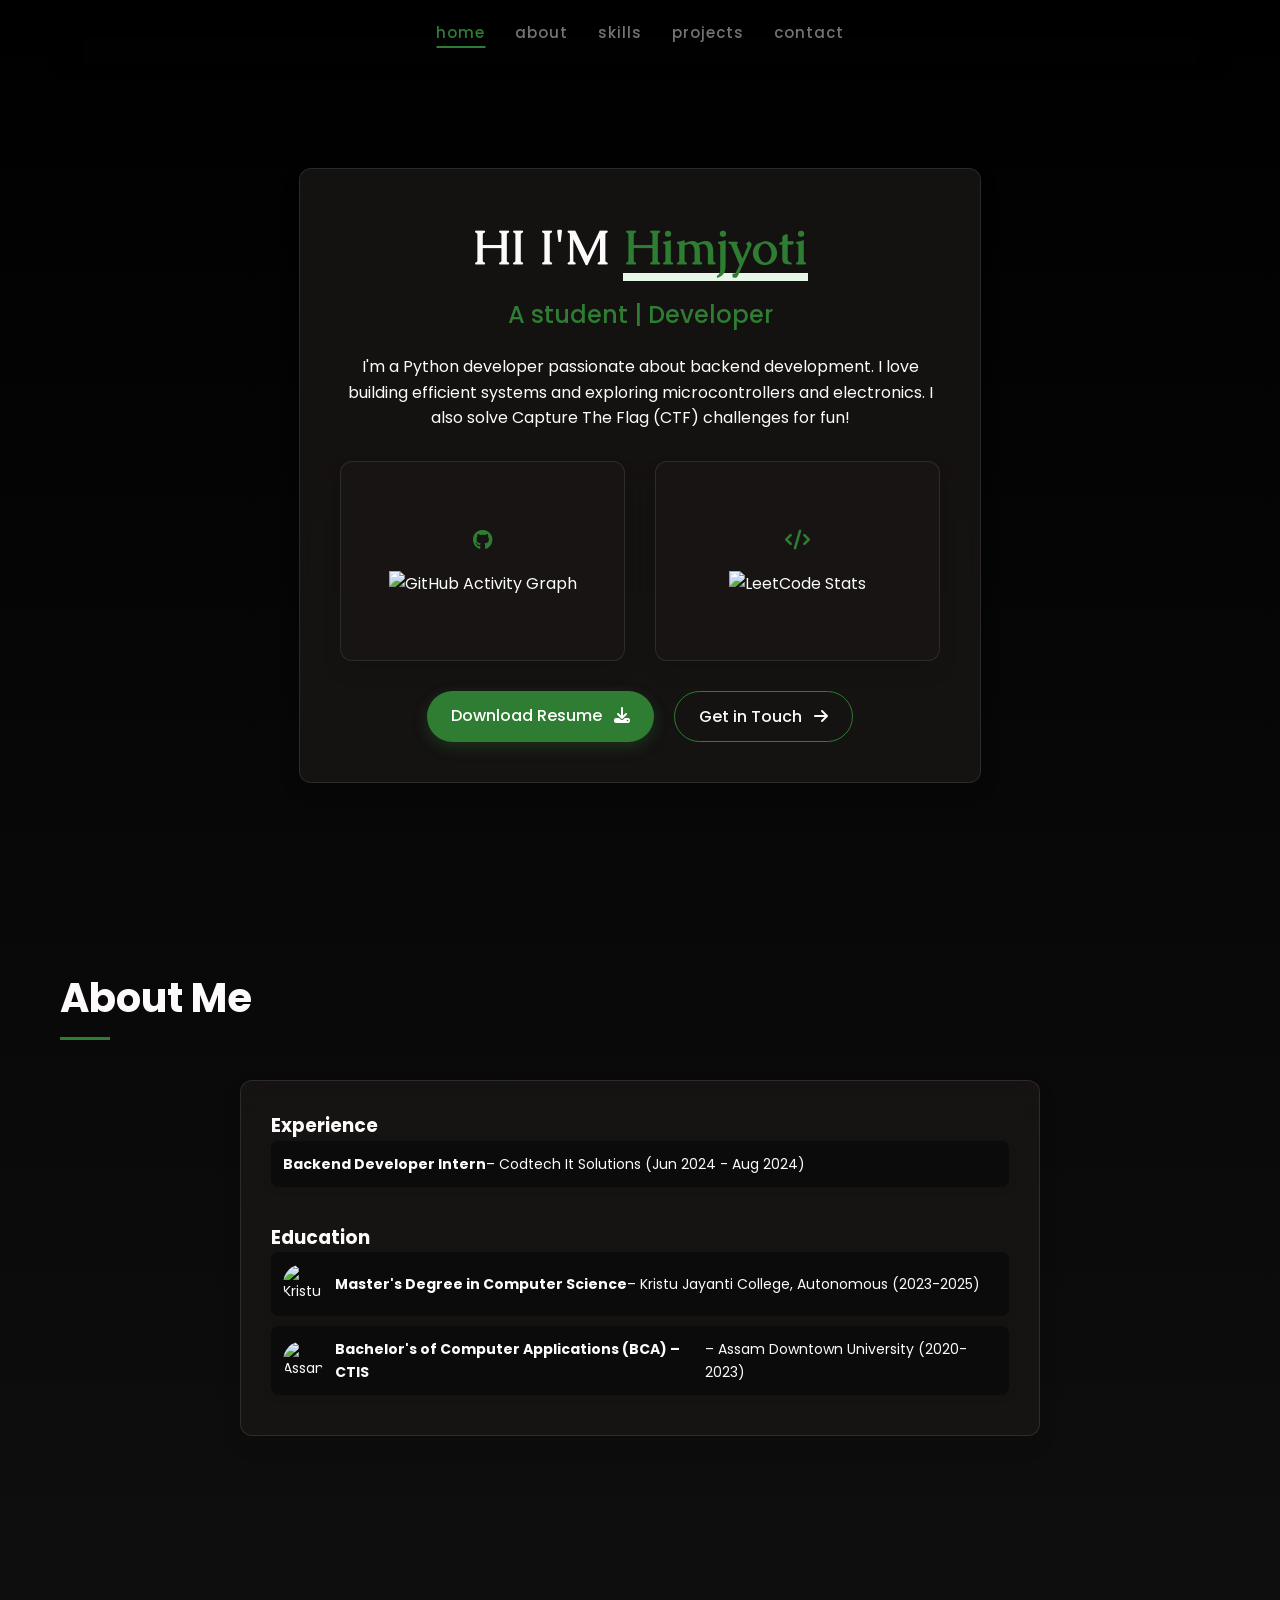
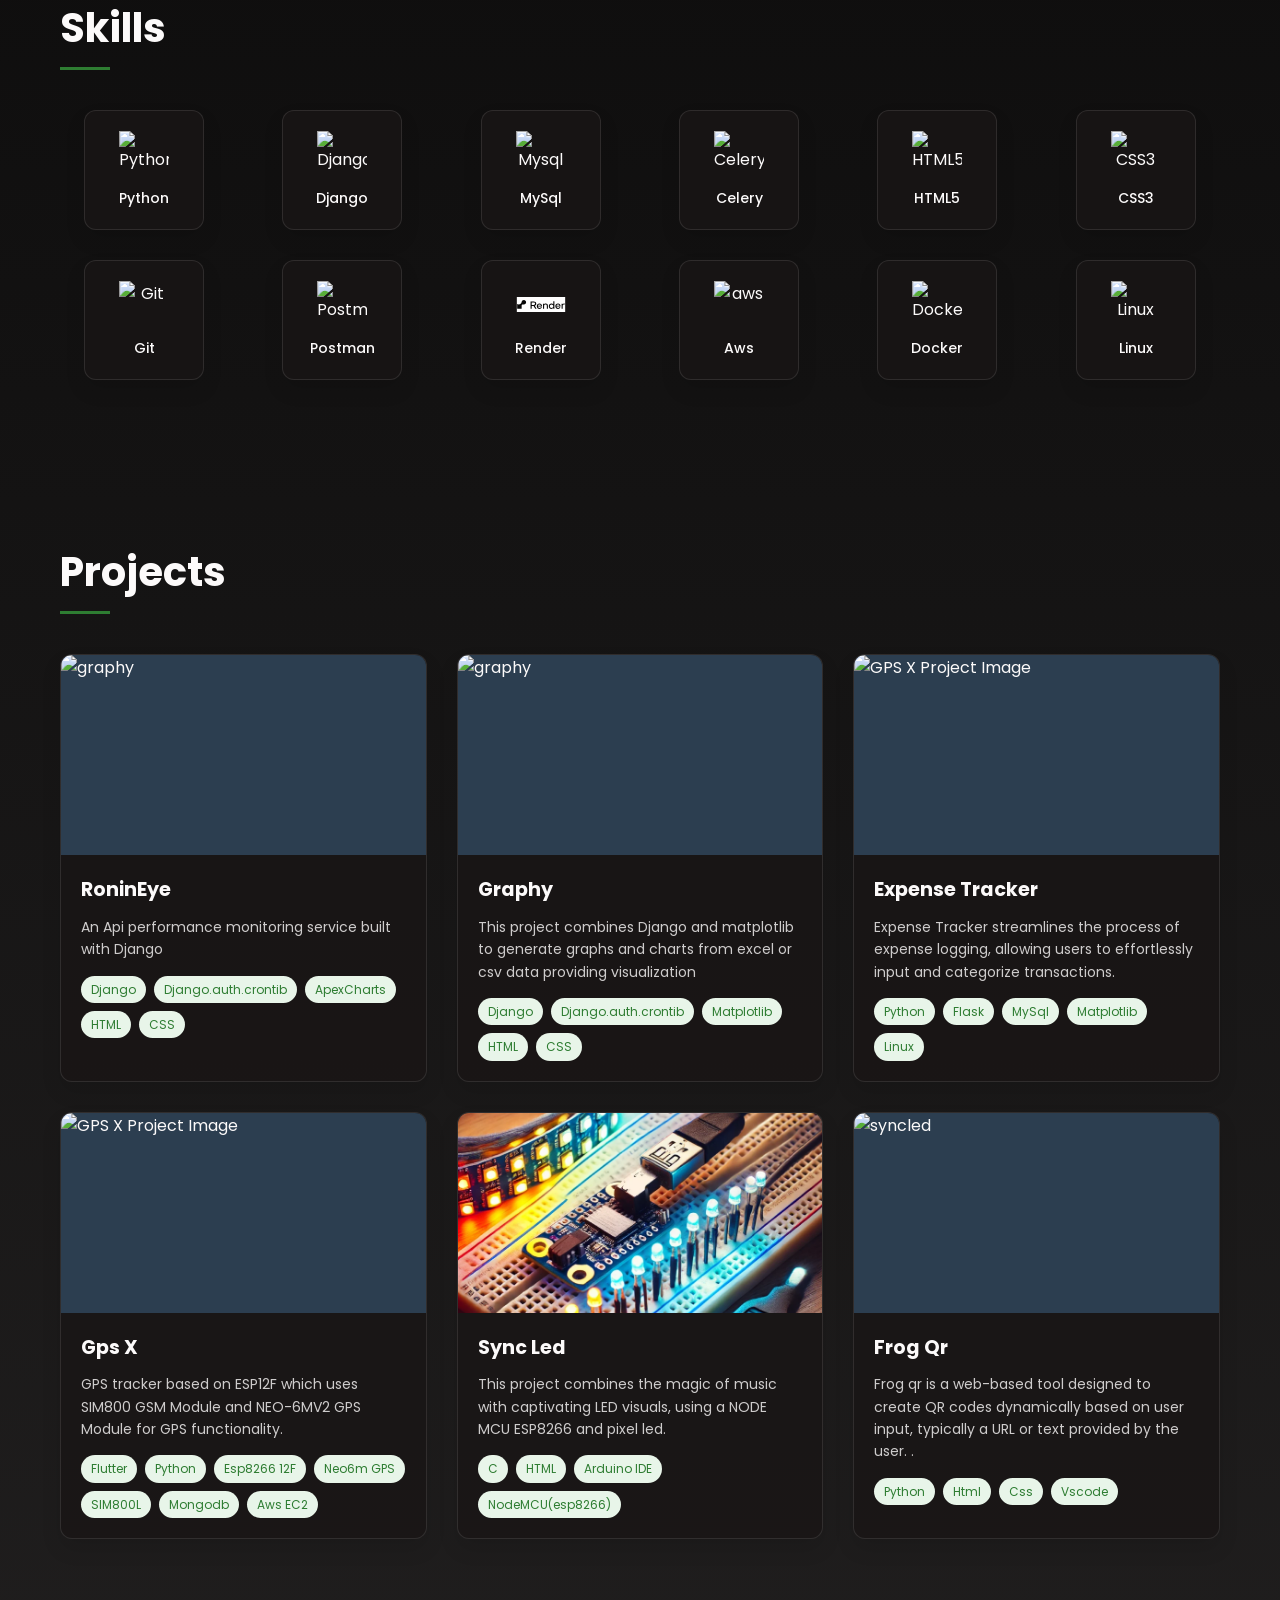
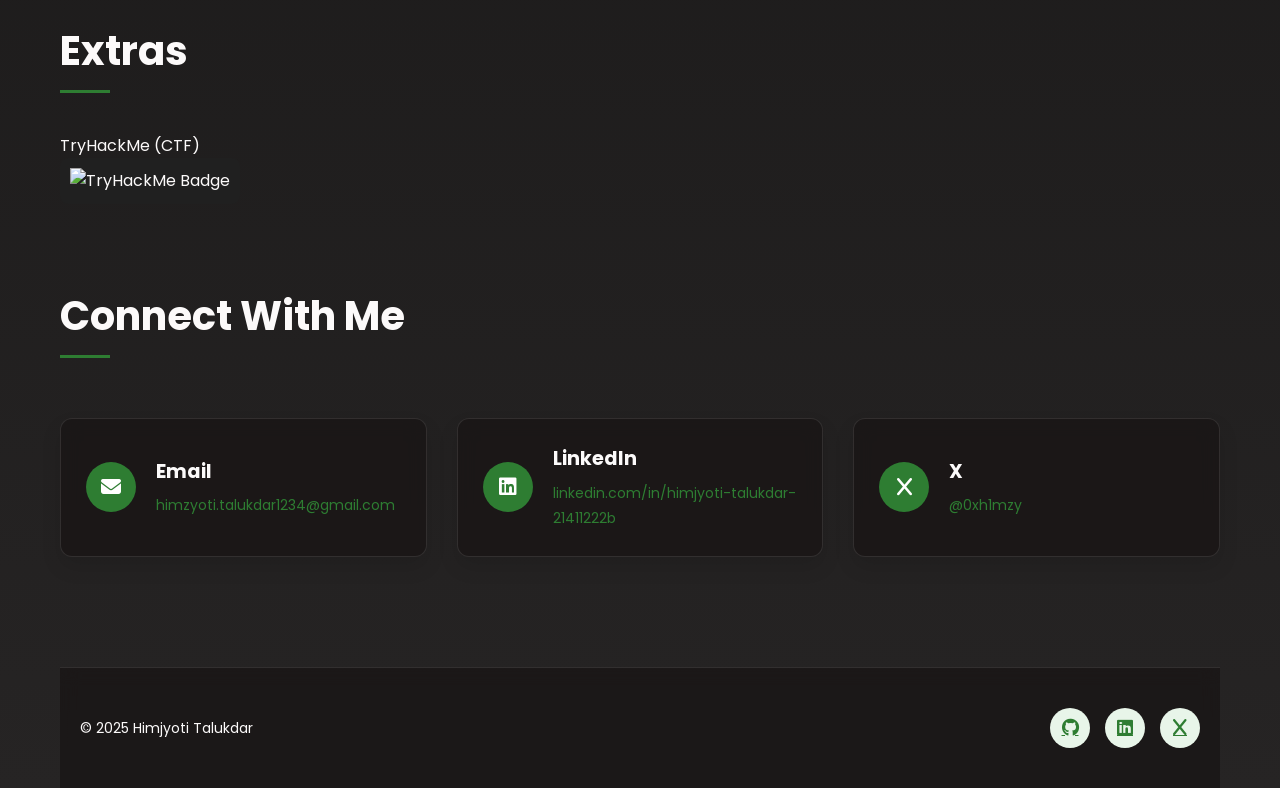
==== index.html @ 4f48e90f "Added proejct details" ====
<!DOCTYPE html>
<html lang="en">

<head>
  <meta charset="UTF-8" />
  <meta name="viewport" content="width=device-width, initial-scale=1.0" />
  <meta name="description" content="Himjyoti Talukdar | Student 7 Backend Developer">
  <meta name="keywords" content="Himjyoti Talukdar, Software Developer, Python, Django, Backend Developer">
  <title>himjyoti - portfolio</title>
  <link rel="icon" type="image/x-icon" href="assets/media/fav.png">
  <link rel="stylesheet" href="assets/css/style.css">
  <link rel="preconnect" href="https://fonts.googleapis.com">
  <link rel="preconnect" href="https://fonts.gstatic.com" crossorigin>
  <link href="https://fonts.googleapis.com/css2?family=Caudex:ital,wght@0,400;0,700;1,400;1,700&display=swap" rel="stylesheet">
  <link href="https://fonts.googleapis.com/css2?family=Poppins:wght@300;400;500;600;700&display=swap" rel="stylesheet">
  <!-- Add Font Awesome for icons -->
  <link rel="stylesheet" href="https://cdnjs.cloudflare.com/ajax/libs/font-awesome/6.5.1/css/all.min.css">
</head>

<body class="light-mode">
  <div id="root">
    <header>
      <div class="nav-container">
        <nav>
          <ul>
            <li><a href="#home">HOME</a></li>
            <li><a href="#about">ABOUT</a></li>
            <li><a href="#skills">SKILLS </a></li>
            <li><a href="#projects">PROJECTS</a></li>
            <li><a href="#contact">CONTACT</a></li>
          </ul>
        </nav>

      </div>
    </header>

    <main>
      <section id="home" class="home-section">
        <div class="hero-container">
          <div class="hero-content">
            <h1 class="title">HI I'M <span>Himjyoti</span></h1>
            <p class="subtitle">A student | Developer</p>
            <p class="hero-description">I'm a Python developer passionate about backend development. I love building efficient systems and exploring microcontrollers and electronics. I also solve Capture The Flag (CTF) challenges for fun!</p>
            <div class="hero-stats">
              <div class="stat-card">
                <div class="stat-icon">
                  <i class="fab fa-github"></i>
                </div>
                <div class="stat-info">
                  <img src="https://github-readme-activity-graph.vercel.app/graph?username=h1mzy0ti&theme=react-dark" 
                       alt="GitHub Activity Graph" 
                       style="width: 100%; max-width: 800px; height: auto;">
                </div>
              </div>
              <div class="stat-card">
                <div class="stat-icon">
                  <i class="fas fa-code"></i>
                </div>
                <div class="stat-info">
                  <img src="https://leetcode-stats.vercel.app/api?username=himzyoti&theme=dark" 
                       alt="LeetCode Stats" 
                       style="width: 100%; max-width: 800px; height: auto;">
                </div>
              </div>
            </div>
            <div class="hero-cta">
              <a href="assets/media/Himjyoti_Talukdar_Resume_recent.pdf" class="resume-btn">Download Resume <i class="fas fa-download"></i></a>
              <a href="#contact" class="contact-btn">Get in Touch <i class="fas fa-arrow-right"></i></a>
            </div>
          </div>
        </div>
      </section>

      <section id="about" class="section">
        <h2 class="section-title">About Me</h2>
        <div class="section-content">
            <h3>Experience</h3>
            <ul class="education-list">
                <li>
                  
                    <strong>Backend Developer Intern</strong> – Codtech It Solutions (Jun 2024 - Aug 2024)
                </li>
            </ul>
            <br>
            <h3>Education</h3>
            <ul class="education-list">
                <li>
                    <img src="https://upload.wikimedia.org/wikipedia/commons/thumb/6/62/Kristu-Jayanti-College-Logo.png/1175px-Kristu-Jayanti-College-Logo.png" alt="Kristu Jayanti College Logo" class="college-logo">
                    <strong>Master's Degree in Computer Science</strong> – Kristu Jayanti College, Autonomous (2023-2025)
                </li>
                <li>
                    <img src="https://cdn.universitykart.com//Content/upload/admin/affbytk1.tpt.png" alt="Assam Downtown University Logo" class="college-logo">
                    <strong>Bachelor's of Computer Applications (BCA) – CTIS</strong> – Assam Downtown University (2020-2023)
                </li>
            </ul>
        </div>
    </section>
    

      <section id="skills" class="section">
        <h2 class="section-title">Skills</h2>
        <div class="skills-container">
          <div class="tech-icon">
            <img src="https://cdn.jsdelivr.net/gh/devicons/devicon/icons/python/python-original.svg" alt="Python">
            <span>Python</span>
          </div>
          <div class="tech-icon">
            <img src="https://cdn.jsdelivr.net/gh/devicons/devicon/icons/django/django-plain.svg" alt="Django">
            <span>Django</span>
          </div>
          
          <div class="tech-icon">
            <img src="https://cdn.jsdelivr.net/gh/devicons/devicon/icons/mysql/mysql-original.svg" alt="Mysql">
            <span>MySql</span>
          </div>

          <div class="tech-icon">
            <img src="https://docs.celeryq.dev/en/stable/_static/celery_512.png" alt="Celery" width="40" height="40">
            <span>Celery</span>
          </div>

          <div class="tech-icon">
            <img src="https://cdn.jsdelivr.net/gh/devicons/devicon/icons/html5/html5-original.svg" alt="HTML5">
            <span>HTML5</span>
          </div>
          <div class="tech-icon">
            <img src="https://cdn.jsdelivr.net/gh/devicons/devicon/icons/css3/css3-original.svg" alt="CSS3">
            <span>CSS3</span>
          </div>
          <div class="tech-icon">
            <img src="https://cdn.jsdelivr.net/gh/devicons/devicon/icons/git/git-original.svg" alt="Git">
            <span>Git</span>
          </div>
          <div class="tech-icon">
            <img src="https://cdn.jsdelivr.net/gh/devicons/devicon/icons/postman/postman-original.svg" alt="Postman">
            <span>Postman</span>
          </div>
          <div class="tech-icon">
            <img src="assets/media/render.svg" alt="Render">
            <span>Render</span>
          </div>
          <div class="tech-icon">
            <img src="https://upload.wikimedia.org/wikipedia/commons/9/93/Amazon_Web_Services_Logo.svg" alt="aws">
            <span>Aws</span>
          </div>
          <div class="tech-icon">
            <img src="https://cdn.jsdelivr.net/gh/devicons/devicon/icons/docker/docker-original.svg" alt="Docker">
            <span>Docker</span>
          </div>
      
          <div class="tech-icon">
            <img src="https://cdn.jsdelivr.net/gh/devicons/devicon/icons/linux/linux-original.svg" alt="Linux">
            <span>Linux</span>
          </div>
        </div>
      </section>

      <section id="projects" class="section">
        <h2 class="section-title">Projects</h2>
        <div class="projects-grid">

          <div class="project-card">
            <div class="project-image">
              <img src="https://raw.githubusercontent.com/h1mzy0ti/RoninEye/refs/heads/main/screenshots/re1.png" alt="graphy">
              <div class="project-overlay">
                <div class="project-links">
                  <a href="https://github.com/h1mzy0ti/RoninEye" class="project-link"><i class="fab fa-github"></i> GitHub</a>
                </div>
              </div>
            </div>
            <div class="project-details">
              <h3>RoninEye</h3>
              <p>An Api performance monitoring service built with Django</p>
              <div class="project-tech">
                <span class="tech-tag">Django</span>
                <span class="tech-tag">Django.auth.crontib</span>
                <span class="tech-tag">ApexCharts</span>
                <span class="tech-tag">HTML</span>
                <span class="tech-tag">CSS</span>
              </div>
            </div>
          </div>

        
          <div class="project-card">
            <div class="project-image">
              <img src="https://raw.githubusercontent.com/h1mzy0ti/Graphy/refs/heads/main/images/0.png" alt="graphy">
              <div class="project-overlay">
                <div class="project-links">
                  <a href="https://github.com/h1mzy0ti/Graphy" class="project-link"><i class="fab fa-github"></i> GitHub</a>
                </div>
              </div>
            </div>
            <div class="project-details">
              <h3>Graphy</h3>
              <p>This project combines Django and matplotlib to generate graphs and charts from excel or csv data providing visualization</p>
              <div class="project-tech">
                <span class="tech-tag">Django</span>
                <span class="tech-tag">Django.auth.crontib</span>
                <span class="tech-tag">Matplotlib</span>
                <span class="tech-tag">HTML</span>
                <span class="tech-tag">CSS</span>
              </div>
            </div>
          </div>

          <div class="project-card">
            <div class="project-image">
              <img src="https://raw.githubusercontent.com/h1mzy0ti/Gps-X/refs/heads/main/image/GpsX%20mockup.png" alt="GPS X Project Image">
              <div class="project-overlay">
                <div class="project-links">
                  <a href="https://github.com/h1mzy0ti/Gps-X" class="project-link"><i class="fab fa-github"></i> GitHub</a>
                </div>
              </div>
            </div>
            <div class="project-details">
              <h3>Expense Tracker</h3>
              <p>Expense Tracker streamlines the process of expense logging, allowing users to effortlessly input
and categorize transactions.</p>
              <div class="project-tech">
                <span class="tech-tag">Python</span>
                <span class="tech-tag">Flask</span>
                <span class="tech-tag">MySql</span>
                <span class="tech-tag">Matplotlib</span>
                <span class="tech-tag">Linux</span>
              </div>
            </div>
          </div>

          <div class="project-card">
            <div class="project-image">
              <img src="https://raw.githubusercontent.com/h1mzy0ti/Gps-X/refs/heads/main/image/GpsX%20mockup.png" alt="GPS X Project Image">
              <div class="project-overlay">
                <div class="project-links">
                  <a href="https://github.com/h1mzy0ti/Gps-X" class="project-link"><i class="fab fa-github"></i> GitHub</a>
                </div>
              </div>
            </div>
            <div class="project-details">
              <h3>Gps X</h3>
              <p>GPS tracker based on ESP12F which uses SIM800 GSM Module and NEO-6MV2 GPS Module for GPS functionality.</p>
              <div class="project-tech">
                <span class="tech-tag">Flutter</span>
                <span class="tech-tag">Python</span>
                <span class="tech-tag">Esp8266 12F</span>
                <span class="tech-tag">Neo6m GPS</span>
                <span class="tech-tag">SIM800L</span>
                <span class="tech-tag">Mongodb</span>
                <span class="tech-tag">Aws EC2</span>
              </div>
            </div>
          </div>

          <div class="project-card">
            <div class="project-image">
              <img src="assets/media/proj.png" alt="syncled">
              <div class="project-overlay">
                <div class="project-links">
                  <a href="https://github.com/h1mzy0ti/SYNC_LED" class="project-link"><i class="fab fa-github"></i> GitHub</a>
                </div>
              </div>
            </div>
            <div class="project-details">
              <h3>Sync Led</h3>
              <p>This project combines the magic of music with captivating LED visuals, using a NODE MCU ESP8266 and pixel led.</p>
              <div class="project-tech">
                <span class="tech-tag">C</span>
                <span class="tech-tag">HTML</span>
                <span class="tech-tag">Arduino IDE</span>
                <span class="tech-tag">NodeMCU(esp8266)</span>
              </div>
            </div>
          </div>
          <div class="project-card">
            <div class="project-image">
              <img src="https://raw.githubusercontent.com/h1mzy0ti/Frog_Qr/refs/heads/main/img/2nd.png" alt="syncled">
              <div class="project-overlay">
                <div class="project-links">
                  <a href="https://github.com/h1mzy0ti/Frog_Qr" class="project-link"><i class="fab fa-github"></i> GitHub</a>
                </div>
              </div>
            </div>
            <div class="project-details">
              <h3>Frog Qr</h3>
              <p>Frog qr is a web-based tool designed to create QR codes dynamically based on user input, typically a URL or text provided by the user. .</p>
              <div class="project-tech">
                <span class="tech-tag">Python</span>
                <span class="tech-tag">Html</span>
                <span class="tech-tag">Css</span>
                <span class="tech-tag">Vscode</span>
              </div>
            </div>
          </div>
        </div>
      </section>
      <section id="extras" class="extras">
        <h2 class="section-title">Extras</h2>
        <p>TryHackMe (CTF)</p>
        <img src="https://tryhackme-badges.s3.amazonaws.com/cyb3rsl0th.png" 
             alt="TryHackMe Badge" 
             style="width: 100%; max-width: 260px; height: auto; background-color: #202020; padding: 10px; border-radius: 8px;">
      </section>

      <section id="contact" class="section">
        <h2 class="section-title">Connect With Me</h2>
        <div class="contact-container">
          <div class="contact-item">
            <div class="contact-icon">
              <i class="fas fa-envelope"></i>
            </div>
            <div class="contact-info">
              <h3>Email</h3>
              <a href="mailto:himzyoti.talukdar1234@gmail.com">himzyoti.talukdar1234@gmail.com</a>
            </div>
          </div>
          <div class="contact-item">
            <div class="contact-icon">
              <i class="fab fa-linkedin"></i>
            </div>
            <div class="contact-info">
              <h3>LinkedIn</h3>
              <a href="https://www.linkedin.com/in/himjyoti-talukdar-21411222b/" target="_blank">linkedin.com/in/himjyoti-talukdar-21411222b</a>
            </div>
          </div>
          <div class="contact-item">
            <div class="contact-icon">
              <i class="fab fa-x"></i>
            </div>
            <div class="contact-info">
              <h3>X</h3>
              <a href="https://x.com/0xh1mzy" target="_blank">@0xh1mzy</a>
            </div>
          </div>
        </div>
      </section>
    </main>

    <footer>
      <div class="footer-content">
        <p>&copy; 2025 Himjyoti Talukdar</p>
        <div class="footer-social">
          <a href="https://github.com/h1mzy0ti" class="social-link"><i class="fab fa-github"></i></a>
          <a href="https://www.linkedin.com/in/himjyoti-talukdar-21411222b/" class="social-link"><i class="fab fa-linkedin"></i></a>
          <a href="https://x.com/0xh1mzy" class="social-link"><i class="fab fa-x"></i></a>
        </div>
      </div>
    </footer>
  </div>
  <script type="module" src="assets/js/script.js"></script>
  <script type="application/ld+json">
    {
      "@context": "https://schema.org",
      "@type": "Person",
      "name": "Himjyoti Talukdar",
      "url": "https://h1mzy0ti.github.io/himzyoti-portfolio/",
      "sameAs": [
        "https://www.linkedin.com/in/himjyoti-talukdar-21411222b/",
        "https://github.com/h1mzy0ti"
      ]
    }
    </script>
</body>

</html>
---- assets/css/style.css ----
/* Global Styles */
:root {
    --bg-color: #ffffff;
    --text-color: #fcfafa;
    --accent-color: #2e7d32; /* Green accent color */
    --accent-light: #e8f5e9; /* Light green background */
    --card-bg: rgba(26, 22, 22, 0.8);
    --card-shadow: 0 10px 20px rgba(0, 0, 0, 0.1);
    --header-bg: rgba(255, 255, 255, 0.85);
    --glass-effect: blur(9px);
    --border-radius: 12px;
    --transition: all 0.3s ease;
  }

  
  * {
    margin: 0;
    padding: 0;
    box-sizing: border-box;
  }
  
  body {
    font-family: 'Poppins', sans-serif;
    background: linear-gradient(to bottom, black, rgb(38, 36, 36));
    color: var(--text-color);
    min-height: 100vh;
    display: flex;
    flex-direction: column;
    position: relative;
    transition: var(--transition);
    line-height: 1.6;
  }
  
  #root {
    max-width: 1200px;
    margin: 0 auto;
    padding: 0 20px;
    width: 100%;
    min-height: 100vh;
    display: flex;
    flex-direction: column;
  }
  
  /* Header Styles */
  header {
    padding: 20px 0;
    position: sticky;
    top: 0;
    backdrop-filter: var(--glass-effect);
    -webkit-backdrop-filter: var(--glass-effect);
    z-index: 100;
    width: 100%;
    box-shadow: 0 5px 15px rgba(0, 0, 0, 0.05);
  }
  
  .nav-container {
    display: flex;
    justify-content: center;
    align-items: center;
    position: relative;
    max-width: 1200px;
    margin: 0 auto;
  }
  
  nav {
    display: flex;
    justify-content: center;
  }
  
  nav ul {
    display: flex;
    list-style: none;
    gap: 30px;
  }
  
  nav a {
    text-decoration: none;
    color:#737575;
    font-weight: 500;
    transition: var(--transition);
    position: relative;
    padding-bottom: 5px;
    font-size: 15px;
    letter-spacing: 1px;
    text-transform: lowercase;
  }
  
  nav a::after {
    content: '';
    position: absolute;
    width: 0;
    height: 2px;
    background-color: var(--accent-color);
    bottom: 0;
    left: 50%;
    transform: translateX(-50%);
    transition: var(--transition);
  }
  
  nav a:hover::after,
  nav a.active::after {
    width: 100%;
  }
  
  nav a:hover,
  nav a.active {
    color: var(--accent-color);
  }
  
  
  /* Hero Section */
  .home-section {
    width: 100%;
    min-height: calc(100vh - 80px);
    display: flex;
    align-items: center;
    padding: 60px 0;
  }
  
  .hero-container {
    width: 100%;
    display: flex;
    justify-content: center;
  }
  
  .hero-content {
    max-width: 800px;
    text-align: center;
    padding: 40px;
    background-color: var(--card-bg);
    backdrop-filter: var(--glass-effect);
    -webkit-backdrop-filter: var(--glass-effect);
    border-radius: var(--border-radius);
    box-shadow: var(--card-shadow);
    border: 1px solid rgba(255, 255, 255, 0.1);
    animation: fadeIn 1s ease-out;
  }
  
  @keyframes fadeIn {
    from {
      opacity: 0;
      transform: translateY(20px);
    }
    to {
      opacity: 1;
      transform: translateY(0);
    }
  }
  
  .title {
    font-size: 3rem;
    margin-bottom: 10px;
    position: relative;
    color: var(--text-color);
    font-family: 'Caudex';
  }
  
  .title span {
    color: var(--accent-color);
    position: relative;
    display: inline-block;
  }
  
  .title span::after {
    content: '';
    position: absolute;
    width: 100%;
    height: 8px;
    background-color: var(--accent-light);
    bottom: 5px;
    left: 0;
    z-index: -1;
  }
  
  .subtitle {
    font-size: 1.5rem;
    color: var(--accent-color);
    margin-bottom: 20px;
    font-weight: 500;
  }
  
  .hero-description {
    margin-bottom: 30px;
    max-width: 600px;
    margin-left: auto;
    margin-right: auto;
  }
  
  /* Hero Stats */
  .hero-stats {
    display: flex;
    justify-content: center;
    gap: 30px;
    margin-bottom: 30px;
}

.stat-card {
    display: flex;
    flex-direction: column; /* Ensure uniform height */
    align-items: center;
    justify-content: center;
    gap: 15px;
    padding: 20px; /* Slightly increased padding for consistency */
    background-color: var(--card-bg);
    border-radius: var(--border-radius);
    box-shadow: var(--card-shadow);
    transition: var(--transition);
    border: 1px solid rgba(255, 255, 255, 0.1);
    width: 100%; /* Make both stat cards take equal width */
    max-width: 400px; /* Ensures both cards don't stretch too much */
    min-height: 200px; /* Ensures both cards have the same height */
}

.stat-card:hover {
    transform: translateY(-5px);
}

.stat-icon {
    font-size: 20px; 
    color: var(--accent-color);
}

.stat-info {
    display: flex;
    flex-direction: column;
    align-items: center;
    justify-content: center;
    text-align: center;
}

.stat-label {
    font-size: 14px;
    color: var(--text-color);
    opacity: 0.8;
}

.stat-image {
    width: 100%; 
    max-width: 300px; /* Ensures images inside are equal */
    height: auto;
}

  
  /* Hero CTA */
  .hero-cta {
    display: flex;
    gap: 20px;
    justify-content: center;
  }
  
  .resume-btn, .contact-btn {
    display: inline-block;
    padding: 12px 24px;
    border-radius: 30px;
    font-weight: 500;
    transition: var(--transition);
    text-decoration: none;
  }
  
  .resume-btn {
    background-color: var(--accent-color);
    color: white;
    box-shadow: 0 5px 15px rgba(46, 125, 50, 0.3);
  }
  
  .contact-btn {
    background-color: transparent;
    color: var(--text-color);
    border: 1px solid var(--accent-color);
  }
  
  .resume-btn:hover, .contact-btn:hover {
    transform: translateY(-3px);
  }
  
  .resume-btn:hover {
    background-color: #1b5e20; /* Darker green on hover */
    box-shadow: 0 8px 20px rgba(46, 125, 50, 0.4);
  }
  
  .dark-mode .resume-btn:hover {
    background-color: #388e3c; /* Different hover color for dark mode */
  }
  
  .contact-btn:hover {
    background-color: var(--accent-light);
    color: var(--accent-color);
  }
  
  .resume-btn i, .contact-btn i {
    margin-left: 8px;
    transition: var(--transition);
  }
  
  .contact-btn:hover i {
    transform: translateX(5px);
  }
  
  /* Section Styles */
  .section {
    padding: 80px 0;
    scroll-margin-top: 80px;
  }
  
  .section-title {
    font-size: 2.5rem;
    margin-bottom: 50px;
    position: relative;
    display: inline-block;
    color: var(--text-color);
  }
  
  .section-title::after {
    content: '';
    position: absolute;
    width: 50px;
    height: 3px;
    background-color: var(--accent-color);
    bottom: -10px;
    left: 0;
  }
  
  .section-content {
    max-width: 800px;
    margin: 0 auto;
    padding: 30px;
    background-color: var(--card-bg);
    backdrop-filter: var(--glass-effect);
    -webkit-backdrop-filter: var(--glass-effect);
    border-radius: var(--border-radius);
    box-shadow: var(--card-shadow);
    border: 1px solid rgba(255, 255, 255, 0.1);
  }
  
  .section-content p {
    margin-bottom: 20px;
  }

  #about .education-list li {
    display: flex;
    align-items: center;
    font-size: 14px;
    background: #0b0b0b;
    padding: 12px;
    border-radius: 8px;
    margin-bottom: 10px;
    box-shadow: 0 2px 8px rgba(0, 0, 0, 0.1);
}

#about .college-logo {
    width: 40px;
    height: 40px;
    margin-right: 12px;
    border-radius: 50%;
    object-fit: cover;
}
  
  
  /* Skills Section */
  .skills-container {
    display: grid;
    grid-template-columns: repeat(auto-fill, minmax(150px, 1fr));
    gap: 30px;
    justify-items: center;
  }
  
  .tech-icon {
    display: flex;
    flex-direction: column;
    align-items: center;
    text-align: center;
    transition: var(--transition);
    padding: 20px;
    background-color: var(--card-bg);
    border-radius: var(--border-radius);
    box-shadow: var(--card-shadow);
    border: 1px solid rgba(255, 255, 255, 0.1);
    width: 120px;
    height: 120px;
  }
  
  .tech-icon:hover {
    transform: translateY(-10px);
  }
  
  .tech-icon img {
    width: 50px;
    height: 50px;
    object-fit: contain;
    margin-bottom: 10px;
  }
  
  .tech-icon span {
    font-weight: 500;
    font-size: 14px;
  }
  
  /* Projects Section */
  .projects-grid {
    display: grid;
    grid-template-columns: repeat(auto-fill, minmax(350px, 1fr));
    gap: 30px;
  }
  
  .project-card {
    background-color: var(--card-bg);
    border-radius: var(--border-radius);
    overflow: hidden;
    box-shadow: var(--card-shadow);
    transition: var(--transition);
    border: 1px solid rgba(255, 255, 255, 0.1);
    height: 100%;
  }
  
  .project-card:hover {
    transform: translateY(-10px);
  }
  
  .project-image {
    height: 200px;
    width: 100%;  /* Ensures the image container takes full width */
    background-color: #2c3e50;
    position: relative;
    overflow: hidden;
    display: flex;
    align-items: center;
    justify-content: center;
}

.project-image img {
    width: 100%;
    height: 100%;
    object-fit: cover;  /* Ensures the image covers the area without distortion */
}

  
  .project-overlay {
    position: absolute;
    top: 0;
    left: 0;
    width: 100%;
    height: 100%;
    background-color: rgba(72, 121, 74, 0.9);
    display: flex;
    align-items: center;
    justify-content: center;
    opacity: 0;
    transition: var(--transition);
  }
  
  .project-card:hover .project-overlay {
    opacity: 1;
  }
  
  .project-links {
    display: flex;
    gap: 15px;
  }
  
  .project-link {
    display: inline-block;
    text-decoration: none;
    color: white;
    font-weight: 500;
    padding: 8px 15px;
    border-radius: 20px;
    background-color: rgba(0, 0, 0, 0.3);
    transition: var(--transition);
  }
  
  .project-link:hover {
    background-color: rgba(0, 0, 0, 0.5);
    transform: scale(1.05);
  }
  
  .project-details {
    padding: 20px;
  }
  
  .project-card h3 {
    font-size: 1.2rem;
    margin-bottom: 10px;
    color: var(--text-color);
  }
  
  .project-card p {
    font-size: 14px;
    color: var(--text-color);
    opacity: 0.8;
    margin-bottom: 15px;
  }
  
  .project-tech {
    display: flex;
    flex-wrap: wrap;
    gap: 8px;
  }
  
  .tech-tag {
    font-size: 12px;
    padding: 4px 10px;
    border-radius: 15px;
    background-color: var(--accent-light);
    color: var(--accent-color);
  }
  
  /* Contact Section */
  .contact-container {
    display: grid;
    grid-template-columns: repeat(auto-fit, minmax(300px, 1fr));
    gap: 30px;
    margin-top: 20px;
  }
  
  .contact-item {
    display: flex;
    align-items: center;
    gap: 20px;
    padding: 25px;
    border-radius: var(--border-radius);
    background-color: var(--card-bg);
    box-shadow: var(--card-shadow);
    transition: var(--transition);
    border: 1px solid rgba(255, 255, 255, 0.1);
    backdrop-filter: var(--glass-effect);
    -webkit-backdrop-filter: var(--glass-effect);
  }
  
  .contact-item:hover {
    transform: translateY(-5px);
  }
  
  .contact-icon {
    width: 50px;
    height: 50px;
    border-radius: 50%;
    background-color: var(--accent-color);
    color: white;
    display: flex;
    align-items: center;
    justify-content: center;
    font-size: 20px;
    flex-shrink: 0;
  }
  
  .contact-info h3 {
    margin-bottom: 5px;
    color: var(--text-color);
    font-size: 1.2rem;
  }
  
  .contact-info a {
    text-decoration: none;
    color: var(--accent-color);
    font-size: 14px;
    transition: var(--transition);
  }
  
  .contact-info a:hover {
    opacity: 0.8;
  }
  
  /* Footer Styles */
  footer {
    padding: 40px 0;
    background-color: var(--card-bg);
    backdrop-filter: var(--glass-effect);
    border-top: 1px solid rgba(255, 255, 255, 0.1);
    margin-top: 30px;
  }
  
  .footer-content {
    display: flex;
    justify-content: space-between;
    align-items: center;
    max-width: 1200px;
    margin: 0 auto;
    padding: 0 20px;
  }
  
  .footer-content p {
    font-size: 14px;
  }
  
  .footer-social {
    display: flex;
    gap: 15px;
  }
  
  .social-link {
    width: 40px;
    height: 40px;
    display: flex;
    align-items: center;
    justify-content: center;
    background-color: var(--accent-light);
    color: var(--accent-color);
    border-radius: 50%;
    transition: var(--transition);
    font-size: 18px;
  }
  
  .social-link:hover {
    background-color: var(--accent-color);
    color: white;
    transform: translateY(-3px);
  }
  
  /* Responsive Styles */
  @media (max-width: 768px) {
    header {
      padding: 15px 0;
    }
  
    .nav-container {
      flex-direction: column;
      gap: 15px;
    }
  
    .theme-toggle {
      position: absolute;
      top: 15px;
      right: 20px;
    }
  
    nav ul {
      justify-content: center;
      gap: 15px;
    }
  
    .title {
      font-size: 2.5rem;
    }
  
    .subtitle {
      font-size: 1.2rem;
    }
  
    .section-title {
      font-size: 2rem;
      display: block;
      text-align: center;
    }
  
    .section-title::after {
      left: 50%;
      transform: translateX(-50%);
    }
  
    .hero-content {
      padding: 30px 20px;
    }
  
    .hero-stats {
      flex-direction: column;
      align-items: center;
    }
  
    .hero-cta {
      flex-direction: column;
      align-items: center;
    }
  
    .contact-item {
      flex-direction: column;
      text-align: center;
    }
  
    .skills-container {
      grid-template-columns: repeat(2, 1fr);
    }
  
    .projects-grid {
      grid-template-columns: 1fr;
    }
  
    .footer-content {
      flex-direction: column;
      gap: 20px;
      text-align: center;
    }
  }
  
  @media (max-width: 480px) {
    nav ul {
      gap: 10px;
      flex-wrap: wrap;
      justify-content: center;
    }
  
    nav a {
      font-size: 12px;
    }
  
    .title {
      font-size: 2rem;
    }
  }
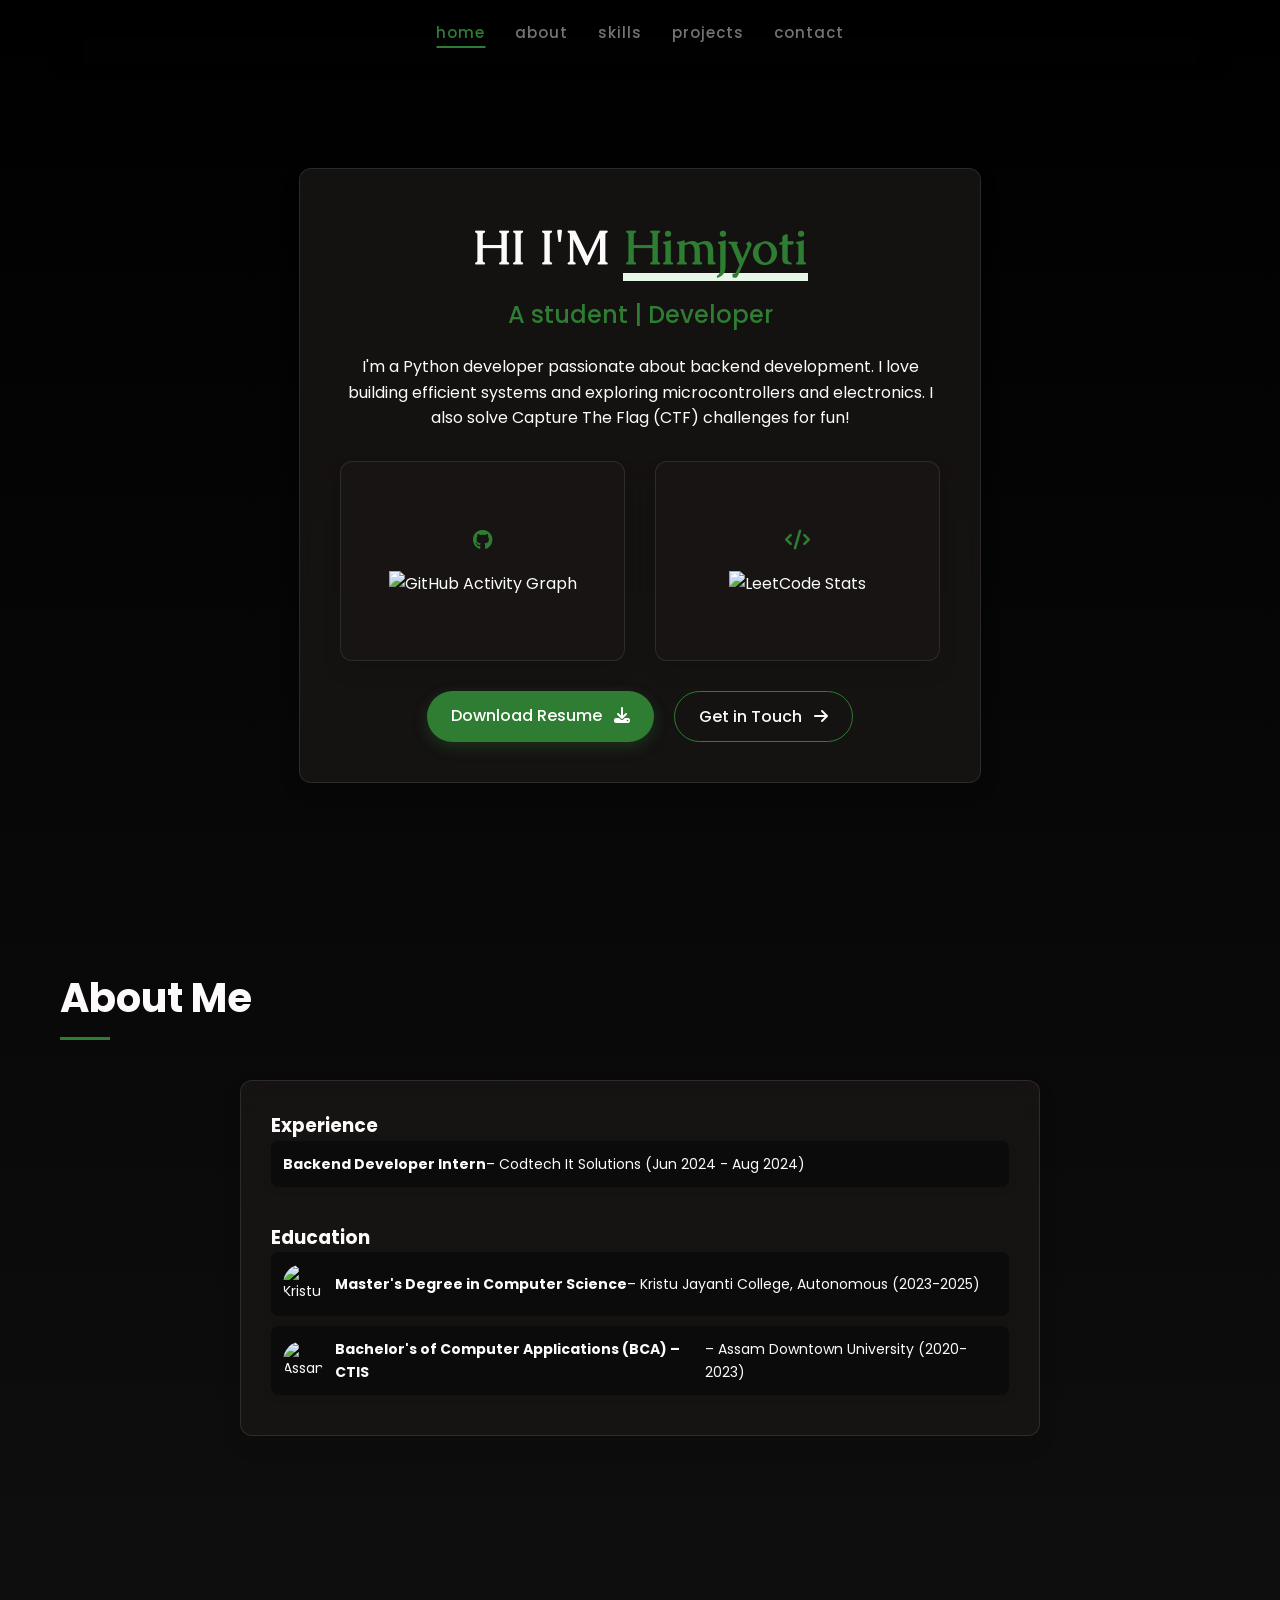
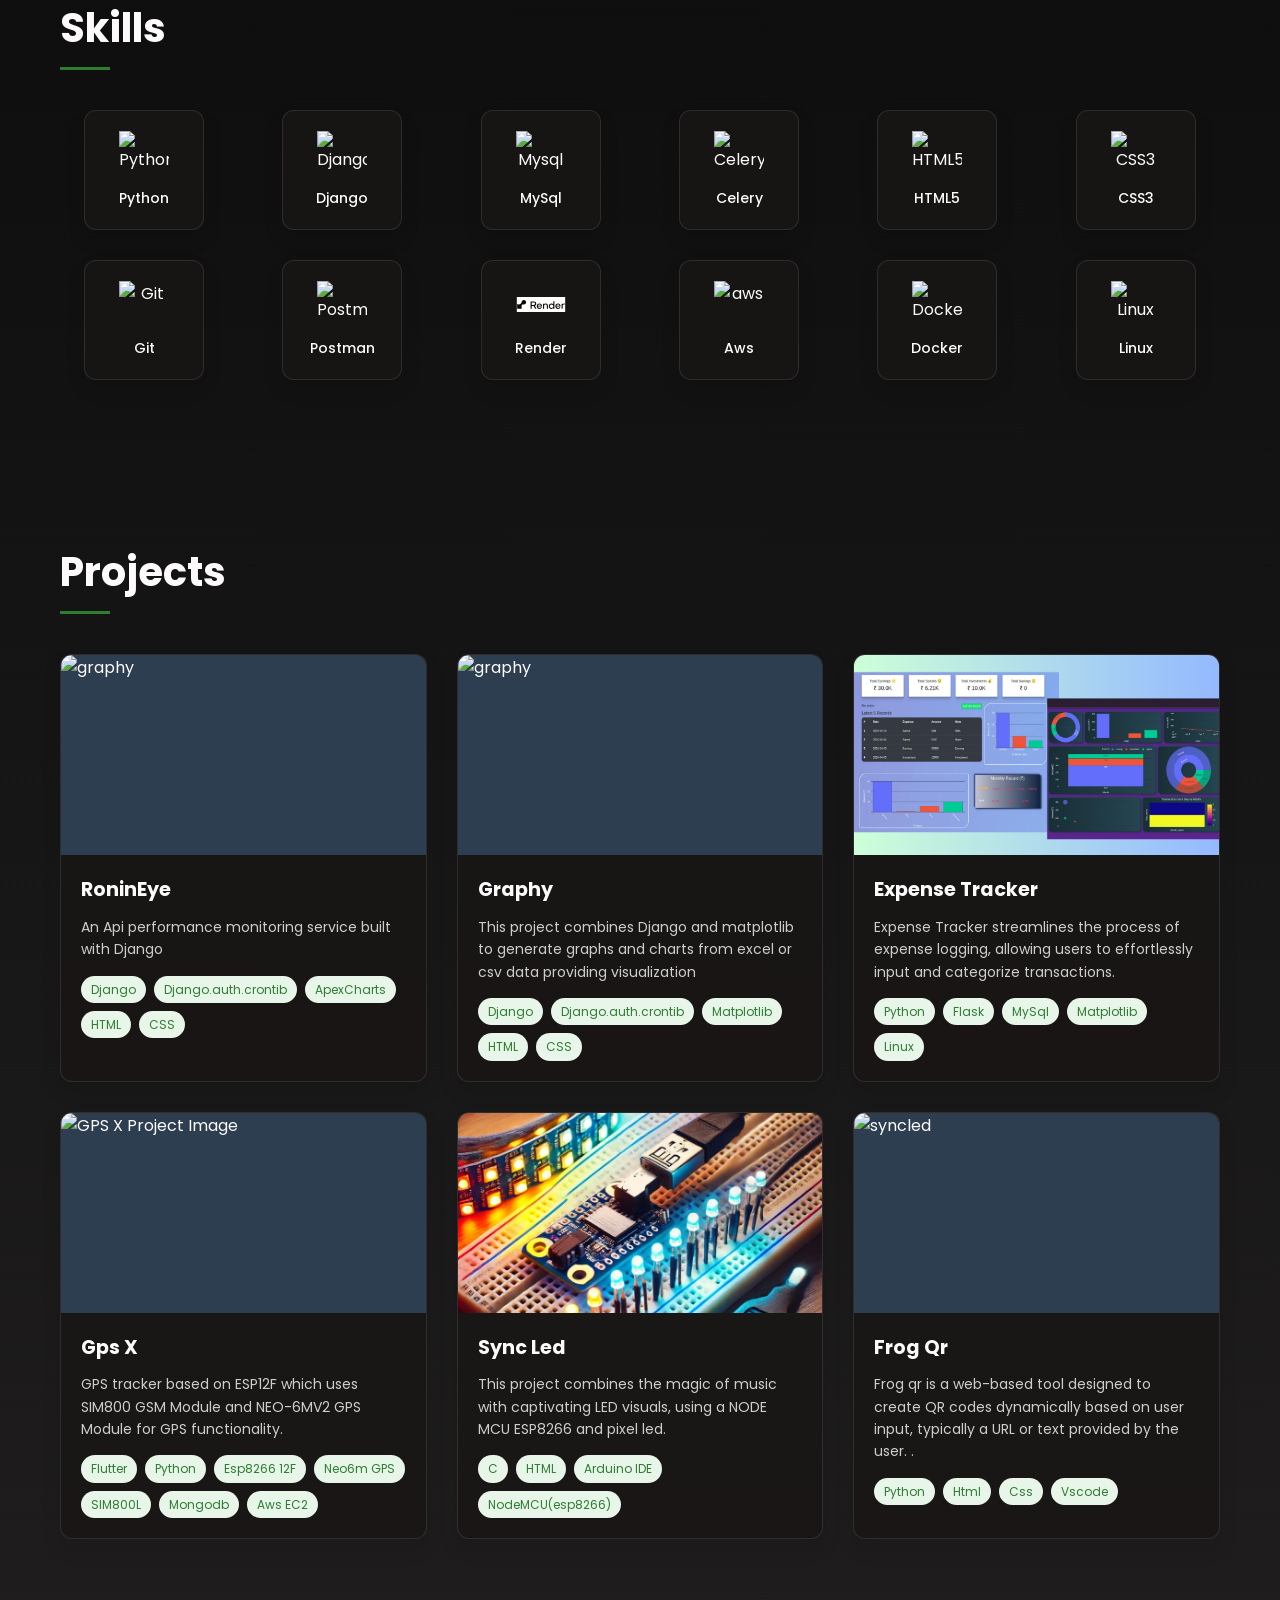
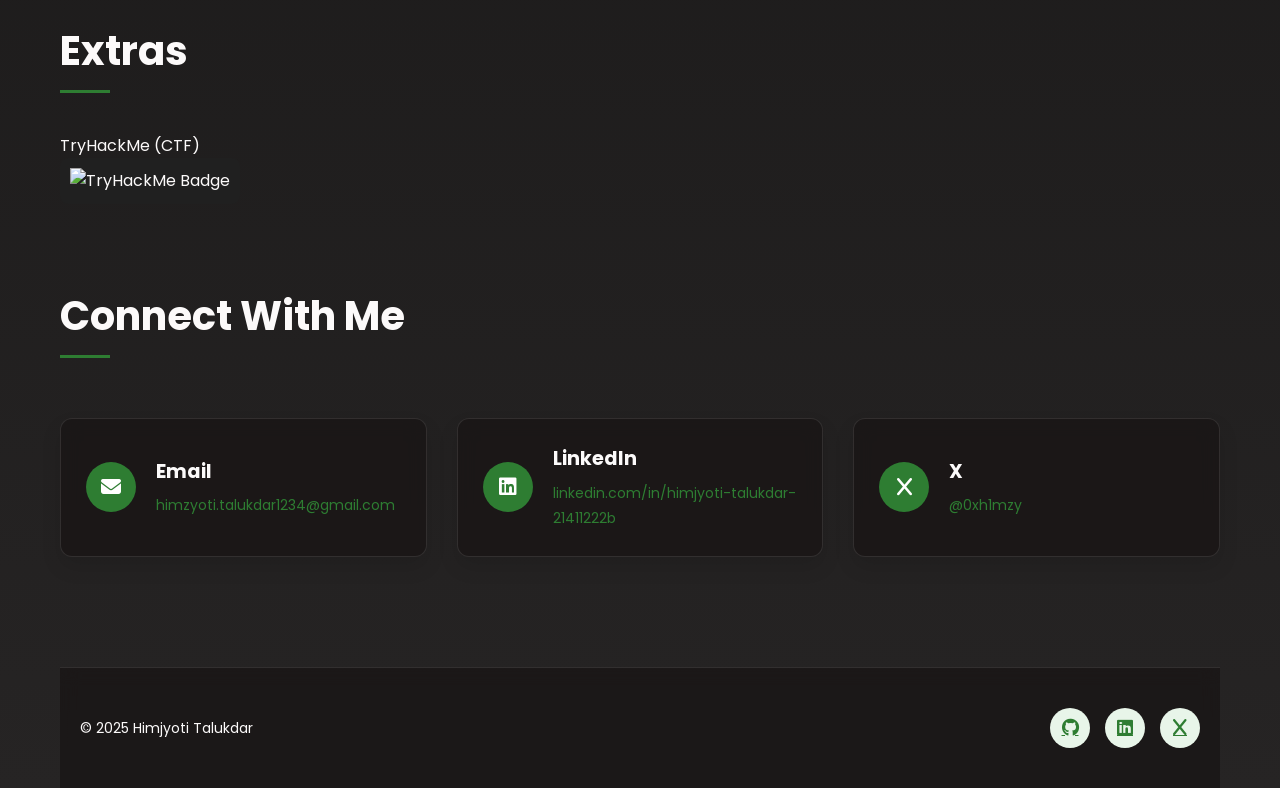
==== commit 501578bc: "Added project details" ====
--- a/index.html
+++ b/index.html
@@ -206,7 +206,7 @@
 
           <div class="project-card">
             <div class="project-image">
-              <img src="https://raw.githubusercontent.com/h1mzy0ti/Gps-X/refs/heads/main/image/GpsX%20mockup.png" alt="GPS X Project Image">
+              <img src="/assets/media/expense.png" alt="GPS X Project Image">
               <div class="project-overlay">
                 <div class="project-links">
                   <a href="https://github.com/h1mzy0ti/Gps-X" class="project-link"><i class="fab fa-github"></i> GitHub</a>
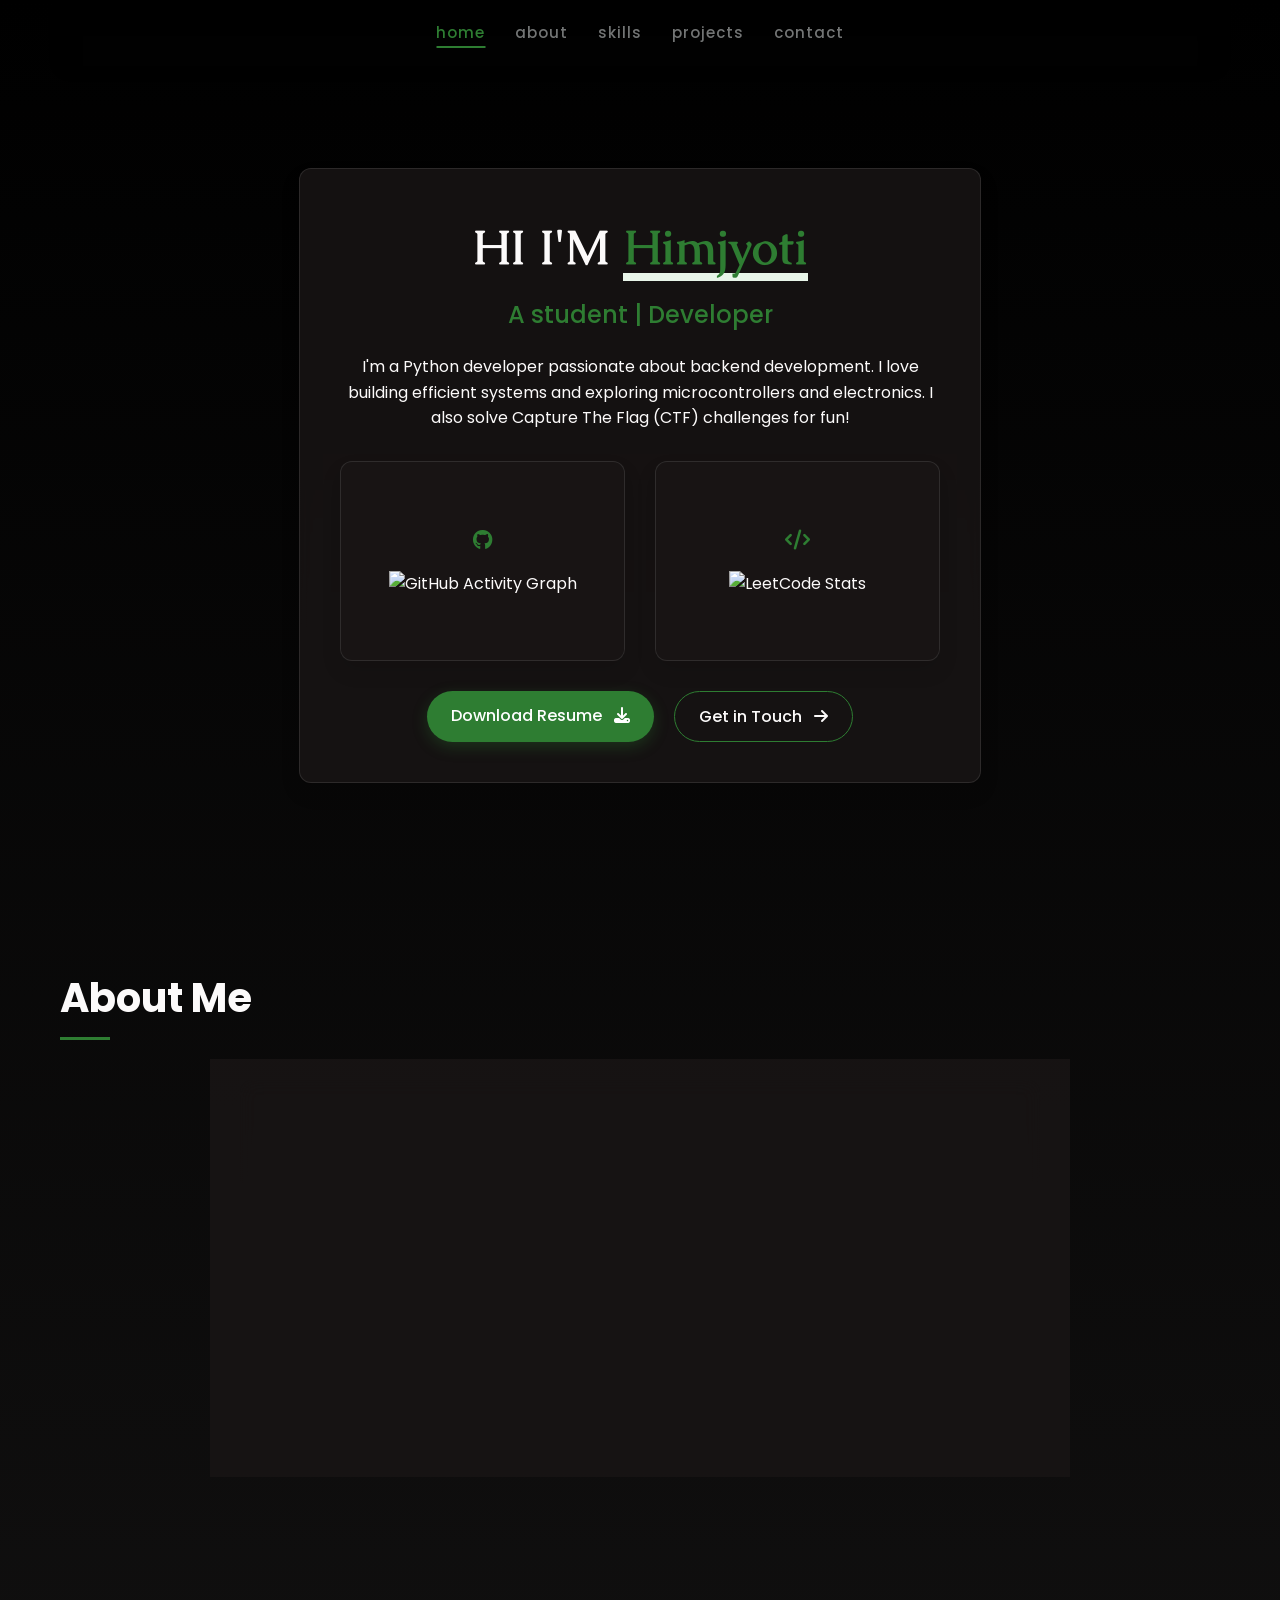
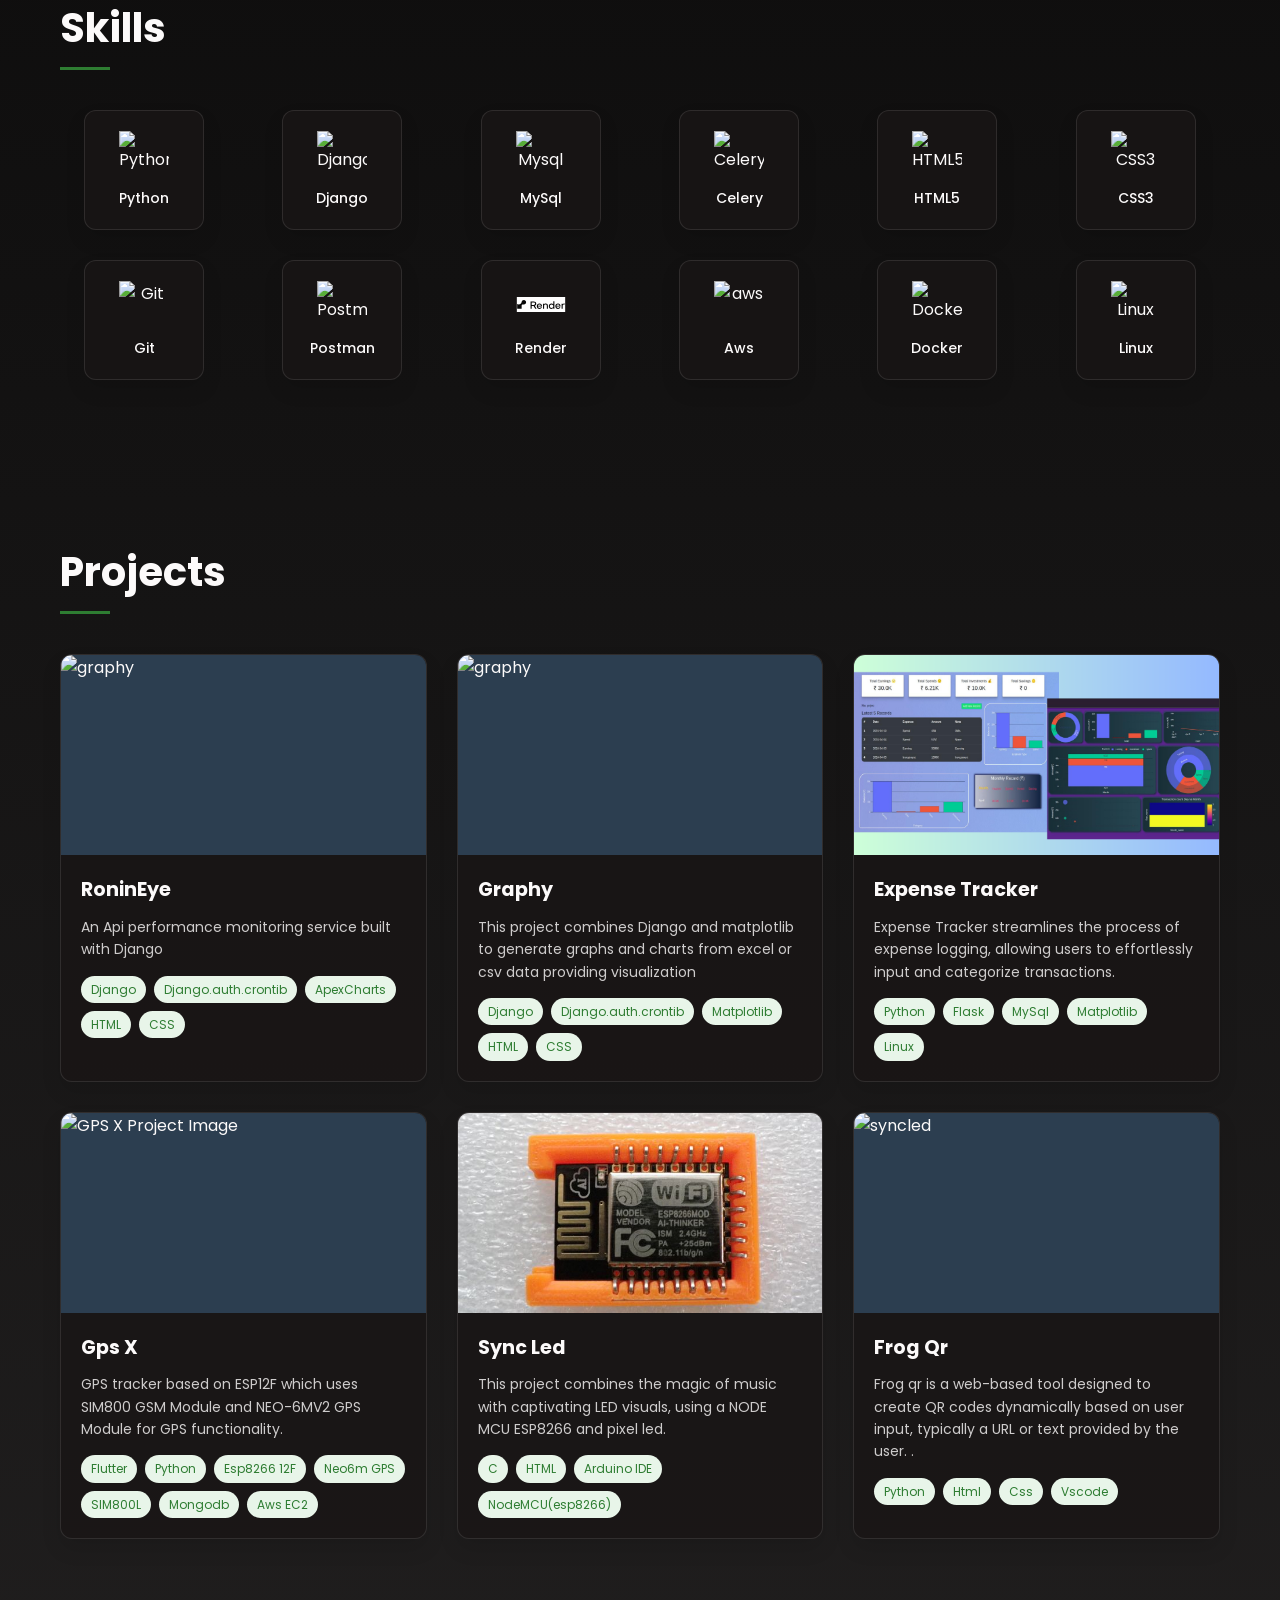
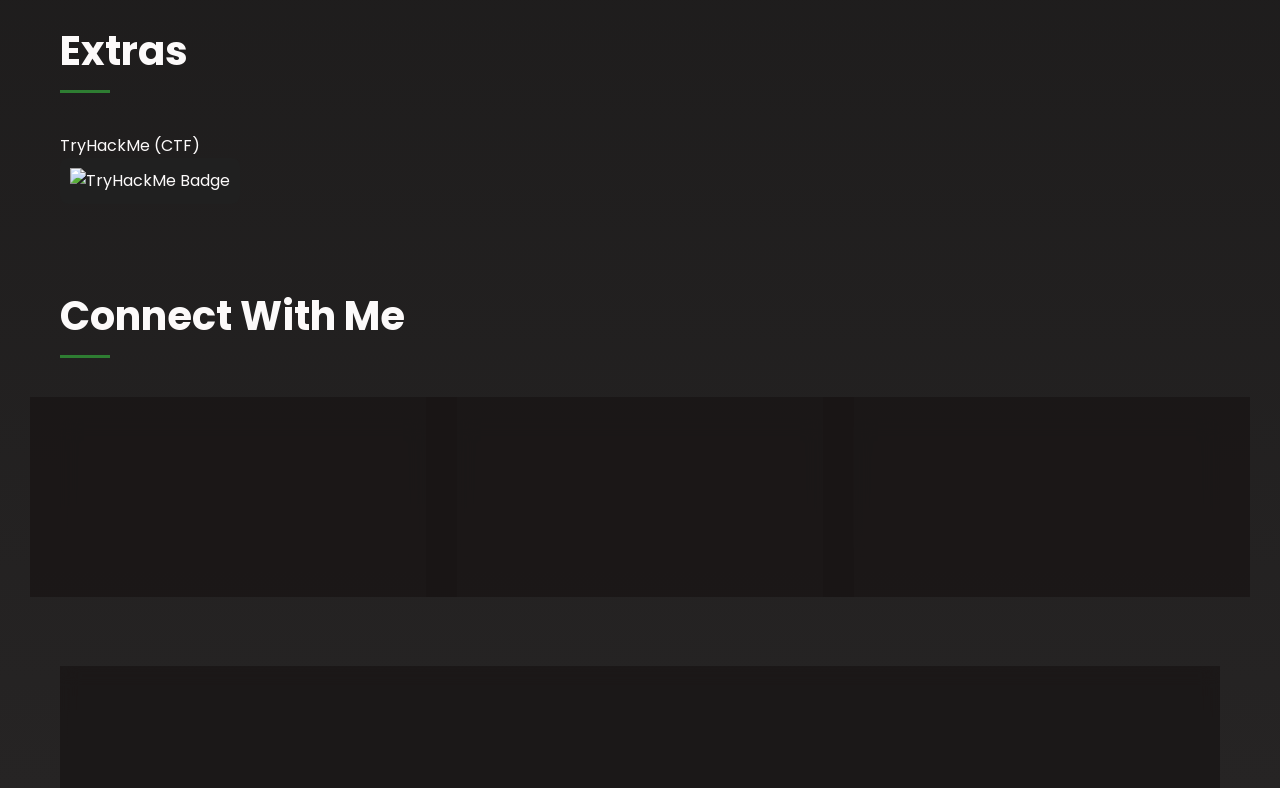
==== commit 3f51f1ce: "Added project details" ====
--- a/index.html
+++ b/index.html
@@ -206,7 +206,7 @@
 
           <div class="project-card">
             <div class="project-image">
-              <img src="/assets/media/expense.png" alt="GPS X Project Image">
+              <img src="assets/media/expense.png" alt="GPS X Project Image">
               <div class="project-overlay">
                 <div class="project-links">
                   <a href="https://github.com/h1mzy0ti/Gps-X" class="project-link"><i class="fab fa-github"></i> GitHub</a>
@@ -253,7 +253,7 @@
 
           <div class="project-card">
             <div class="project-image">
-              <img src="assets/media/proj.png" alt="syncled">
+              <img src="assets/media/syncled.jpg" alt="syncled">
               <div class="project-overlay">
                 <div class="project-links">
                   <a href="https://github.com/h1mzy0ti/SYNC_LED" class="project-link"><i class="fab fa-github"></i> GitHub</a>
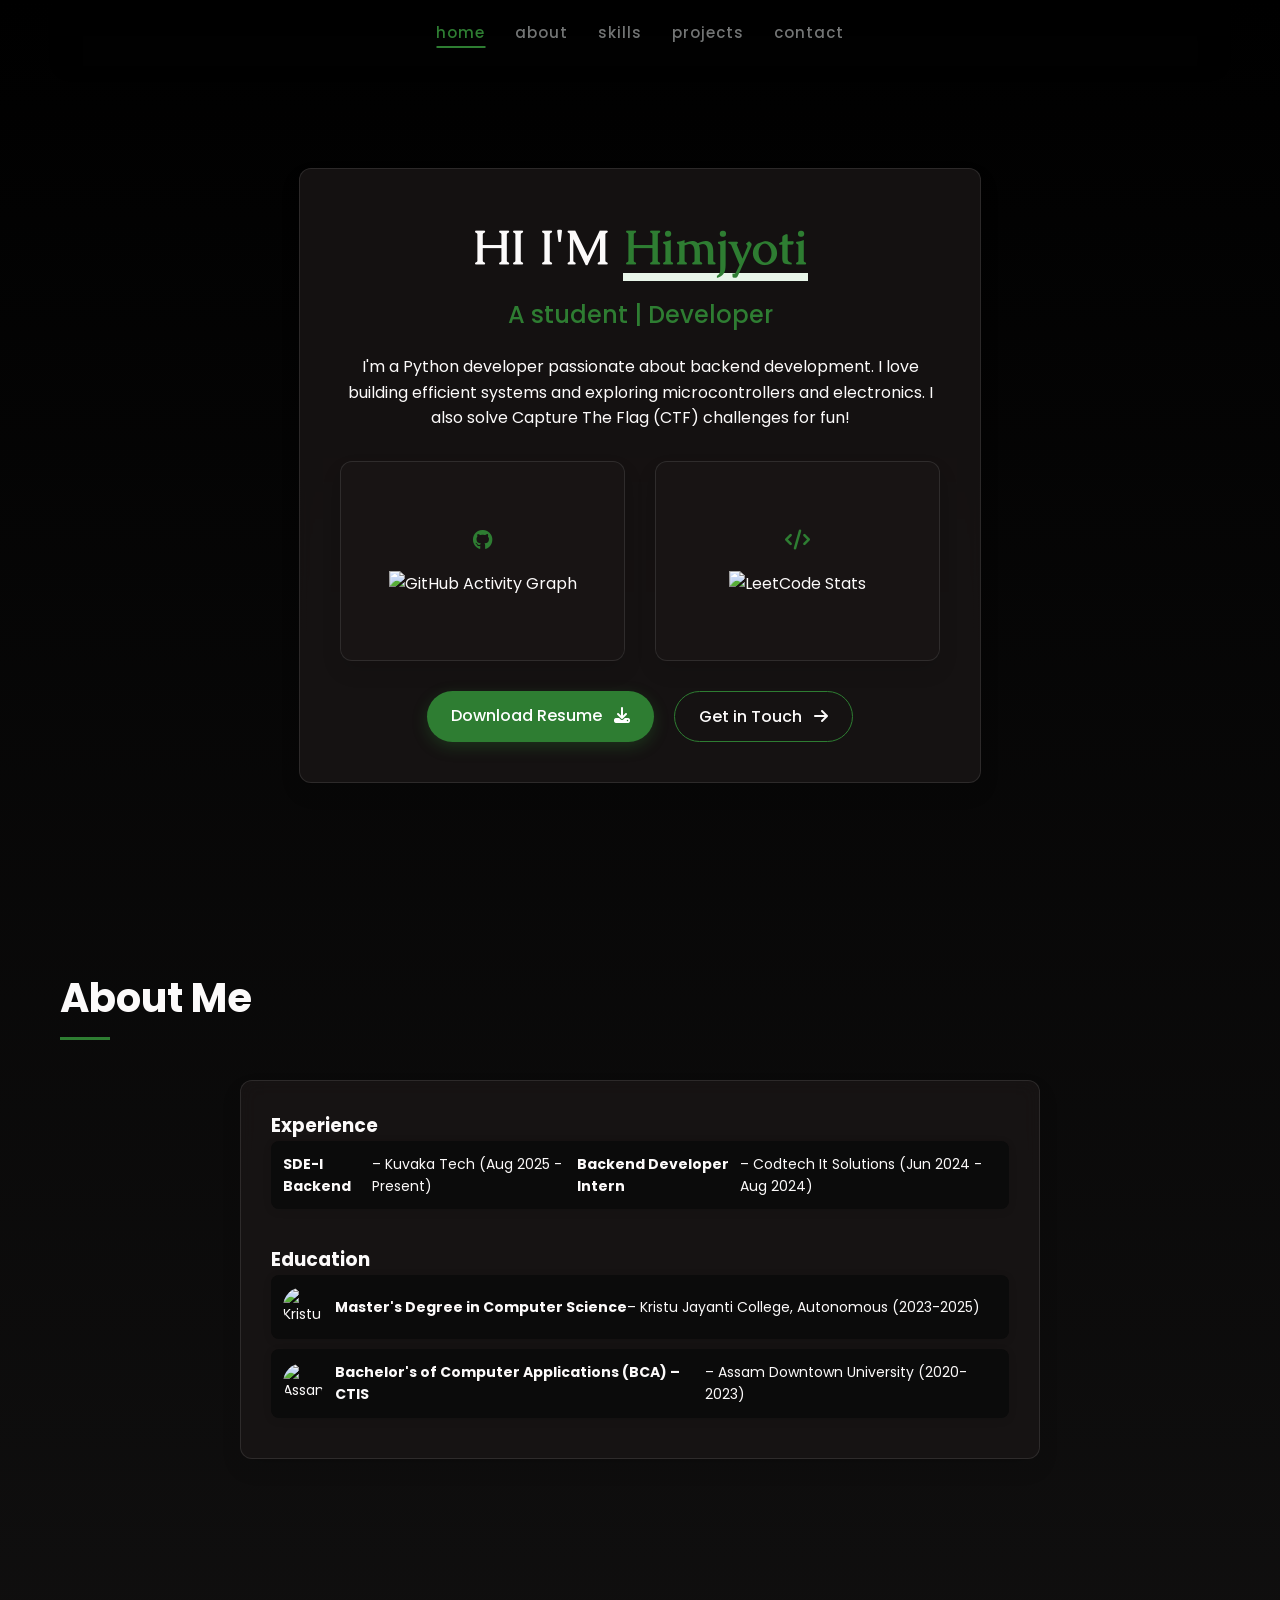
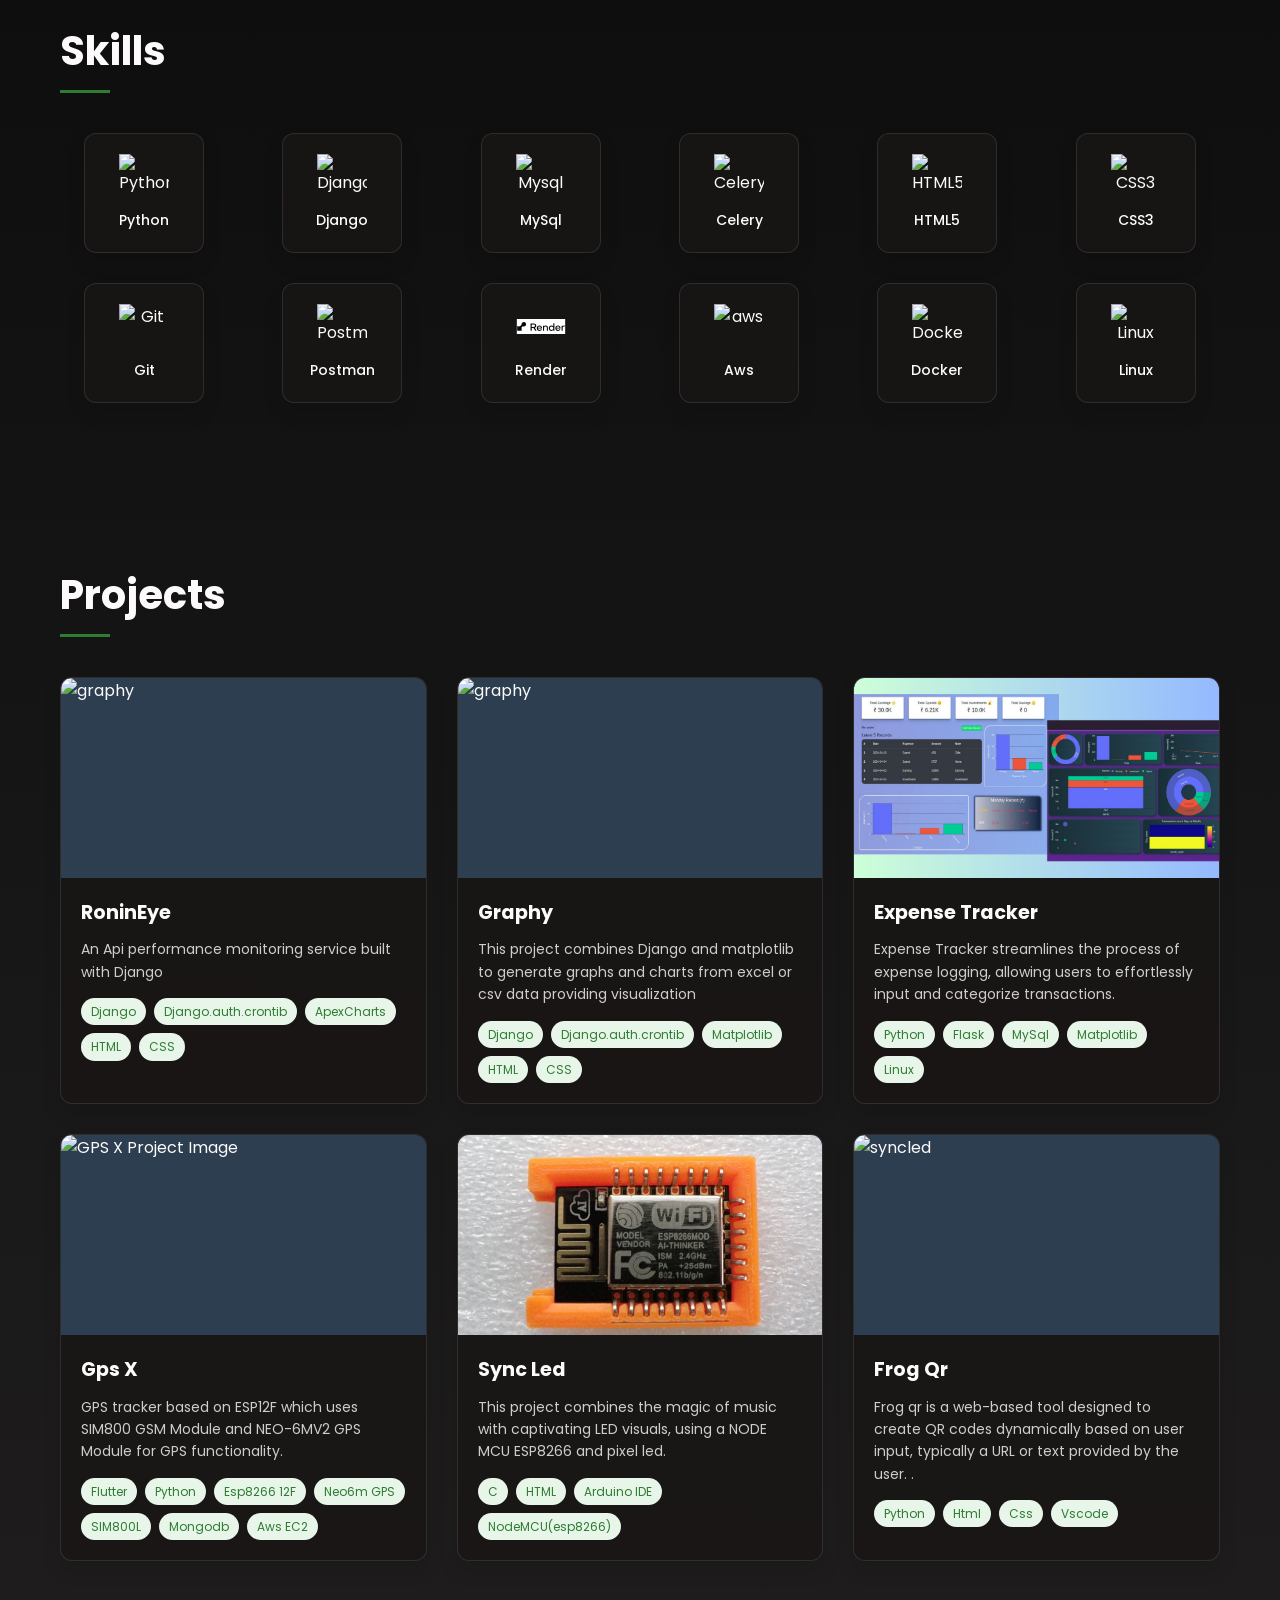
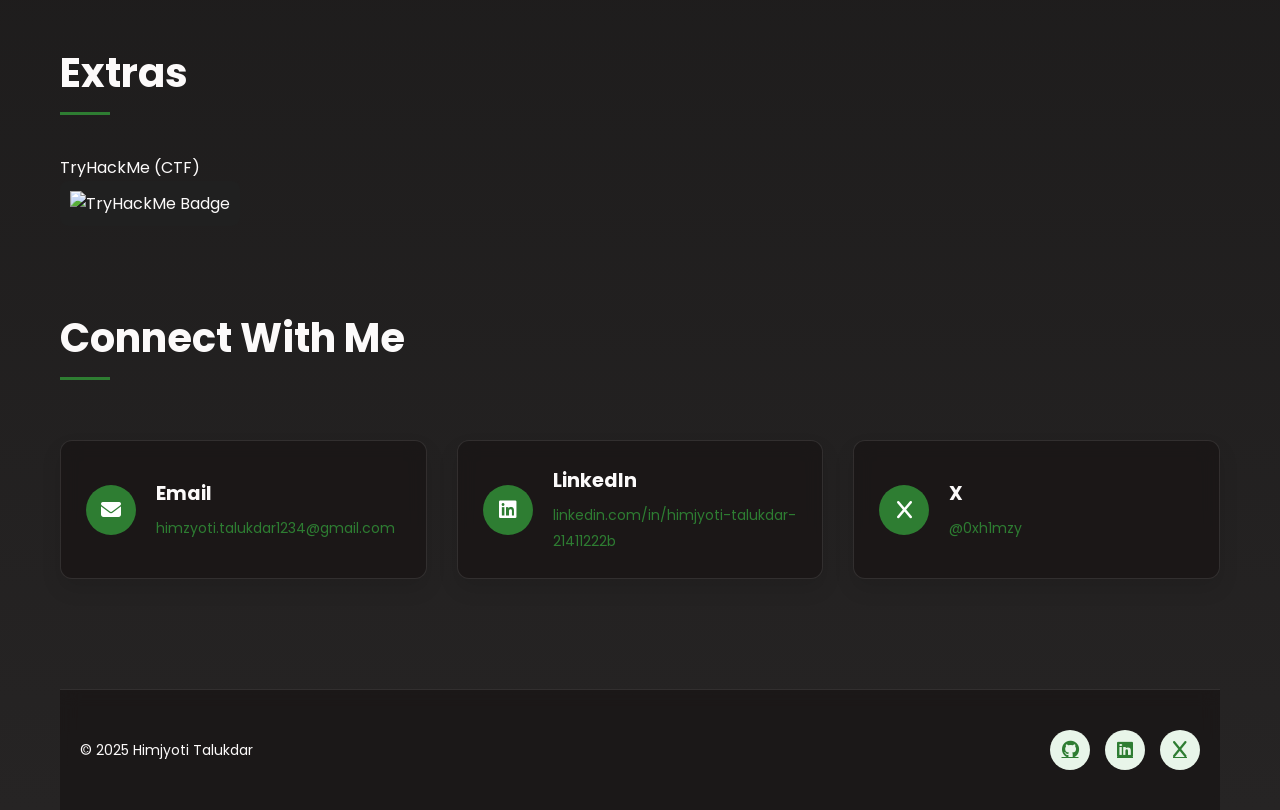
==== commit 9b6e75c4: "Update job title in experience section" ====
--- a/index.html
+++ b/index.html
@@ -77,7 +77,7 @@
             <h3>Experience</h3>
             <ul class="education-list">
                 <li>
-                  
+                     <strong>SDE-I Backend</strong> – Kuvaka Tech (Aug 2025 - Present)
                     <strong>Backend Developer Intern</strong> – Codtech It Solutions (Jun 2024 - Aug 2024)
                 </li>
             </ul>
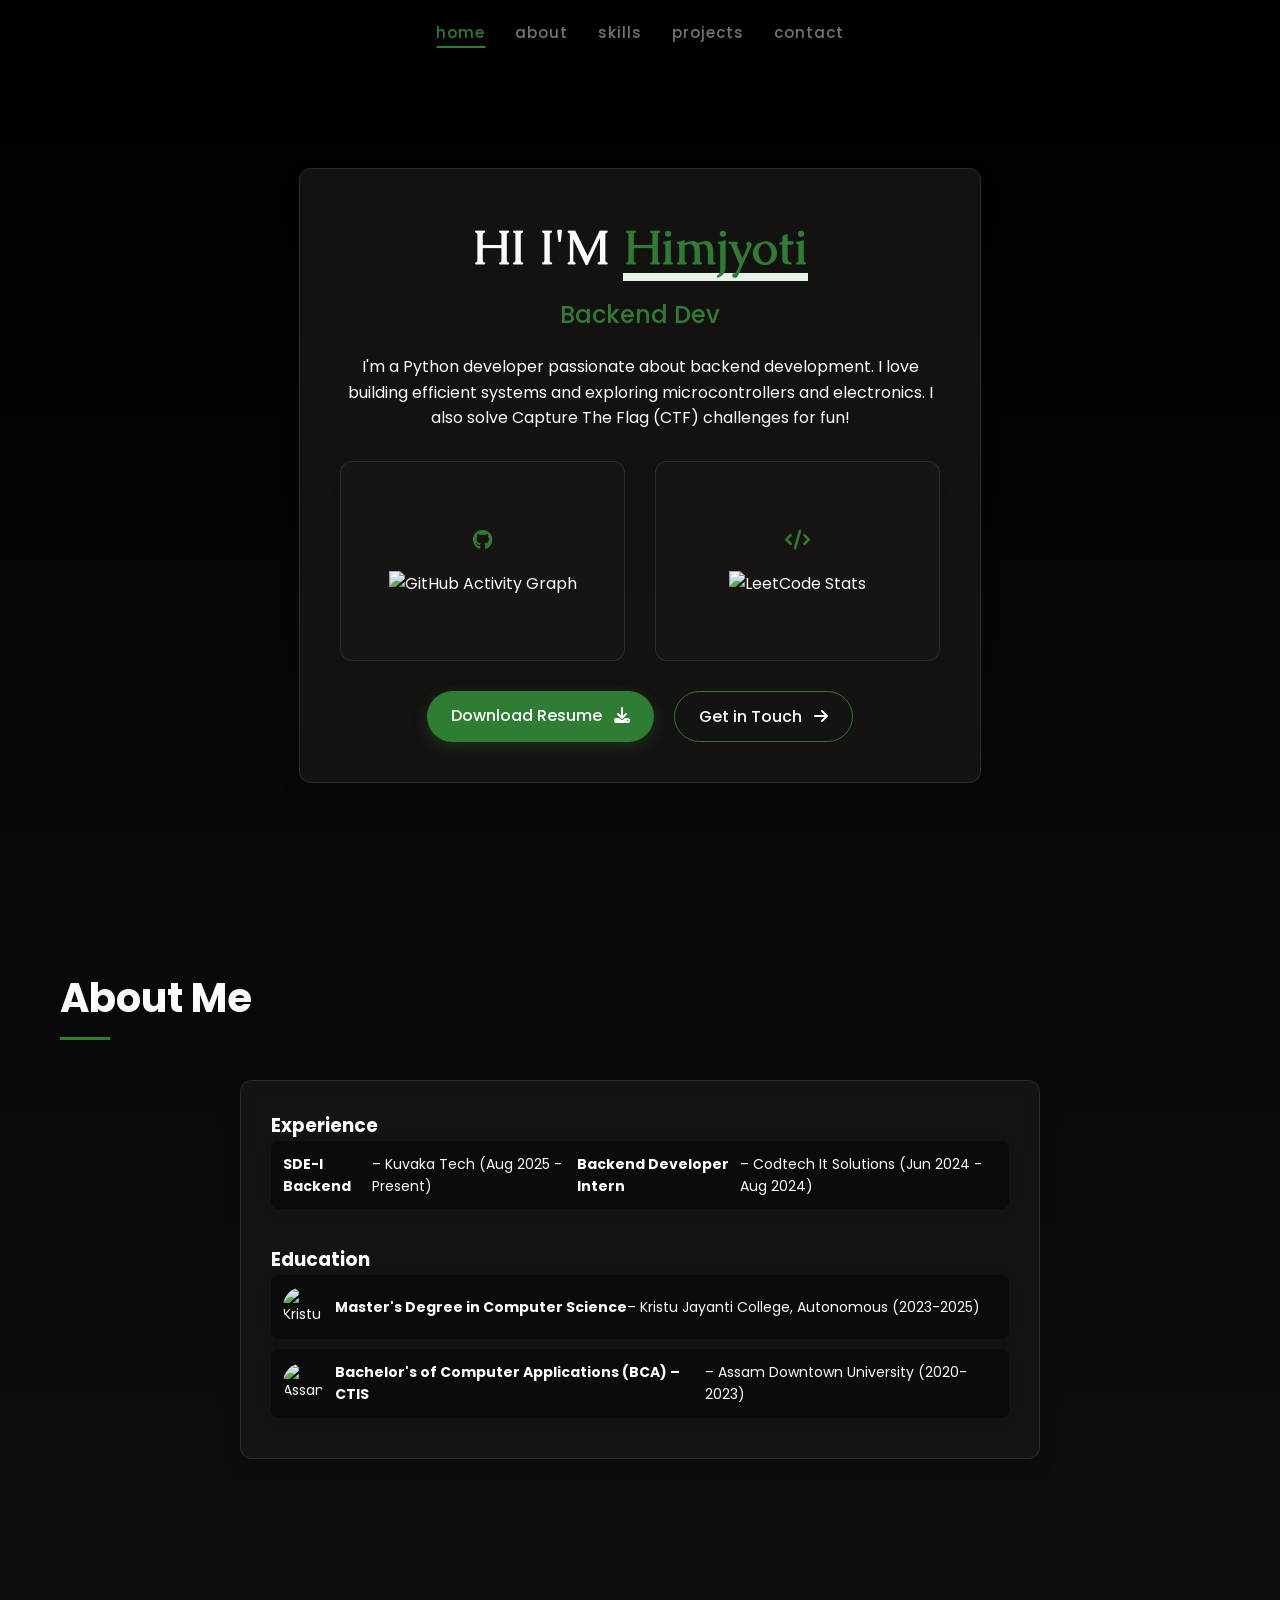
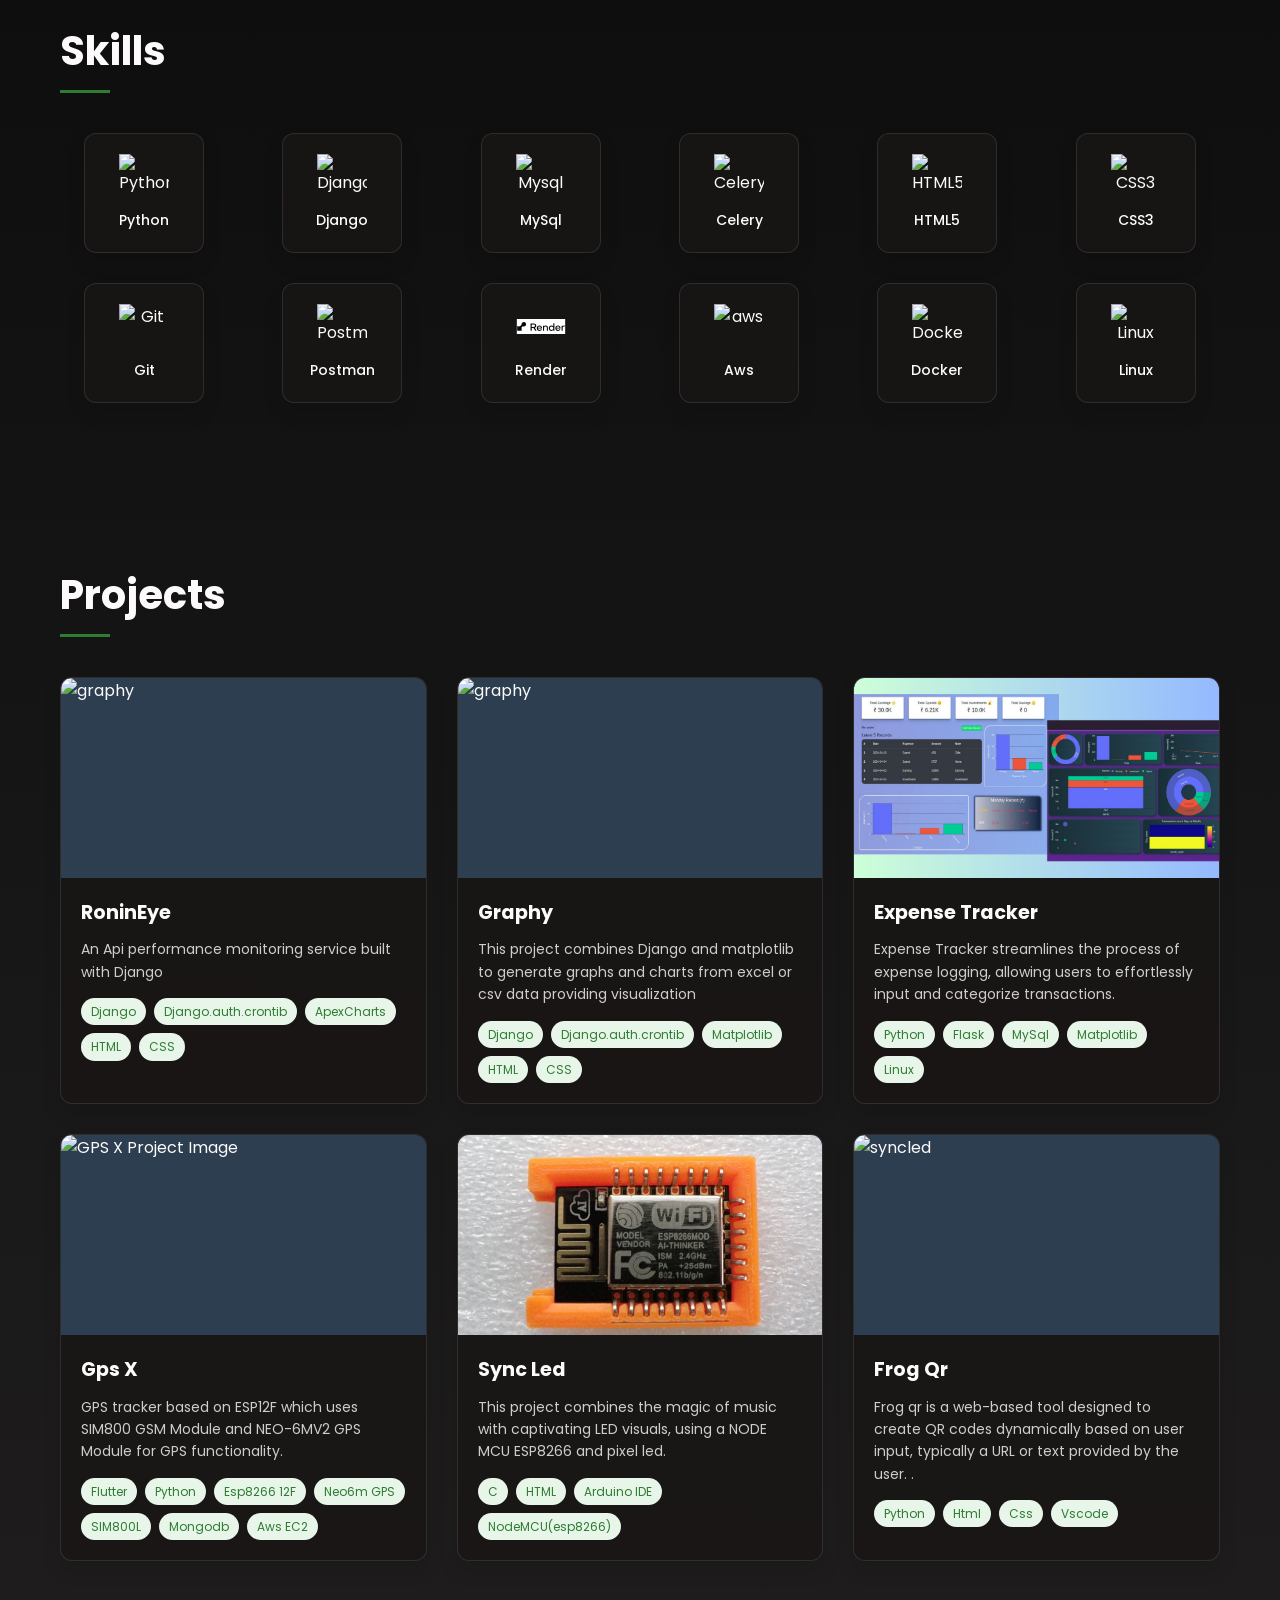
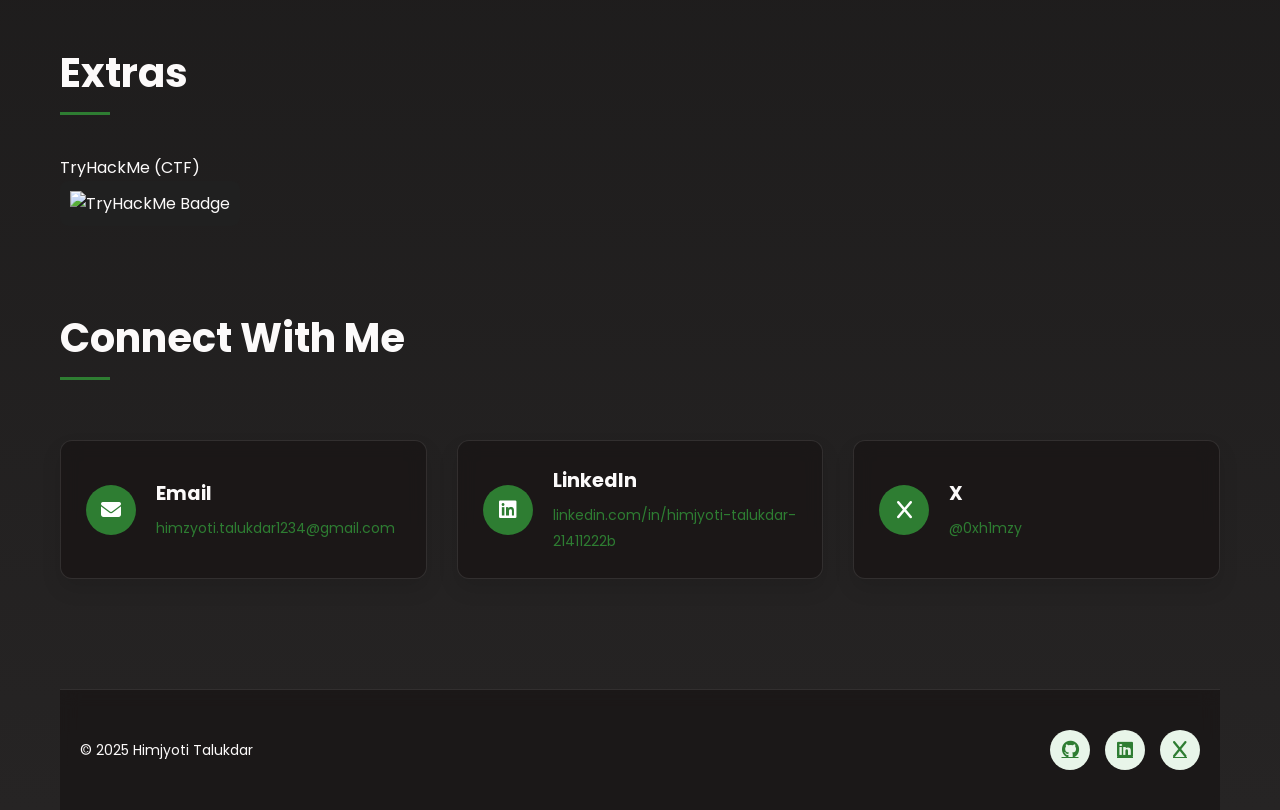
==== commit 419feb29: "Update subtitle to 'Backend Dev'" ====
--- a/index.html
+++ b/index.html
@@ -39,7 +39,7 @@
         <div class="hero-container">
           <div class="hero-content">
             <h1 class="title">HI I'M <span>Himjyoti</span></h1>
-            <p class="subtitle">A student | Developer</p>
+            <p class="subtitle">Backend Dev</p>
             <p class="hero-description">I'm a Python developer passionate about backend development. I love building efficient systems and exploring microcontrollers and electronics. I also solve Capture The Flag (CTF) challenges for fun!</p>
             <div class="hero-stats">
               <div class="stat-card">
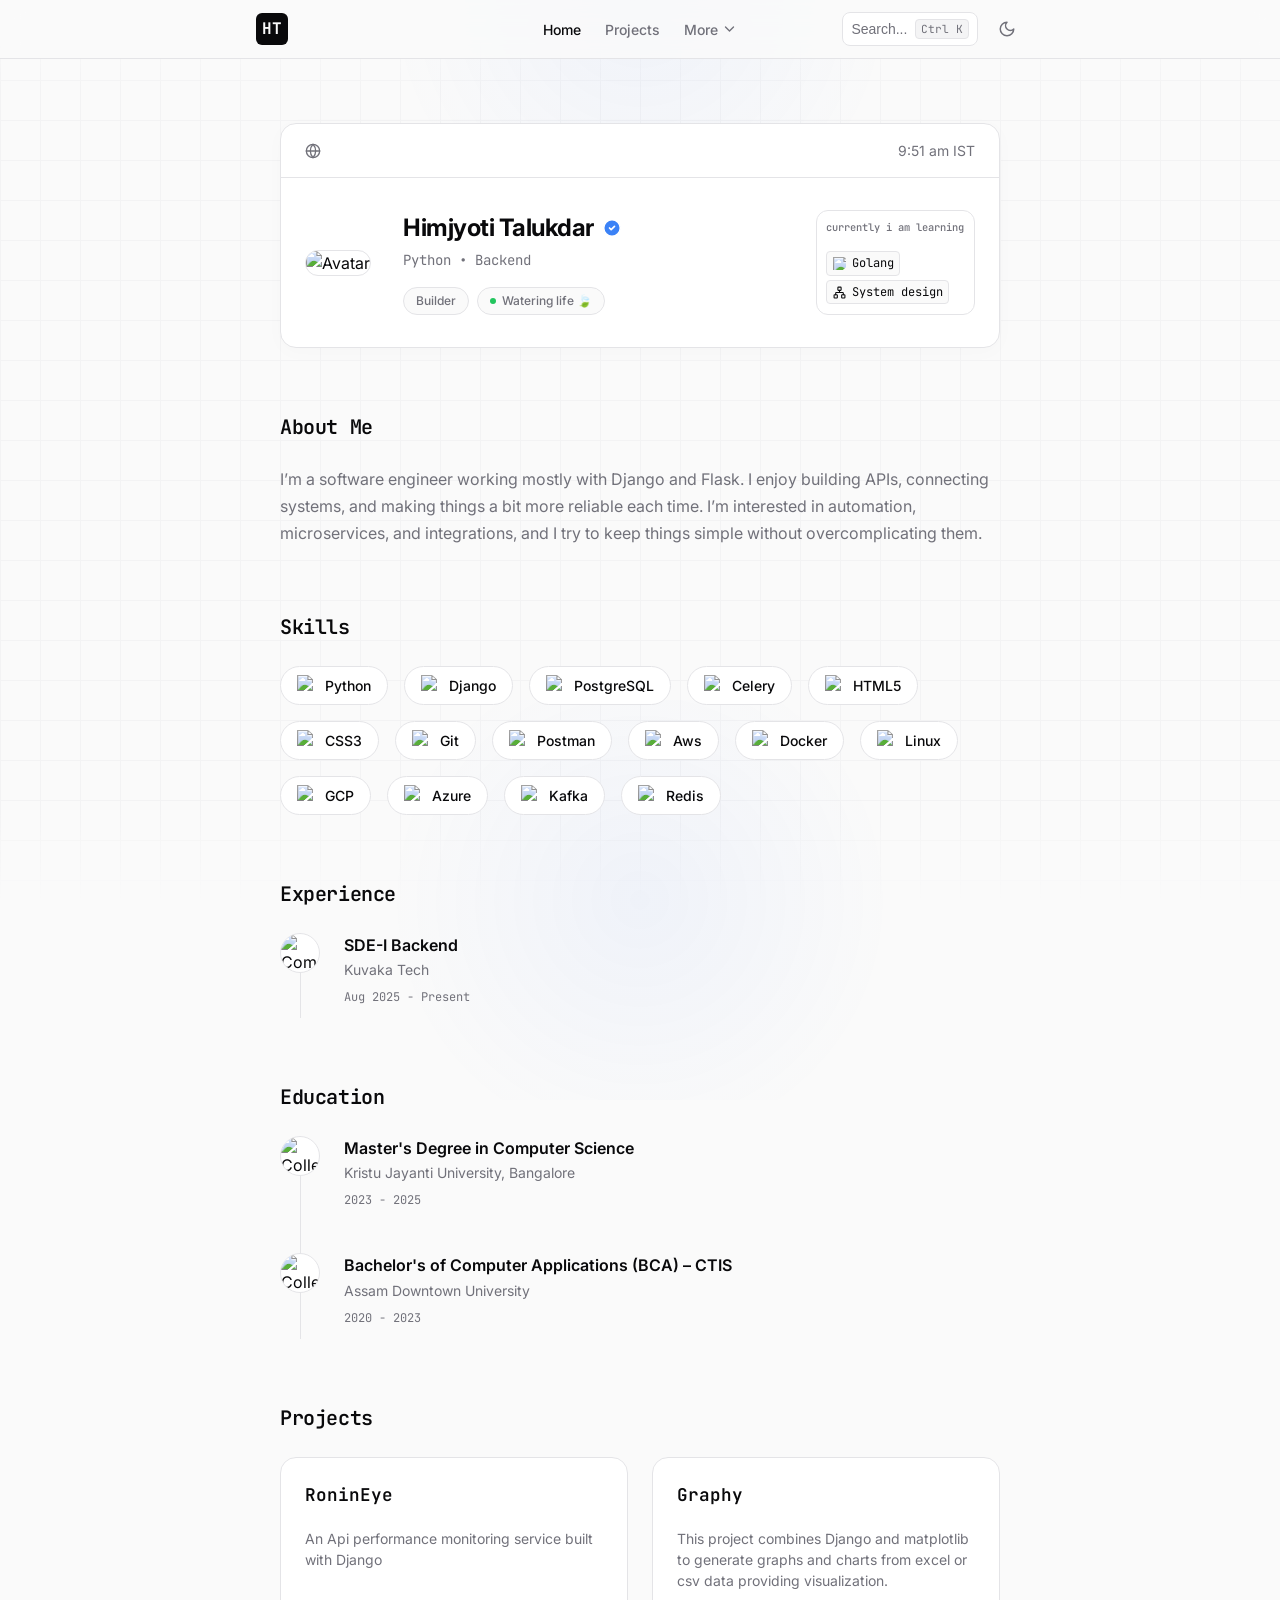
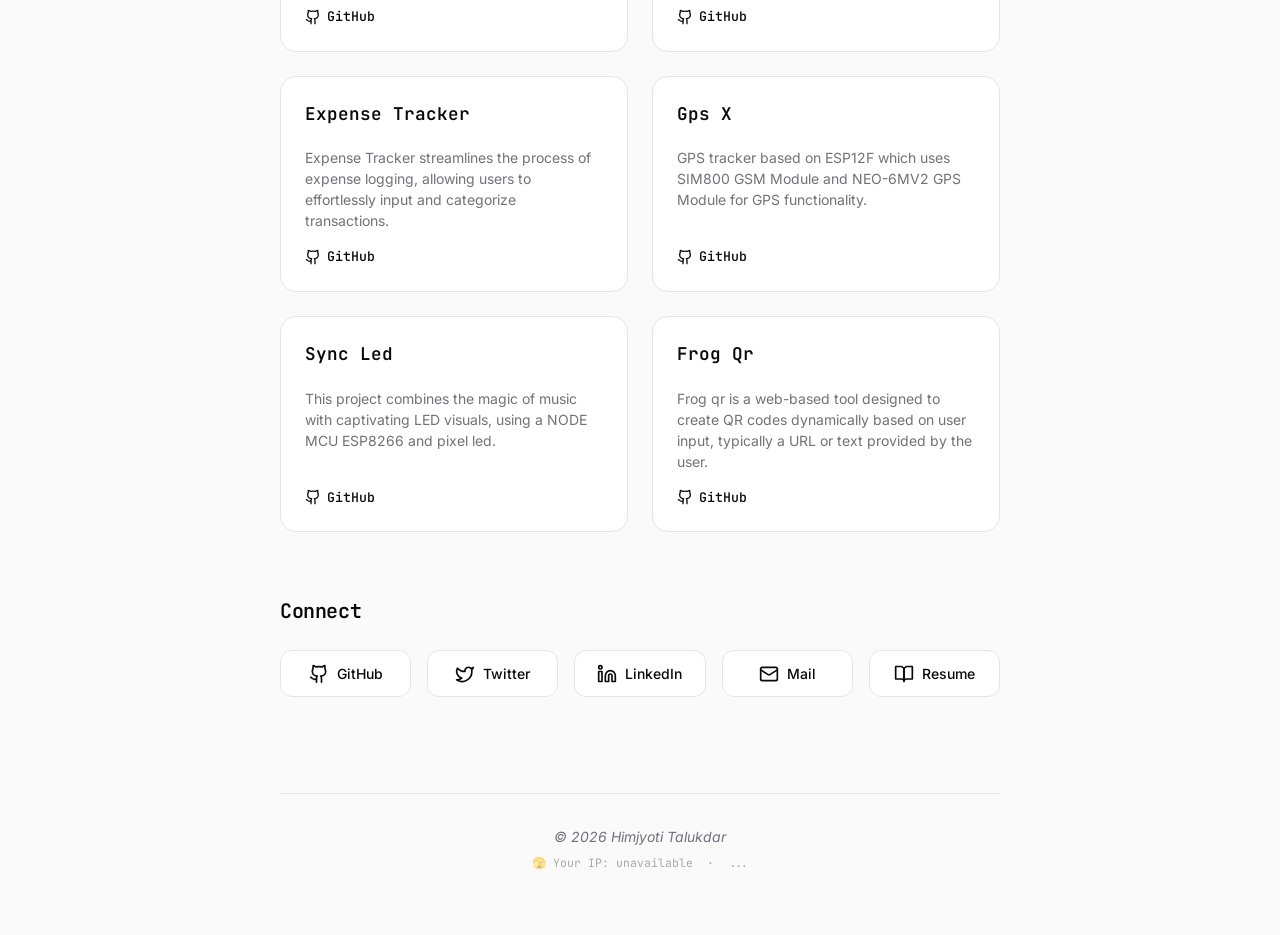
==== commit c27ffa39: "feat: revamp portfolio" ====
--- a/index.html
+++ b/index.html
@@ -1,364 +1,571 @@
 <!DOCTYPE html>
-<html lang="en">
+<html lang="en" data-theme="dark">
 
 <head>
-  <meta charset="UTF-8" />
-  <meta name="viewport" content="width=device-width, initial-scale=1.0" />
-  <meta name="description" content="Himjyoti Talukdar | Student 7 Backend Developer">
-  <meta name="keywords" content="Himjyoti Talukdar, Software Developer, Python, Django, Backend Developer">
-  <title>himjyoti - portfolio</title>
-  <link rel="icon" type="image/x-icon" href="assets/media/fav.png">
-  <link rel="stylesheet" href="assets/css/style.css">
-  <link rel="preconnect" href="https://fonts.googleapis.com">
-  <link rel="preconnect" href="https://fonts.gstatic.com" crossorigin>
-  <link href="https://fonts.googleapis.com/css2?family=Caudex:ital,wght@0,400;0,700;1,400;1,700&display=swap" rel="stylesheet">
-  <link href="https://fonts.googleapis.com/css2?family=Poppins:wght@300;400;500;600;700&display=swap" rel="stylesheet">
-  <!-- Add Font Awesome for icons -->
-  <link rel="stylesheet" href="https://cdnjs.cloudflare.com/ajax/libs/font-awesome/6.5.1/css/all.min.css">
+    <meta charset="UTF-8">
+    <meta name="viewport" content="width=device-width, initial-width=1.0">
+    <title>Himjyoti Talukdar - Portfolio</title>
+    <link rel="icon" type="image/png"
+        href="https://lh3.googleusercontent.com/a/ACg8ocJ_gN7GmaZST_YyU2niNMS2QTKWi3Mg0GAObjLO8VYW0I05KmL3=s400-c">
+    <link rel="stylesheet" href="assets/css/style.css">
+    <link rel="preconnect" href="https://fonts.googleapis.com">
+    <link rel="preconnect" href="https://fonts.gstatic.com" crossorigin>
+    <link
+        href="https://fonts.googleapis.com/css2?family=Inter:wght@400;500;600;700&family=JetBrains+Mono:wght@400;500&display=swap"
+        rel="stylesheet">
+    <script src="assets/js/script.js" defer></script>
 </head>
 
-<body class="light-mode">
-  <div id="root">
-    <header>
-      <div class="nav-container">
-        <nav>
-          <ul>
-            <li><a href="#home">HOME</a></li>
-            <li><a href="#about">ABOUT</a></li>
-            <li><a href="#skills">SKILLS </a></li>
-            <li><a href="#projects">PROJECTS</a></li>
-            <li><a href="#contact">CONTACT</a></li>
-          </ul>
-        </nav>
-
-      </div>
+<body>
+    <div class="bg-grid"></div>
+    <div class="glow top-glow"></div>
+    <div class="glow bottom-glow"></div>
+
+    <header class="header">
+        <div class="header-container">
+            <a href="#" class="logo">
+                <div class="logo-inner">HT</div>
+            </a>
+
+            <nav class="nav-links">
+                <a href="#home" class="nav-item active">Home</a>
+                <a href="#projects" class="nav-item">Projects</a>
+                <div class="nav-item-dropdown">
+                    <button class="nav-item dropdown-btn">
+                        More
+                        <svg xmlns="http://www.w3.org/2000/svg" width="16" height="16" viewBox="0 0 24 24" fill="none"
+                            stroke="currentColor" stroke-width="2" stroke-linecap="round" stroke-linejoin="round"
+                            class="chevron-icon">
+                            <path d="m6 9 6 6 6-6" />
+                        </svg>
+                    </button>
+                    <div class="dropdown-menu">
+                        <a href="blogs.html" class="dropdown-item">Blogs</a>
+                    </div>
+                </div>
+            </nav>
+
+            <div class="header-actions">
+                <button class="search-btn" id="search-btn" aria-label="Open Command Palette">
+                    <span class="search-text">Search...</span>
+                    <kbd class="kbd">Ctrl K</kbd>
+                </button>
+                <button class="theme-toggle" id="theme-toggle" aria-label="Toggle Theme">
+                    <svg xmlns="http://www.w3.org/2000/svg" width="18" height="18" viewBox="0 0 24 24" fill="none"
+                        stroke="currentColor" stroke-width="2" stroke-linecap="round" stroke-linejoin="round"
+                        class="theme-icon-sun">
+                        <circle cx="12" cy="12" r="4" />
+                        <path d="M12 2v2" />
+                        <path d="M12 20v2" />
+                        <path d="m4.93 4.93 1.41 1.41" />
+                        <path d="m17.66 17.66 1.41 1.41" />
+                        <path d="M2 12h2" />
+                        <path d="M20 12h2" />
+                        <path d="m6.34 17.66-1.41 1.41" />
+                        <path d="m19.07 4.93-1.41 1.41" />
+                    </svg>
+                    <svg xmlns="http://www.w3.org/2000/svg" width="18" height="18" viewBox="0 0 24 24" fill="none"
+                        stroke="currentColor" stroke-width="2" stroke-linecap="round" stroke-linejoin="round"
+                        class="theme-icon-moon">
+                        <path d="M12 3a6 6 0 0 0 9 9 9 9 0 1 1-9-9Z" />
+                    </svg>
+                </button>
+            </div>
+        </div>
     </header>
 
-    <main>
-      <section id="home" class="home-section">
-        <div class="hero-container">
-          <div class="hero-content">
-            <h1 class="title">HI I'M <span>Himjyoti</span></h1>
-            <p class="subtitle">Backend Dev</p>
-            <p class="hero-description">I'm a Python developer passionate about backend development. I love building efficient systems and exploring microcontrollers and electronics. I also solve Capture The Flag (CTF) challenges for fun!</p>
-            <div class="hero-stats">
-              <div class="stat-card">
-                <div class="stat-icon">
-                  <i class="fab fa-github"></i>
-                </div>
-                <div class="stat-info">
-                  <img src="https://github-readme-activity-graph.vercel.app/graph?username=h1mzy0ti&theme=react-dark" 
-                       alt="GitHub Activity Graph" 
-                       style="width: 100%; max-width: 800px; height: auto;">
-                </div>
-              </div>
-              <div class="stat-card">
-                <div class="stat-icon">
-                  <i class="fas fa-code"></i>
-                </div>
-                <div class="stat-info">
-                  <img src="https://leetcode-stats.vercel.app/api?username=himzyoti&theme=dark" 
-                       alt="LeetCode Stats" 
-                       style="width: 100%; max-width: 800px; height: auto;">
-                </div>
-              </div>
-            </div>
-            <div class="hero-cta">
-              <a href="assets/media/Himjyoti_Talukdar_Resume_recent.pdf" class="resume-btn">Download Resume <i class="fas fa-download"></i></a>
-              <a href="#contact" class="contact-btn">Get in Touch <i class="fas fa-arrow-right"></i></a>
-            </div>
-          </div>
+    <main class="main-content">
+        <!-- Hero Section -->
+        <section class="hero" id="home">
+            <div class="hero-card-flip-wrapper" id="hero-flip-wrapper">
+                <!-- FRONT FACE -->
+                <div class="hero-card hero-card-front">
+                    <div class="hero-card-header">
+                        <svg xmlns="http://www.w3.org/2000/svg" width="16" height="16" viewBox="0 0 24 24" fill="none"
+                            stroke="currentColor" stroke-width="2" stroke-linecap="round" stroke-linejoin="round"
+                            class="globe-icon" id="globe-flip-trigger" title="Click to flip" style="cursor:pointer">
+                            <circle cx="12" cy="12" r="10" />
+                            <path d="M12 2a14.5 14.5 0 0 0 0 20 14.5 14.5 0 0 0 0-20" />
+                            <path d="M2 12h20" />
+                        </svg>
+                        <span class="view-count" id="ist-clock">--:-- --</span>
+                    </div>
+                    <div class="hero-card-body">
+                        <div class="avatar-wrapper popup-trigger">
+                            <img src="https://lh3.googleusercontent.com/a/ACg8ocJ_gN7GmaZST_YyU2niNMS2QTKWi3Mg0GAObjLO8VYW0I05KmL3=s400-c"
+                                alt="Avatar" class="avatar glitch-element" id="hero-avatar">
+                        </div>
+                        <div class="hero-info">
+                            <h1 class="hero-name">
+                                Himjyoti Talukdar
+                                <svg xmlns="http://www.w3.org/2000/svg" width="20" height="20" viewBox="0 0 24 24"
+                                    fill="#3B82F6" stroke="white" stroke-width="2" stroke-linecap="round"
+                                    stroke-linejoin="round" class="verified-icon">
+                                    <path
+                                        d="M12 22c5.523 0 10-4.477 10-10S17.523 2 12 2 2 6.477 2 12s4.477 10 10 10z" />
+                                    <path d="m9 12 2 2 4-4" />
+                                </svg>
+                            </h1>
+                            <p class="hero-role">Python • Backend</p>
+                            <div class="hero-badges">
+                                <span class="badge">Builder</span>
+                                <span class="badge idle-badge">
+                                    <span class="status-dot"></span> Watering life 🍃
+                                </span>
+                            </div>
+                        </div>
+                        <div class="learning-square">
+                            <div class="learning-top">
+                                <span>currently i am learning</span>
+                            </div>
+                            <div class="learning-items">
+                                <span class="learning-tag">
+                                    <img src="https://cdn.jsdelivr.net/gh/devicons/devicon/icons/go/go-original.svg"
+                                        alt="Go">
+                                    Golang
+                                </span>
+                                <span class="learning-tag">
+                                    <svg xmlns="http://www.w3.org/2000/svg" viewBox="0 0 24 24" fill="none"
+                                        stroke="currentColor" stroke-width="2" stroke-linecap="round"
+                                        stroke-linejoin="round">
+                                        <rect x="16" y="16" width="6" height="6" rx="1" />
+                                        <rect x="2" y="16" width="6" height="6" rx="1" />
+                                        <rect x="9" y="2" width="6" height="6" rx="1" />
+                                        <path d="M5 16v-3a1 1 0 0 1 1-1h12a1 1 0 0 1 1 1v3" />
+                                        <path d="M12 12V8" />
+                                    </svg>
+                                    System design
+                                </span>
+                            </div>
+                        </div>
+                    </div>
+                </div>
+                <!-- BACK FACE: Movie Credits -->
+                <div class="hero-card hero-card-back">
+                    <div class="hero-card-header">
+                        <svg xmlns="http://www.w3.org/2000/svg" width="16" height="16" viewBox="0 0 24 24" fill="none"
+                            stroke="currentColor" stroke-width="2" stroke-linecap="round" stroke-linejoin="round"
+                            class="globe-icon" id="globe-flip-back" title="Click to flip back" style="cursor:pointer">
+                            <line x1="18" y1="6" x2="6" y2="18"></line>
+                            <line x1="6" y1="6" x2="18" y2="18"></line>
+                        </svg>
+                        <span class="view-count" style="font-size:0.75rem; opacity: 0.5;">things i've touched</span>
+                    </div>
+                    <div class="credits-viewport">
+                        <div class="credits-reel" id="credits-reel">
+                            <p>Wrote a Django middleware to auto-block brute-force logins</p>
+                            <p>Reduced API p99 latency by 40% with query batching</p>
+                            <p>Replaced cron jobs with Celery beat schedules</p>
+                            <p>Built a dynamic OTP rate-limiter using Redis TTLs</p>
+                            <p>Set up Gunicorn + Nginx reverse proxy from scratch</p>
+                            <p>Designed a multi-tenant DB schema with row-level isolation</p>
+                            <p>Provisioned EC2 instances and attached EBS volumes manually</p>
+                            <p>Wrote custom Django management commands for data migrations</p>
+                            <p>Fixed N+1 queries in DRF serializers using select_related</p>
+                            <p>Containerised a 3-service app with Docker Compose networks</p>
+                            <p>Configured S3 lifecycle rules to auto-expire temp uploads</p>
+                            <p>Set Kafka consumer group offsets after a bad deployment</p>
+                            <p>Debugged a silent 500 that only appeared behind a load balancer</p>
+                            <p>Wired Celery to publish task results back to Redis</p>
+                            <p>Built a webhook retry queue with exponential backoff</p>
+                            <p>Wrote Prometheus-style health metrics for a Django service</p>
+                            <p>Migrated a SQLite dev DB to PostgreSQL without data loss</p>
+                            <p>Tracked down a thread-safety bug in a shared cache object</p>
+                            <p>Rolled back a breaking migration using Django's --fake flag</p>
+                            <p>Wrote a GCP Cloud Run deployment pipeline in YAML</p>
+                        </div>
+                    </div>
+                </div>
+            </div>
+        </section>
+
+        <!-- About Section -->
+        <section class="section about-section" id="about">
+            <h2 class="section-title">About Me</h2>
+            <div class="prose">
+                <p>I’m a software engineer working mostly with Django and Flask. I enjoy building APIs, connecting
+                    systems, and making things a bit more reliable each time. I’m interested in automation,
+                    microservices, and integrations, and I try to keep things simple without overcomplicating them.
+                </p>
+            </div>
+        </section>
+
+        <!-- Skills Section -->
+        <section id="skills" class="section skills-section">
+            <h2 class="section-title">Skills</h2>
+            <div class="skills-container">
+                <div class="tech-icon">
+                    <img src="https://cdn.jsdelivr.net/gh/devicons/devicon/icons/python/python-original.svg"
+                        alt="Python">
+                    <span>Python</span>
+                </div>
+                <div class="tech-icon">
+                    <img src="https://cdn.jsdelivr.net/gh/devicons/devicon/icons/django/django-plain.svg" alt="Django">
+                    <span>Django</span>
+                </div>
+                <div class="tech-icon">
+                    <img src="https://cdn.jsdelivr.net/gh/devicons/devicon/icons/postgresql/postgresql-original.svg"
+                        alt="PostgreSQL">
+                    <span>PostgreSQL</span>
+                </div>
+                <div class="tech-icon">
+                    <img src="https://docs.celeryq.dev/en/stable/_static/celery_512.png" alt="Celery">
+                    <span>Celery</span>
+                </div>
+                <div class="tech-icon">
+                    <img src="https://cdn.jsdelivr.net/gh/devicons/devicon/icons/html5/html5-original.svg" alt="HTML5">
+                    <span>HTML5</span>
+                </div>
+                <div class="tech-icon">
+                    <img src="https://cdn.jsdelivr.net/gh/devicons/devicon/icons/css3/css3-original.svg" alt="CSS3">
+                    <span>CSS3</span>
+                </div>
+                <div class="tech-icon">
+                    <img src="https://cdn.jsdelivr.net/gh/devicons/devicon/icons/git/git-original.svg" alt="Git">
+                    <span>Git</span>
+                </div>
+                <div class="tech-icon">
+                    <img src="https://cdn.jsdelivr.net/gh/devicons/devicon/icons/postman/postman-original.svg"
+                        alt="Postman">
+                    <span>Postman</span>
+                </div>
+                <div class="tech-icon">
+                    <img src="https://upload.wikimedia.org/wikipedia/commons/9/93/Amazon_Web_Services_Logo.svg"
+                        alt="aws">
+                    <span>Aws</span>
+                </div>
+                <div class="tech-icon">
+                    <img src="https://cdn.jsdelivr.net/gh/devicons/devicon/icons/docker/docker-original.svg"
+                        alt="Docker">
+                    <span>Docker</span>
+                </div>
+                <div class="tech-icon">
+                    <img src="https://cdn.jsdelivr.net/gh/devicons/devicon/icons/linux/linux-original.svg" alt="Linux">
+                    <span>Linux</span>
+                </div>
+                <div class="tech-icon">
+                    <img src="https://cdn.jsdelivr.net/gh/devicons/devicon/icons/googlecloud/googlecloud-original.svg"
+                        alt="GCP">
+                    <span>GCP</span>
+                </div>
+                <div class="tech-icon">
+                    <img src="https://cdn.jsdelivr.net/gh/devicons/devicon/icons/azure/azure-original.svg" alt="Azure">
+                    <span>Azure</span>
+                </div>
+                <div class="tech-icon">
+                    <img src="https://cdn.jsdelivr.net/gh/devicons/devicon/icons/apachekafka/apachekafka-original.svg"
+                        alt="Kafka">
+                    <span>Kafka</span>
+                </div>
+                <div class="tech-icon">
+                    <img src="https://cdn.jsdelivr.net/gh/devicons/devicon/icons/redis/redis-original.svg" alt="Redis">
+                    <span>Redis</span>
+                </div>
+            </div>
+        </section>
+
+        <!-- Experience Timeline -->
+        <section class="section timeline-section">
+            <h2 class="section-title">Experience</h2>
+            <div class="timeline">
+                <!-- Timeline Item -->
+                <div class="timeline-item">
+                    <div class="timeline-icon">
+                        <img src="https://www.kuvaka.io/_next/static/media/Logo.f5d60b9d.svg" alt="Company Logo">
+                    </div>
+                    <div class="timeline-content">
+                        <h3 class="timeline-title">SDE-I Backend</h3>
+                        <p class="timeline-company">Kuvaka Tech</p>
+                        <p class="timeline-date">Aug 2025 - Present</p>
+                    </div>
+                </div>
+            </div>
+        </section>
+
+        <!-- Education Timeline -->
+        <section class="section timeline-section">
+            <h2 class="section-title">Education</h2>
+            <div class="timeline">
+                <!-- Timeline Item -->
+                <div class="timeline-item">
+                    <div class="timeline-icon">
+                        <img src="https://cdn.universitykart.com//Content/upload/admin/wsxwqpvn.2jj.png"
+                            alt="College Logo">
+                    </div>
+                    <div class="timeline-content">
+                        <h3 class="timeline-title">Master's Degree in Computer Science</h3>
+                        <p class="timeline-company">Kristu Jayanti University, Bangalore</p>
+                        <p class="timeline-date">2023 - 2025</p>
+                    </div>
+                </div>
+                <!-- Timeline Item -->
+                <div class="timeline-item">
+                    <div class="timeline-icon">
+                        <img src="https://cdn.universitykart.com//Content/upload/admin/affbytk1.tpt.png"
+                            alt="College Logo">
+                    </div>
+                    <div class="timeline-content">
+                        <h3 class="timeline-title">Bachelor's of Computer Applications (BCA) – CTIS</h3>
+                        <p class="timeline-company">Assam Downtown University</p>
+                        <p class="timeline-date">2020 - 2023</p>
+                    </div>
+                </div>
+            </div>
+        </section>
+
+        <!-- Projects Section -->
+        <section class="section" id="projects">
+            <h2 class="section-title">Projects</h2>
+            <div class="projects-grid">
+                <!-- Project Card -->
+                <div class="project-card">
+                    <h3 class="project-title">RoninEye</h3>
+                    <p class="project-desc">An Api performance monitoring service built with Django</p>
+                    <div class="project-links">
+                        <a href="https://github.com/h1mzy0ti/RoninEye" target="_blank" class="project-link">
+                            <svg xmlns="http://www.w3.org/2000/svg" width="16" height="16" viewBox="0 0 24 24"
+                                fill="none" stroke="currentColor" stroke-width="2" stroke-linecap="round"
+                                stroke-linejoin="round">
+                                <path
+                                    d="M15 22v-4a4.8 4.8 0 0 0-1-3.5c3 0 6-2 6-5.5.08-1.25-.27-2.48-1-3.5.28-1.15.28-2.35 0-3.5 0 0-1 0-3 1.5-2.64-.5-5.36-.5-8 0C6 2 5 2 5 2c-.3 1.15-.3 2.35 0 3.5A5.403 5.403 0 0 0 4 9c0 3.5 3 5.5 6 5.5-.39.49-.68 1.05-.85 1.65-.17.6-.22 1.23-.15 1.85v4" />
+                                <path d="M9 18c-4.51 2-5-2-7-2" />
+                            </svg>
+                            GitHub
+                        </a>
+                    </div>
+                </div>
+                <!-- Project Card -->
+                <div class="project-card">
+                    <h3 class="project-title">Graphy</h3>
+                    <p class="project-desc">This project combines Django and matplotlib to generate graphs and charts
+                        from excel or csv data providing visualization.</p>
+                    <div class="project-links">
+                        <a href="https://github.com/h1mzy0ti/Graphy" target="_blank" class="project-link">
+                            <svg xmlns="http://www.w3.org/2000/svg" width="16" height="16" viewBox="0 0 24 24"
+                                fill="none" stroke="currentColor" stroke-width="2" stroke-linecap="round"
+                                stroke-linejoin="round">
+                                <path
+                                    d="M15 22v-4a4.8 4.8 0 0 0-1-3.5c3 0 6-2 6-5.5.08-1.25-.27-2.48-1-3.5.28-1.15.28-2.35 0-3.5 0 0-1 0-3 1.5-2.64-.5-5.36-.5-8 0C6 2 5 2 5 2c-.3 1.15-.3 2.35 0 3.5A5.403 5.403 0 0 0 4 9c0 3.5 3 5.5 6 5.5-.39.49-.68 1.05-.85 1.65-.17.6-.22 1.23-.15 1.85v4" />
+                                <path d="M9 18c-4.51 2-5-2-7-2" />
+                            </svg>
+                            GitHub
+                        </a>
+                    </div>
+                </div>
+                <!-- Project Card -->
+                <div class="project-card">
+                    <h3 class="project-title">Expense Tracker</h3>
+                    <p class="project-desc">Expense Tracker streamlines the process of expense logging, allowing users
+                        to effortlessly input and categorize transactions.</p>
+                    <div class="project-links">
+                        <a href="https://github.com/h1mzy0ti/Gps-X" target="_blank" class="project-link">
+                            <svg xmlns="http://www.w3.org/2000/svg" width="16" height="16" viewBox="0 0 24 24"
+                                fill="none" stroke="currentColor" stroke-width="2" stroke-linecap="round"
+                                stroke-linejoin="round">
+                                <path
+                                    d="M15 22v-4a4.8 4.8 0 0 0-1-3.5c3 0 6-2 6-5.5.08-1.25-.27-2.48-1-3.5.28-1.15.28-2.35 0-3.5 0 0-1 0-3 1.5-2.64-.5-5.36-.5-8 0C6 2 5 2 5 2c-.3 1.15-.3 2.35 0 3.5A5.403 5.403 0 0 0 4 9c0 3.5 3 5.5 6 5.5-.39.49-.68 1.05-.85 1.65-.17.6-.22 1.23-.15 1.85v4" />
+                                <path d="M9 18c-4.51 2-5-2-7-2" />
+                            </svg>
+                            GitHub
+                        </a>
+                    </div>
+                </div>
+                <!-- Project Card -->
+                <div class="project-card">
+                    <h3 class="project-title">Gps X</h3>
+                    <p class="project-desc">GPS tracker based on ESP12F which uses SIM800 GSM Module and NEO-6MV2 GPS
+                        Module for GPS functionality.</p>
+                    <div class="project-links">
+                        <a href="https://github.com/h1mzy0ti/Gps-X" target="_blank" class="project-link">
+                            <svg xmlns="http://www.w3.org/2000/svg" width="16" height="16" viewBox="0 0 24 24"
+                                fill="none" stroke="currentColor" stroke-width="2" stroke-linecap="round"
+                                stroke-linejoin="round">
+                                <path
+                                    d="M15 22v-4a4.8 4.8 0 0 0-1-3.5c3 0 6-2 6-5.5.08-1.25-.27-2.48-1-3.5.28-1.15.28-2.35 0-3.5 0 0-1 0-3 1.5-2.64-.5-5.36-.5-8 0C6 2 5 2 5 2c-.3 1.15-.3 2.35 0 3.5A5.403 5.403 0 0 0 4 9c0 3.5 3 5.5 6 5.5-.39.49-.68 1.05-.85 1.65-.17.6-.22 1.23-.15 1.85v4" />
+                                <path d="M9 18c-4.51 2-5-2-7-2" />
+                            </svg>
+                            GitHub
+                        </a>
+                    </div>
+                </div>
+                <!-- Project Card -->
+                <div class="project-card">
+                    <h3 class="project-title">Sync Led</h3>
+                    <p class="project-desc">This project combines the magic of music with captivating LED visuals, using
+                        a NODE MCU ESP8266 and pixel led.</p>
+                    <div class="project-links">
+                        <a href="https://github.com/h1mzy0ti/SYNC_LED" target="_blank" class="project-link">
+                            <svg xmlns="http://www.w3.org/2000/svg" width="16" height="16" viewBox="0 0 24 24"
+                                fill="none" stroke="currentColor" stroke-width="2" stroke-linecap="round"
+                                stroke-linejoin="round">
+                                <path
+                                    d="M15 22v-4a4.8 4.8 0 0 0-1-3.5c3 0 6-2 6-5.5.08-1.25-.27-2.48-1-3.5.28-1.15.28-2.35 0-3.5 0 0-1 0-3 1.5-2.64-.5-5.36-.5-8 0C6 2 5 2 5 2c-.3 1.15-.3 2.35 0 3.5A5.403 5.403 0 0 0 4 9c0 3.5 3 5.5 6 5.5-.39.49-.68 1.05-.85 1.65-.17.6-.22 1.23-.15 1.85v4" />
+                                <path d="M9 18c-4.51 2-5-2-7-2" />
+                            </svg>
+                            GitHub
+                        </a>
+                    </div>
+                </div>
+                <!-- Project Card -->
+                <div class="project-card">
+                    <h3 class="project-title">Frog Qr</h3>
+                    <p class="project-desc">Frog qr is a web-based tool designed to create QR codes dynamically based on
+                        user input, typically a URL or text provided by the user.</p>
+                    <div class="project-links">
+                        <a href="https://github.com/h1mzy0ti/Frog_Qr" target="_blank" class="project-link">
+                            <svg xmlns="http://www.w3.org/2000/svg" width="16" height="16" viewBox="0 0 24 24"
+                                fill="none" stroke="currentColor" stroke-width="2" stroke-linecap="round"
+                                stroke-linejoin="round">
+                                <path
+                                    d="M15 22v-4a4.8 4.8 0 0 0-1-3.5c3 0 6-2 6-5.5.08-1.25-.27-2.48-1-3.5.28-1.15.28-2.35 0-3.5 0 0-1 0-3 1.5-2.64-.5-5.36-.5-8 0C6 2 5 2 5 2c-.3 1.15-.3 2.35 0 3.5A5.403 5.403 0 0 0 4 9c0 3.5 3 5.5 6 5.5-.39.49-.68 1.05-.85 1.65-.17.6-.22 1.23-.15 1.85v4" />
+                                <path d="M9 18c-4.51 2-5-2-7-2" />
+                            </svg>
+                            GitHub
+                        </a>
+                    </div>
+                </div>
+            </div>
+        </section>
+
+        <!-- Connect Section -->
+        <section class="section connect-section" id="contact">
+            <h2 class="section-title">Connect</h2>
+            <div class="connect-grid">
+                <a href="https://github.com/h1mzy0ti" target="_blank" class="connect-btn">
+                    <svg xmlns="http://www.w3.org/2000/svg" width="20" height="20" viewBox="0 0 24 24" fill="none"
+                        stroke="currentColor" stroke-width="2" stroke-linecap="round" stroke-linejoin="round">
+                        <path
+                            d="M15 22v-4a4.8 4.8 0 0 0-1-3.5c3 0 6-2 6-5.5.08-1.25-.27-2.48-1-3.5.28-1.15.28-2.35 0-3.5 0 0-1 0-3 1.5-2.64-.5-5.36-.5-8 0C6 2 5 2 5 2c-.3 1.15-.3 2.35 0 3.5A5.403 5.403 0 0 0 4 9c0 3.5 3 5.5 6 5.5-.39.49-.68 1.05-.85 1.65-.17.6-.22 1.23-.15 1.85v4" />
+                        <path d="M9 18c-4.51 2-5-2-7-2" />
+                    </svg>
+                    GitHub
+                </a>
+                <a href="https://x.com/0xh1mzy" target="_blank" class="connect-btn">
+                    <svg xmlns="http://www.w3.org/2000/svg" width="20" height="20" viewBox="0 0 24 24" fill="none"
+                        stroke="currentColor" stroke-width="2" stroke-linecap="round" stroke-linejoin="round">
+                        <path
+                            d="M22 4s-.7 2.1-2 3.4c1.6 10-9.4 17.3-18 11.6 2.2.1 4.4-.6 6-2C3 15.5.5 9.6 3 5c2.2 2.6 5.6 4.1 9 4-.9-4.2 4-6.6 7-3.8 1.1 0 3-1.2 3-1.2z" />
+                    </svg>
+                    Twitter
+                </a>
+                <a href="https://www.linkedin.com/in/himjyoti-talukdar-21411222b/" target="_blank" class="connect-btn">
+                    <svg xmlns="http://www.w3.org/2000/svg" width="20" height="20" viewBox="0 0 24 24" fill="none"
+                        stroke="currentColor" stroke-width="2" stroke-linecap="round" stroke-linejoin="round">
+                        <path d="M16 8a6 6 0 0 1 6 6v7h-4v-7a2 2 0 0 0-2-2 2 2 0 0 0-2 2v7h-4v-7a6 6 0 0 1 6-6z" />
+                        <rect width="4" height="12" x="2" y="9" />
+                        <circle cx="4" cy="4" r="2" />
+                    </svg>
+                    LinkedIn
+                </a>
+                <a href="mailto:himzyoti.talukdar1234@gmail.com" class="connect-btn">
+                    <svg xmlns="http://www.w3.org/2000/svg" width="20" height="20" viewBox="0 0 24 24" fill="none"
+                        stroke="currentColor" stroke-width="2" stroke-linecap="round" stroke-linejoin="round">
+                        <rect width="20" height="16" x="2" y="4" rx="2" />
+                        <path d="m22 7-8.97 5.7a1.94 1.94 0 0 1-2.06 0L2 7" />
+                    </svg>
+                    Mail
+                </a>
+                <a href="assets/media/Himjyoti_Talukdar_Resume_recent.pdf"
+                    target="_blank" class="connect-btn">
+                    <svg xmlns="http://www.w3.org/2000/svg" width="20" height="20" viewBox="0 0 24 24" fill="none"
+                        stroke="currentColor" stroke-width="2" stroke-linecap="round" stroke-linejoin="round">
+                        <path d="M2 3h6a4 4 0 0 1 4 4v14a3 3 0 0 0-3-3H2z" />
+                        <path d="M22 3h-6a4 4 0 0 0-4 4v14a3 3 0 0 1 3-3h7z" />
+                    </svg>
+                    Resume
+                </a>
+            </div>
+        </section>
+
+        <footer class="footer">
+            <p>© 2026 Himjyoti Talukdar</p>
+            <p class="footer-ip">🫣 Your IP: <span id="visitor-ip">...</span> &nbsp;·&nbsp; <span
+                    id="visitor-country">...</span></p>
+        </footer>
+    </main>
+
+    <!-- Command Palette Dialog -->
+    <dialog id="command-palette" class="cmd-dialog">
+        <div class="cmd-content">
+            <div class="cmd-search">
+                <svg xmlns="http://www.w3.org/2000/svg" width="20" height="20" viewBox="0 0 24 24" fill="none"
+                    stroke="currentColor" stroke-width="2" stroke-linecap="round" stroke-linejoin="round"
+                    class="cmd-search-icon">
+                    <circle cx="11" cy="11" r="8" />
+                    <path d="m21 21-4.3-4.3" />
+                </svg>
+                <input type="text" id="cmd-input" placeholder="Type a command or search..." autocomplete="off">
+            </div>
+            <div class="cmd-list">
+                <div class="cmd-group">
+                    <div class="cmd-group-title">Navigation</div>
+                    <button class="cmd-item"
+                        onclick="window.location.hash='#home'; document.getElementById('command-palette').close();">
+                        <svg xmlns="http://www.w3.org/2000/svg" width="16" height="16" viewBox="0 0 24 24" fill="none"
+                            stroke="currentColor" stroke-width="2" stroke-linecap="round" stroke-linejoin="round">
+                            <path d="m3 9 9-7 9 7v11a2 2 0 0 1-2 2H5a2 2 0 0 1-2-2z" />
+                            <polyline points="9 22 9 12 15 12 15 22" />
+                        </svg>
+                        <span>Home</span>
+                    </button>
+                    <button class="cmd-item"
+                        onclick="window.location.hash='#projects'; document.getElementById('command-palette').close();">
+                        <svg xmlns="http://www.w3.org/2000/svg" width="16" height="16" viewBox="0 0 24 24" fill="none"
+                            stroke="currentColor" stroke-width="2" stroke-linecap="round" stroke-linejoin="round">
+                            <polygon points="12 2 2 7 12 12 22 7 12 2" />
+                            <polyline points="2 17 12 22 22 17" />
+                            <polyline points="2 12 12 17 22 12" />
+                        </svg>
+                        <span>Projects</span>
+                    </button>
+                    <button class="cmd-item"
+                        onclick="window.location.hash='#about'; document.getElementById('command-palette').close();">
+                        <svg xmlns="http://www.w3.org/2000/svg" width="16" height="16" viewBox="0 0 24 24" fill="none"
+                            stroke="currentColor" stroke-width="2" stroke-linecap="round" stroke-linejoin="round">
+                            <circle cx="12" cy="12" r="10" />
+                            <line x1="12" y1="16" x2="12" y2="12" />
+                            <line x1="12" y1="8" x2="12.01" y2="8" />
+                        </svg>
+                        <span>About Me</span>
+                    </button>
+                    <button class="cmd-item"
+                        onclick="window.location.href='blogs.html'; document.getElementById('command-palette').close();">
+                        <svg xmlns="http://www.w3.org/2000/svg" width="16" height="16" viewBox="0 0 24 24" fill="none"
+                            stroke="currentColor" stroke-width="2" stroke-linecap="round" stroke-linejoin="round">
+                            <path d="M2 3h6a4 4 0 0 1 4 4v14a3 3 0 0 0-3-3H2z"></path>
+                            <path d="M22 3h-6a4 4 0 0 0-4 4v14a3 3 0 0 1 3-3h7z"></path>
+                        </svg>
+                        <span>Blogs</span>
+                    </button>
+                </div>
+                <div class="cmd-group">
+                    <div class="cmd-group-title">Theme</div>
+                    <button class="cmd-item" id="cmd-theme-toggle">
+                        <svg xmlns="http://www.w3.org/2000/svg" width="16" height="16" viewBox="0 0 24 24" fill="none"
+                            stroke="currentColor" stroke-width="2" stroke-linecap="round" stroke-linejoin="round">
+                            <path d="M12 3a6 6 0 0 0 9 9 9 9 0 1 1-9-9Z" />
+                        </svg>
+                        <span>Toggle Theme</span>
+                    </button>
+                </div>
+            </div>
+            <div class="cmd-footer">
+                <div class="cmd-footer-item">
+                    <kbd class="kbd-small">↑</kbd>
+                    <kbd class="kbd-small">↓</kbd>
+                    <span>to navigate</span>
+                </div>
+                <div class="cmd-footer-item">
+                    <kbd class="kbd-small">Enter</kbd>
+                    <span>to select</span>
+                </div>
+                <div class="cmd-footer-item">
+                    <kbd class="kbd-small">Esc</kbd>
+                    <span>to close</span>
+                </div>
+            </div>
         </div>
-      </section>
-
-      <section id="about" class="section">
-        <h2 class="section-title">About Me</h2>
-        <div class="section-content">
-            <h3>Experience</h3>
-            <ul class="education-list">
-                <li>
-                     <strong>SDE-I Backend</strong> – Kuvaka Tech (Aug 2025 - Present)
-                    <strong>Backend Developer Intern</strong> – Codtech It Solutions (Jun 2024 - Aug 2024)
-                </li>
-            </ul>
-            <br>
-            <h3>Education</h3>
-            <ul class="education-list">
-                <li>
-                    <img src="https://upload.wikimedia.org/wikipedia/commons/thumb/6/62/Kristu-Jayanti-College-Logo.png/1175px-Kristu-Jayanti-College-Logo.png" alt="Kristu Jayanti College Logo" class="college-logo">
-                    <strong>Master's Degree in Computer Science</strong> – Kristu Jayanti College, Autonomous (2023-2025)
-                </li>
-                <li>
-                    <img src="https://cdn.universitykart.com//Content/upload/admin/affbytk1.tpt.png" alt="Assam Downtown University Logo" class="college-logo">
-                    <strong>Bachelor's of Computer Applications (BCA) – CTIS</strong> – Assam Downtown University (2020-2023)
-                </li>
-            </ul>
-        </div>
-    </section>
-    
-
-      <section id="skills" class="section">
-        <h2 class="section-title">Skills</h2>
-        <div class="skills-container">
-          <div class="tech-icon">
-            <img src="https://cdn.jsdelivr.net/gh/devicons/devicon/icons/python/python-original.svg" alt="Python">
-            <span>Python</span>
-          </div>
-          <div class="tech-icon">
-            <img src="https://cdn.jsdelivr.net/gh/devicons/devicon/icons/django/django-plain.svg" alt="Django">
-            <span>Django</span>
-          </div>
-          
-          <div class="tech-icon">
-            <img src="https://cdn.jsdelivr.net/gh/devicons/devicon/icons/mysql/mysql-original.svg" alt="Mysql">
-            <span>MySql</span>
-          </div>
-
-          <div class="tech-icon">
-            <img src="https://docs.celeryq.dev/en/stable/_static/celery_512.png" alt="Celery" width="40" height="40">
-            <span>Celery</span>
-          </div>
-
-          <div class="tech-icon">
-            <img src="https://cdn.jsdelivr.net/gh/devicons/devicon/icons/html5/html5-original.svg" alt="HTML5">
-            <span>HTML5</span>
-          </div>
-          <div class="tech-icon">
-            <img src="https://cdn.jsdelivr.net/gh/devicons/devicon/icons/css3/css3-original.svg" alt="CSS3">
-            <span>CSS3</span>
-          </div>
-          <div class="tech-icon">
-            <img src="https://cdn.jsdelivr.net/gh/devicons/devicon/icons/git/git-original.svg" alt="Git">
-            <span>Git</span>
-          </div>
-          <div class="tech-icon">
-            <img src="https://cdn.jsdelivr.net/gh/devicons/devicon/icons/postman/postman-original.svg" alt="Postman">
-            <span>Postman</span>
-          </div>
-          <div class="tech-icon">
-            <img src="assets/media/render.svg" alt="Render">
-            <span>Render</span>
-          </div>
-          <div class="tech-icon">
-            <img src="https://upload.wikimedia.org/wikipedia/commons/9/93/Amazon_Web_Services_Logo.svg" alt="aws">
-            <span>Aws</span>
-          </div>
-          <div class="tech-icon">
-            <img src="https://cdn.jsdelivr.net/gh/devicons/devicon/icons/docker/docker-original.svg" alt="Docker">
-            <span>Docker</span>
-          </div>
-      
-          <div class="tech-icon">
-            <img src="https://cdn.jsdelivr.net/gh/devicons/devicon/icons/linux/linux-original.svg" alt="Linux">
-            <span>Linux</span>
-          </div>
-        </div>
-      </section>
-
-      <section id="projects" class="section">
-        <h2 class="section-title">Projects</h2>
-        <div class="projects-grid">
-
-          <div class="project-card">
-            <div class="project-image">
-              <img src="https://raw.githubusercontent.com/h1mzy0ti/RoninEye/refs/heads/main/screenshots/re1.png" alt="graphy">
-              <div class="project-overlay">
-                <div class="project-links">
-                  <a href="https://github.com/h1mzy0ti/RoninEye" class="project-link"><i class="fab fa-github"></i> GitHub</a>
-                </div>
-              </div>
-            </div>
-            <div class="project-details">
-              <h3>RoninEye</h3>
-              <p>An Api performance monitoring service built with Django</p>
-              <div class="project-tech">
-                <span class="tech-tag">Django</span>
-                <span class="tech-tag">Django.auth.crontib</span>
-                <span class="tech-tag">ApexCharts</span>
-                <span class="tech-tag">HTML</span>
-                <span class="tech-tag">CSS</span>
-              </div>
-            </div>
-          </div>
-
-        
-          <div class="project-card">
-            <div class="project-image">
-              <img src="https://raw.githubusercontent.com/h1mzy0ti/Graphy/refs/heads/main/images/0.png" alt="graphy">
-              <div class="project-overlay">
-                <div class="project-links">
-                  <a href="https://github.com/h1mzy0ti/Graphy" class="project-link"><i class="fab fa-github"></i> GitHub</a>
-                </div>
-              </div>
-            </div>
-            <div class="project-details">
-              <h3>Graphy</h3>
-              <p>This project combines Django and matplotlib to generate graphs and charts from excel or csv data providing visualization</p>
-              <div class="project-tech">
-                <span class="tech-tag">Django</span>
-                <span class="tech-tag">Django.auth.crontib</span>
-                <span class="tech-tag">Matplotlib</span>
-                <span class="tech-tag">HTML</span>
-                <span class="tech-tag">CSS</span>
-              </div>
-            </div>
-          </div>
-
-          <div class="project-card">
-            <div class="project-image">
-              <img src="assets/media/expense.png" alt="GPS X Project Image">
-              <div class="project-overlay">
-                <div class="project-links">
-                  <a href="https://github.com/h1mzy0ti/Gps-X" class="project-link"><i class="fab fa-github"></i> GitHub</a>
-                </div>
-              </div>
-            </div>
-            <div class="project-details">
-              <h3>Expense Tracker</h3>
-              <p>Expense Tracker streamlines the process of expense logging, allowing users to effortlessly input
-and categorize transactions.</p>
-              <div class="project-tech">
-                <span class="tech-tag">Python</span>
-                <span class="tech-tag">Flask</span>
-                <span class="tech-tag">MySql</span>
-                <span class="tech-tag">Matplotlib</span>
-                <span class="tech-tag">Linux</span>
-              </div>
-            </div>
-          </div>
-
-          <div class="project-card">
-            <div class="project-image">
-              <img src="https://raw.githubusercontent.com/h1mzy0ti/Gps-X/refs/heads/main/image/GpsX%20mockup.png" alt="GPS X Project Image">
-              <div class="project-overlay">
-                <div class="project-links">
-                  <a href="https://github.com/h1mzy0ti/Gps-X" class="project-link"><i class="fab fa-github"></i> GitHub</a>
-                </div>
-              </div>
-            </div>
-            <div class="project-details">
-              <h3>Gps X</h3>
-              <p>GPS tracker based on ESP12F which uses SIM800 GSM Module and NEO-6MV2 GPS Module for GPS functionality.</p>
-              <div class="project-tech">
-                <span class="tech-tag">Flutter</span>
-                <span class="tech-tag">Python</span>
-                <span class="tech-tag">Esp8266 12F</span>
-                <span class="tech-tag">Neo6m GPS</span>
-                <span class="tech-tag">SIM800L</span>
-                <span class="tech-tag">Mongodb</span>
-                <span class="tech-tag">Aws EC2</span>
-              </div>
-            </div>
-          </div>
-
-          <div class="project-card">
-            <div class="project-image">
-              <img src="assets/media/syncled.jpg" alt="syncled">
-              <div class="project-overlay">
-                <div class="project-links">
-                  <a href="https://github.com/h1mzy0ti/SYNC_LED" class="project-link"><i class="fab fa-github"></i> GitHub</a>
-                </div>
-              </div>
-            </div>
-            <div class="project-details">
-              <h3>Sync Led</h3>
-              <p>This project combines the magic of music with captivating LED visuals, using a NODE MCU ESP8266 and pixel led.</p>
-              <div class="project-tech">
-                <span class="tech-tag">C</span>
-                <span class="tech-tag">HTML</span>
-                <span class="tech-tag">Arduino IDE</span>
-                <span class="tech-tag">NodeMCU(esp8266)</span>
-              </div>
-            </div>
-          </div>
-          <div class="project-card">
-            <div class="project-image">
-              <img src="https://raw.githubusercontent.com/h1mzy0ti/Frog_Qr/refs/heads/main/img/2nd.png" alt="syncled">
-              <div class="project-overlay">
-                <div class="project-links">
-                  <a href="https://github.com/h1mzy0ti/Frog_Qr" class="project-link"><i class="fab fa-github"></i> GitHub</a>
-                </div>
-              </div>
-            </div>
-            <div class="project-details">
-              <h3>Frog Qr</h3>
-              <p>Frog qr is a web-based tool designed to create QR codes dynamically based on user input, typically a URL or text provided by the user. .</p>
-              <div class="project-tech">
-                <span class="tech-tag">Python</span>
-                <span class="tech-tag">Html</span>
-                <span class="tech-tag">Css</span>
-                <span class="tech-tag">Vscode</span>
-              </div>
-            </div>
-          </div>
-        </div>
-      </section>
-      <section id="extras" class="extras">
-        <h2 class="section-title">Extras</h2>
-        <p>TryHackMe (CTF)</p>
-        <img src="https://tryhackme-badges.s3.amazonaws.com/cyb3rsl0th.png" 
-             alt="TryHackMe Badge" 
-             style="width: 100%; max-width: 260px; height: auto; background-color: #202020; padding: 10px; border-radius: 8px;">
-      </section>
-
-      <section id="contact" class="section">
-        <h2 class="section-title">Connect With Me</h2>
-        <div class="contact-container">
-          <div class="contact-item">
-            <div class="contact-icon">
-              <i class="fas fa-envelope"></i>
-            </div>
-            <div class="contact-info">
-              <h3>Email</h3>
-              <a href="mailto:himzyoti.talukdar1234@gmail.com">himzyoti.talukdar1234@gmail.com</a>
-            </div>
-          </div>
-          <div class="contact-item">
-            <div class="contact-icon">
-              <i class="fab fa-linkedin"></i>
-            </div>
-            <div class="contact-info">
-              <h3>LinkedIn</h3>
-              <a href="https://www.linkedin.com/in/himjyoti-talukdar-21411222b/" target="_blank">linkedin.com/in/himjyoti-talukdar-21411222b</a>
-            </div>
-          </div>
-          <div class="contact-item">
-            <div class="contact-icon">
-              <i class="fab fa-x"></i>
-            </div>
-            <div class="contact-info">
-              <h3>X</h3>
-              <a href="https://x.com/0xh1mzy" target="_blank">@0xh1mzy</a>
-            </div>
-          </div>
-        </div>
-      </section>
-    </main>
-
-    <footer>
-      <div class="footer-content">
-        <p>&copy; 2025 Himjyoti Talukdar</p>
-        <div class="footer-social">
-          <a href="https://github.com/h1mzy0ti" class="social-link"><i class="fab fa-github"></i></a>
-          <a href="https://www.linkedin.com/in/himjyoti-talukdar-21411222b/" class="social-link"><i class="fab fa-linkedin"></i></a>
-          <a href="https://x.com/0xh1mzy" class="social-link"><i class="fab fa-x"></i></a>
-        </div>
-      </div>
-    </footer>
-  </div>
-  <script type="module" src="assets/js/script.js"></script>
-  <script type="application/ld+json">
-    {
-      "@context": "https://schema.org",
-      "@type": "Person",
-      "name": "Himjyoti Talukdar",
-      "url": "https://h1mzy0ti.github.io/himzyoti-portfolio/",
-      "sameAs": [
-        "https://www.linkedin.com/in/himjyoti-talukdar-21411222b/",
-        "https://github.com/h1mzy0ti"
-      ]
-    }
-    </script>
+    </dialog>
 </body>
 
-</html>
+</html>
--- a/assets/css/style.css
+++ b/assets/css/style.css
@@ -1,699 +1,861 @@
-/* Global Styles */
 :root {
-    --bg-color: #ffffff;
-    --text-color: #fcfafa;
-    --accent-color: #2e7d32; /* Green accent color */
-    --accent-light: #e8f5e9; /* Light green background */
-    --card-bg: rgba(26, 22, 22, 0.8);
-    --card-shadow: 0 10px 20px rgba(0, 0, 0, 0.1);
-    --header-bg: rgba(255, 255, 255, 0.85);
-    --glass-effect: blur(9px);
-    --border-radius: 12px;
-    --transition: all 0.3s ease;
+  /* Light Mode Variables */
+  --bg-color: #FAFAFA;
+  --bg-secondary: #FFFFFF;
+  --text-primary: #09090B;
+  --text-secondary: #71717A;
+  --border-color: #E4E4E7;
+  --border-hover: #D4D4D8;
+  --accent-color: #2563EB;
+  --glow-color: rgba(37, 99, 235, 0.05);
+  --header-bg: rgba(250, 250, 250, 0.8);
+  --card-bg: #FFFFFF;
+  --cmd-bg: #FFFFFF;
+  --cmd-hover: #F4F4F5;
+  --kbd-bg: #F4F4F5;
+}
+
+[data-theme="dark"] {
+  /* Dark Mode Variables */
+  --bg-color: #09090B;
+  --bg-secondary: #000000;
+  --text-primary: #FAFAFA;
+  --text-secondary: #A1A1AA;
+  --border-color: #27272A;
+  --border-hover: #3F3F46;
+  --accent-color: #3B82F6;
+  --glow-color: rgba(59, 130, 246, 0.1);
+  --header-bg: rgba(9, 9, 11, 0.8);
+  --card-bg: rgba(24, 24, 27, 0.4);
+  --cmd-bg: #18181B;
+  --cmd-hover: #27272A;
+  --kbd-bg: #27272A;
+}
+
+html {
+  scroll-behavior: smooth;
+  scroll-padding-top: 80px;
+}
+
+* {
+  box-sizing: border-box;
+  margin: 0;
+  padding: 0;
+}
+
+body {
+  font-family: 'Inter', -apple-system, BlinkMacSystemFont, "Segoe UI", Roboto, sans-serif;
+  background-color: var(--bg-color);
+  color: var(--text-primary);
+  line-height: 1.5;
+  transition: background-color 0.3s ease, color 0.3s ease;
+  min-height: 100vh;
+  position: relative;
+  overflow-x: hidden;
+}
+
+/* Background grid effect */
+.bg-grid {
+  position: fixed;
+  inset: 0;
+  z-index: -2;
+  background-size: 40px 40px;
+  background-image: 
+    linear-gradient(to right, var(--border-color) 1px, transparent 1px),
+    linear-gradient(to bottom, var(--border-color) 1px, transparent 1px);
+  mask-image: linear-gradient(to bottom, transparent, black 10%, black 90%, transparent);
+  -webkit-mask-image: linear-gradient(to bottom, transparent, black 10%, black 90%, transparent);
+  opacity: 0.3;
+}
+
+/* Top & Bottom Glowing Effects */
+.glow {
+  position: fixed;
+  left: 50%;
+  transform: translateX(-50%);
+  width: 600px;
+  height: 400px;
+  background: radial-gradient(circle, var(--glow-color) 0%, transparent 70%);
+  z-index: -1;
+  pointer-events: none;
+}
+.top-glow { top: -200px; }
+.bottom-glow { bottom: -200px; }
+
+/* Header Styling */
+.header {
+  position: sticky;
+  top: 0;
+  width: 100%;
+  z-index: 50;
+  background: var(--header-bg);
+  backdrop-filter: blur(12px);
+  -webkit-backdrop-filter: blur(12px);
+  border-bottom: 1px solid var(--border-color);
+}
+
+.header-container {
+  max-width: 800px;
+  margin: 0 auto;
+  padding: 0.75rem 1rem;
+  display: flex;
+  justify-content: space-between;
+  align-items: center;
+  position: relative;
+}
+
+.logo {
+  text-decoration: none;
+  font-weight: 700;
+  font-size: 1rem;
+}
+.logo-inner {
+  display: flex;
+  align-items: center;
+  justify-content: center;
+  width: 32px;
+  height: 32px;
+  background-color: var(--text-primary);
+  color: var(--bg-color);
+  border-radius: 6px;
+  font-family: 'JetBrains Mono', monospace;
+  transition: transform 0.2s ease;
+}
+.logo:hover .logo-inner {
+  transform: scale(0.95);
+}
+
+.nav-links {
+  display: flex;
+  gap: 1.5rem;
+  align-items: center;
+  position: absolute;
+  left: 50%;
+  transform: translateX(-50%);
+}
+
+.nav-item {
+  color: var(--text-secondary);
+  text-decoration: none;
+  font-size: 0.875rem;
+  font-weight: 500;
+  transition: color 0.2s;
+  cursor: pointer;
+  background: none;
+  border: none;
+  display: flex;
+  align-items: center;
+  gap: 0.25rem;
+  font-family: inherit;
+}
+.nav-item:hover { color: var(--text-primary); }
+.nav-item.active { color: var(--text-primary); }
+
+/* Dropdown */
+.nav-item-dropdown {
+  position: relative;
+}
+.dropdown-menu {
+  position: absolute;
+  top: 100%;
+  left: 50%;
+  transform: translateX(-50%) translateY(10px);
+  background: var(--card-bg);
+  border: 1px solid var(--border-color);
+  border-radius: 6px;
+  padding: 0.2rem;
+  opacity: 0;
+  visibility: hidden;
+  transition: all 0.2s ease;
+  min-width: 60px;
+  width: max-content;
+  z-index: 10;
+  box-shadow: 0 4px 12px rgba(0,0,0,0.1);
+  backdrop-filter: blur(12px);
+  -webkit-backdrop-filter: blur(12px);
+}
+.nav-item-dropdown:hover .dropdown-menu,
+.nav-item-dropdown:focus-within .dropdown-menu {
+  opacity: 1;
+  visibility: visible;
+  transform: translateX(-50%) translateY(5px);
+}
+.dropdown-item {
+  display: block;
+  padding: 0.25rem 0.6rem;
+  color: var(--text-secondary);
+  text-decoration: none;
+  font-size: 0.75rem;
+  border-radius: 4px;
+  transition: all 0.15s ease;
+  text-align: center;
+}
+.dropdown-item:hover {
+  background: var(--bg-color);
+  color: var(--text-primary);
+}
+
+.header-actions {
+  display: flex;
+  gap: 0.75rem;
+  align-items: center;
+}
+
+.search-btn {
+  display: flex;
+  align-items: center;
+  gap: 0.5rem;
+  background: var(--card-bg);
+  border: 1px solid var(--border-color);
+  padding: 0.35rem 0.5rem;
+  border-radius: 8px;
+  color: var(--text-secondary);
+  cursor: pointer;
+  transition: all 0.2s;
+  font-size: 0.875rem;
+}
+.search-btn:hover {
+  border-color: var(--text-primary);
+  color: var(--text-primary);
+}
+.search-text { font-family: inherit; }
+
+.kbd, .kbd-small {
+  background: var(--kbd-bg);
+  padding: 0.15rem 0.3rem;
+  border-radius: 4px;
+  font-family: 'JetBrains Mono', monospace;
+  font-size: 0.7rem;
+  color: var(--text-secondary);
+  border: 1px solid var(--border-color);
+}
+
+.theme-toggle {
+  background: none;
+  border: none;
+  color: var(--text-secondary);
+  cursor: pointer;
+  padding: 0.5rem;
+  border-radius: 8px;
+  display: flex;
+  align-items: center;
+  justify-content: center;
+  transition: all 0.2s;
+}
+.theme-toggle:hover {
+  color: var(--text-primary);
+  background: var(--card-bg);
+}
+
+[data-theme="dark"] .theme-icon-moon { display: none; }
+[data-theme="light"] .theme-icon-sun { display: none; }
+
+/* Main Content Layout */
+.main-content {
+  max-width: 768px;
+  margin: 4rem auto;
+  padding: 0 1.5rem;
+}
+
+.section { margin-top: 4rem; }
+.section-title {
+  font-size: 1.25rem;
+  font-weight: 600;
+  margin-bottom: 1.5rem;
+  font-family: 'JetBrains Mono', monospace;
+  letter-spacing: -0.02em;
+}
+
+/* Hero Fade Card */
+.hero-card-flip-wrapper {
+  position: relative;
+}
+.hero-card {
+  background: var(--card-bg);
+  border: 1px solid var(--border-color);
+  border-radius: 16px;
+  overflow: hidden;
+  box-shadow: 0 4px 20px rgba(0,0,0,0.02);
+  transition: opacity 0.55s cubic-bezier(0.4, 0, 0.2, 1),
+              transform 0.55s cubic-bezier(0.4, 0, 0.2, 1),
+              filter 0.55s cubic-bezier(0.4, 0, 0.2, 1),
+              visibility 0s linear 0.55s;
+}
+.hero-card-front {
+  opacity: 1;
+  visibility: visible;
+  position: relative;
+  transform: scale(1);
+  filter: blur(0px);
+  transition: opacity 0.55s cubic-bezier(0.4, 0, 0.2, 1),
+              transform 0.55s cubic-bezier(0.4, 0, 0.2, 1),
+              filter 0.55s cubic-bezier(0.4, 0, 0.2, 1),
+              visibility 0s linear 0s;
+}
+.hero-card-back {
+  opacity: 0;
+  visibility: hidden;
+  position: absolute;
+  top: 0; left: 0; right: 0;
+  transform: scale(0.97);
+  filter: blur(4px);
+  transition: opacity 0.55s cubic-bezier(0.4, 0, 0.2, 1),
+              transform 0.55s cubic-bezier(0.4, 0, 0.2, 1),
+              filter 0.55s cubic-bezier(0.4, 0, 0.2, 1),
+              visibility 0s linear 0.55s;
+}
+.hero-card-flip-wrapper.is-flipped .hero-card-front {
+  opacity: 0;
+  visibility: hidden;
+  transform: scale(0.97);
+  filter: blur(4px);
+  transition: opacity 0.55s cubic-bezier(0.4, 0, 0.2, 1),
+              transform 0.55s cubic-bezier(0.4, 0, 0.2, 1),
+              filter 0.55s cubic-bezier(0.4, 0, 0.2, 1),
+              visibility 0s linear 0.55s;
+}
+.hero-card-flip-wrapper.is-flipped .hero-card-back {
+  opacity: 1;
+  visibility: visible;
+  transform: scale(1);
+  filter: blur(0px);
+  transition: opacity 0.55s cubic-bezier(0.4, 0, 0.2, 1),
+              transform 0.55s cubic-bezier(0.4, 0, 0.2, 1),
+              filter 0.55s cubic-bezier(0.4, 0, 0.2, 1),
+              visibility 0s linear 0s;
+}
+
+/* Credits Reel - Terminal Style */
+.hero-card-back {
+  background: #0d1117 !important;
+  border-color: #30363d !important;
+}
+[data-theme="light"] .hero-card-back {
+  background: #0d1117 !important;
+  border-color: #30363d !important;
+}
+.hero-card-back .hero-card-header {
+  background: #161b22;
+  border-bottom-color: #30363d !important;
+  color: #58a6ff;
+  font-family: 'JetBrains Mono', monospace;
+  font-size: 0.75rem;
+}
+.hero-card-back .globe-icon {
+  stroke: #58a6ff;
+}
+.credits-viewport {
+  height: 120px;
+  overflow: hidden;
+  position: relative;
+  padding: 0.5rem 1.5rem;
+  background: repeating-linear-gradient(
+    0deg,
+    transparent,
+    transparent 2px,
+    rgba(0, 255, 70, 0.015) 2px,
+    rgba(0, 255, 70, 0.015) 4px
+  );
+}
+.credits-viewport::before,
+.credits-viewport::after {
+  content: '';
+  position: absolute;
+  left: 0; right: 0;
+  height: 30px;
+  z-index: 2;
+  pointer-events: none;
+}
+.credits-viewport::before {
+  top: 0;
+  background: linear-gradient(to bottom, #0d1117, transparent);
+}
+.credits-viewport::after {
+  bottom: 0;
+  background: linear-gradient(to top, #0d1117, transparent);
+}
+.credits-reel {
+  display: flex;
+  flex-direction: column;
+  gap: 0.75rem;
+  animation: scrollCredits 20s linear infinite;
+}
+.credits-reel p {
+  font-family: 'JetBrains Mono', monospace;
+  font-size: 0.78rem;
+  color: #39d353;
+  text-align: center;
+  white-space: nowrap;
+  margin: 0;
+  text-shadow: 0 0 8px rgba(57, 211, 83, 0.4);
+}
+.credits-reel p::before {
+  content: '> ';
+  color: #2ea043;
+  opacity: 0.7;
+}
+@keyframes scrollCredits {
+  0%   { transform: translateY(0); }
+  100% { transform: translateY(-50%); }
+}
+.hero-card-header {
+  padding: 1rem 1.5rem;
+  border-bottom: 1px solid var(--border-color);
+  display: flex;
+  justify-content: space-between;
+  align-items: center;
+  color: var(--text-secondary);
+  font-size: 0.875rem;
+}
+.hero-card-body {
+  padding: 2rem 1.5rem;
+  display: flex;
+  gap: 2rem;
+  align-items: center;
+}
+.avatar-wrapper {
+  flex-shrink: 0;
+  position: relative;
+}
+.avatar {
+  width: 100px;
+  height: 100px;
+  border-radius: 20px;
+  object-fit: cover;
+  border: 1px solid var(--border-color);
+}
+
+/* Glitch Animation for Avatar */
+.glitch-element {
+  position: relative;
+  transition: all 0.2s ease-in-out;
+}
+.glitch-element:hover {
+  animation: glitch 0.3s cubic-bezier(.25, .46, .45, .94) infinite both;
+  filter: drop-shadow(2px 0 0 rgba(255,0,0,0.5)) drop-shadow(-2px 0 0 rgba(0,255,255,0.5));
+}
+
+@keyframes glitch {
+  0% { transform: translate(0) }
+  20% { transform: translate(-2px, 2px) }
+  40% { transform: translate(-2px, -2px) }
+  60% { transform: translate(2px, 2px) }
+  80% { transform: translate(2px, -2px) }
+  100% { transform: translate(0) }
+}
+
+.hero-name {
+  font-size: 1.5rem;
+  font-weight: 700;
+  display: flex;
+  align-items: center;
+  gap: 0.5rem;
+  margin-bottom: 0.25rem;
+  letter-spacing: -0.02em;
+}
+.hero-role {
+  color: var(--text-secondary);
+  margin-bottom: 1rem;
+  font-family: 'JetBrains Mono', monospace;
+  font-size: 0.875rem;
+}
+.hero-badges {
+  display: flex;
+  flex-wrap: wrap;
+  gap: 0.5rem;
+}
+.badge {
+  padding: 0.25rem 0.75rem;
+  border-radius: 999px;
+  font-size: 0.75rem;
+  font-weight: 500;
+  background: var(--bg-color);
+  border: 1px solid var(--border-color);
+  color: var(--text-secondary);
+  display: flex;
+  align-items: center;
+  gap: 0.35rem;
+}
+.status-dot {
+  width: 6px;
+  height: 6px;
+  background-color: #22C55E;
+  border-radius: 50%;
+  animation: pulse 2s infinite;
+}
+@keyframes pulse {
+  0% { box-shadow: 0 0 0 0 rgba(34, 197, 94, 0.4); }
+  70% { box-shadow: 0 0 0 4px rgba(34, 197, 94, 0); }
+  100% { box-shadow: 0 0 0 0 rgba(34, 197, 94, 0); }
+}
+
+/* Typography & Prose */
+.prose {
+  color: var(--text-secondary);
+  font-size: 1rem;
+  line-height: 1.7;
+}
+.prose p { margin-bottom: 1.25rem; }
+.prose p:last-child { margin-bottom: 0; }
+
+/* Connect Grid */
+.connect-grid {
+  display: grid;
+  grid-template-columns: repeat(auto-fill, minmax(130px, 1fr));
+  gap: 1rem;
+}
+.connect-btn {
+  display: flex;
+  align-items: center;
+  justify-content: center;
+  gap: 0.5rem;
+  padding: 0.75rem;
+  border: 1px solid var(--border-color);
+  border-radius: 12px;
+  text-decoration: none;
+  color: var(--text-primary);
+  font-weight: 500;
+  font-size: 0.875rem;
+  background: var(--card-bg);
+  transition: all 0.2s cubic-bezier(0.4, 0, 0.2, 1);
+}
+.connect-btn:hover {
+  background: var(--bg-color);
+  border-color: var(--border-hover);
+  transform: translateY(-2px);
+  box-shadow: 0 4px 12px rgba(0,0,0,0.05);
+}
+
+/* Timeline */
+.timeline {
+  display: flex;
+  flex-direction: column;
+  gap: 2rem;
+  position: relative;
+}
+.timeline::before {
+  content: '';
+  position: absolute;
+  top: 0;
+  bottom: 0;
+  left: 20px;
+  width: 1px;
+  background: var(--border-color);
+}
+.timeline-item {
+  display: flex;
+  align-items: flex-start;
+  gap: 1.5rem;
+  position: relative;
+  z-index: 1;
+}
+.timeline-icon {
+  width: 40px;
+  height: 40px;
+  border-radius: 50%;
+  background: var(--card-bg);
+  border: 1px solid var(--border-color);
+  display: flex;
+  align-items: center;
+  justify-content: center;
+  overflow: hidden;
+  flex-shrink: 0;
+}
+.timeline-icon img {
+  width: 100%;
+  height: 100%;
+  object-fit: cover;
+}
+.timeline-content {
+  flex: 1;
+}
+.timeline-title {
+  font-size: 1rem;
+  font-weight: 600;
+  margin-bottom: 0.15rem;
+}
+.timeline-company {
+  color: var(--text-secondary);
+  font-size: 0.875rem;
+  margin-bottom: 0.5rem;
+}
+.timeline-date {
+  color: var(--text-secondary);
+  font-size: 0.75rem;
+  font-family: 'JetBrains Mono', monospace;
+  margin-bottom: 0.75rem;
+}
+.tech-tags {
+  display: flex;
+  flex-wrap: wrap;
+  gap: 0.4rem;
+}
+.tag {
+  font-size: 0.7rem;
+  padding: 0.15rem 0.5rem;
+  background: var(--bg-color);
+  border: 1px solid var(--border-color);
+  border-radius: 999px;
+  color: var(--text-secondary);
+}
+
+/* Footer */
+.footer {
+  margin-top: 6rem;
+  margin-bottom: 4rem;
+  text-align: center;
+  color: var(--text-secondary);
+  font-size: 0.875rem;
+  font-style: italic;
+  padding-top: 2rem;
+  border-top: 1px solid var(--border-color);
+  display: flex;
+  flex-direction: column;
+  gap: 0.4rem;
+}
+.footer-ip {
+  font-size: 0.72rem;
+  font-style: normal;
+  font-family: 'JetBrains Mono', monospace;
+  color: var(--text-secondary);
+  opacity: 0.6;
+}
+
+/* Command Palette Dialog */
+.cmd-dialog {
+  margin: auto;
+  border: none;
+  border-radius: 12px;
+  background: var(--cmd-bg);
+  color: var(--text-primary);
+  width: 100%;
+  max-width: 500px;
+  box-shadow: 0 25px 50px -12px rgba(0, 0, 0, 0.25);
+  overflow: hidden;
+  border: 1px solid var(--border-color);
+}
+.cmd-dialog::backdrop {
+  background: rgba(0, 0, 0, 0.5);
+  backdrop-filter: blur(4px);
+  -webkit-backdrop-filter: blur(4px);
+}
+.cmd-content {
+  display: flex;
+  flex-direction: column;
+}
+.cmd-search {
+  display: flex;
+  align-items: center;
+  padding: 1rem;
+  border-bottom: 1px solid var(--border-color);
+  gap: 0.75rem;
+}
+.cmd-search-icon {
+  color: var(--text-secondary);
+}
+.cmd-search input {
+  flex: 1;
+  background: transparent;
+  border: none;
+  outline: none;
+  color: var(--text-primary);
+  font-size: 1rem;
+  font-family: inherit;
+}
+.cmd-list {
+  max-height: 350px;
+  overflow-y: auto;
+  padding: 0.5rem;
+}
+.cmd-group { margin-bottom: 0.5rem; }
+.cmd-group-title {
+  font-size: 0.75rem;
+  color: var(--text-secondary);
+  padding: 0.5rem 1rem;
+  font-family: 'JetBrains Mono', monospace;
+}
+.cmd-item {
+  width: 100%;
+  text-align: left;
+  background: transparent;
+  border: none;
+  color: var(--text-primary);
+  padding: 0.75rem 1rem;
+  border-radius: 8px;
+  cursor: pointer;
+  display: flex;
+  align-items: center;
+  gap: 0.75rem;
+  font-size: 0.875rem;
+  transition: background 0.15s;
+}
+.cmd-item:hover, .cmd-item:focus {
+  background: var(--cmd-hover);
+  outline: none;
+}
+.cmd-footer {
+  border-top: 1px solid var(--border-color);
+  padding: 0.75rem 1rem;
+  display: flex;
+  align-items: center;
+  gap: 1rem;
+  background: var(--bg-color);
+}
+.cmd-footer-item {
+  display: flex;
+  align-items: center;
+  gap: 0.5rem;
+  font-size: 0.75rem;
+  color: var(--text-secondary);
+}
+.cmd-footer-item .kbd-small {
+  padding: 0.1rem 0.25rem;
+  border-radius: 3px;
+}
+
+/* Animations */
+dialog[open] {
+  animation: dialogFadeIn 0.2s cubic-bezier(0.16, 1, 0.3, 1);
+}
+@keyframes dialogFadeIn {
+  from { opacity: 0; transform: scale(0.95) translateY(-10px); }
+  to { opacity: 1; transform: scale(1) translateY(0); }
+}
+
+/* Skills Icons */
+.skills-container {
+  display: flex;
+  flex-wrap: wrap;
+  gap: 1rem;
+}
+.tech-icon {
+  display: inline-flex;
+  align-items: center;
+  gap: 0.5rem;
+  font-size: 0.875rem;
+  font-weight: 500;
+  padding: 0.5rem 1rem;
+  background: var(--card-bg);
+  border: 1px solid var(--border-color);
+  border-radius: 999px;
+  color: var(--text-primary);
+  transition: all 0.2s cubic-bezier(0.4, 0, 0.2, 1);
+}
+.tech-icon:hover {
+  background: var(--bg-color);
+  border-color: var(--border-hover);
+  transform: translateY(-2px);
+  box-shadow: 0 4px 12px rgba(0,0,0,0.05);
+}
+.tech-icon img {
+  width: 20px;
+  height: 20px;
+  object-fit: contain;
+}
+
+/* Projects Section */
+.projects-grid {
+  display: grid;
+  grid-template-columns: repeat(auto-fill, minmax(280px, 1fr));
+  gap: 1.5rem;
+}
+.project-card {
+  background: var(--card-bg);
+  border: 1px solid var(--border-color);
+  border-radius: 16px;
+  padding: 1.5rem;
+  transition: all 0.2s;
+  display: flex;
+  flex-direction: column;
+  gap: 1rem;
+}
+.project-card:hover {
+  border-color: var(--border-hover);
+  transform: translateY(-2px);
+  box-shadow: 0 4px 12px rgba(0,0,0,0.05);
+}
+.project-title { font-size: 1.1rem; font-weight: 600; margin-bottom: 0.25rem; font-family: 'JetBrains Mono', monospace; }
+.project-desc { color: var(--text-secondary); font-size: 0.875rem; flex-grow: 1; }
+.project-links { display: flex; gap: 0.75rem; margin-top: auto; }
+.project-link { font-size: 0.825rem; color: var(--text-primary); text-decoration: none; display: flex; align-items: center; gap: 0.35rem; font-weight: 500; font-family: 'JetBrains Mono', monospace; transition: color 0.15s; }
+.project-link:hover { color: var(--text-secondary); text-decoration: underline; }
+
+/* Transparent Square Widget */
+.learning-square {
+  display: flex;
+  flex-direction: column;
+  justify-content: space-between;
+  width: auto;
+  min-width: 145px;
+  min-height: 105px;
+  padding: 0.6rem;
+  background: rgba(255, 255, 255, 0.03);
+  backdrop-filter: blur(8px);
+  -webkit-backdrop-filter: blur(8px);
+  border: 1px solid var(--border-color);
+  border-radius: 12px;
+  margin-left: auto;
+  cursor: default;
+}
+[data-theme="dark"] .learning-square {
+  background: rgba(24, 24, 27, 0.3);
+}
+.learning-square:hover {
+  border-color: var(--border-hover);
+}
+.learning-top {
+  display: flex;
+  align-items: center;
+  font-family: 'JetBrains Mono', monospace;
+  font-size: 0.65rem;
+  color: var(--text-secondary);
+  font-weight: 500;
+  line-height: 1.2;
+}
+.learning-items {
+  display: flex;
+  flex-direction: column;
+  gap: 0.25rem;
+  margin-top: 0.25rem;
+}
+.learning-tag {
+  background: var(--bg-color);
+  padding: 0.15rem 0.35rem;
+  border-radius: 4px;
+  color: var(--text-primary);
+  border: 1px solid var(--border-color);
+  font-family: 'JetBrains Mono', monospace;
+  font-size: 0.75rem;
+  width: fit-content;
+  display: inline-flex;
+  align-items: center;
+  gap: 0.35rem;
+  white-space: nowrap;
+}
+.learning-tag img, .learning-tag svg {
+  width: 13px;
+  height: 13px;
+}
+
+@media (max-width: 600px) {
+  .learning-square {
+    margin-left: 0;
+    width: 100%;
+    max-width: 220px;
   }
-
-  
-  * {
-    margin: 0;
-    padding: 0;
-    box-sizing: border-box;
+  .hero-card-body {
+    flex-direction: column;
+    text-align: center;
+    gap: 1.5rem;
   }
-  
-  body {
-    font-family: 'Poppins', sans-serif;
-    background: linear-gradient(to bottom, black, rgb(38, 36, 36));
-    color: var(--text-color);
-    min-height: 100vh;
-    display: flex;
-    flex-direction: column;
-    position: relative;
-    transition: var(--transition);
-    line-height: 1.6;
-  }
-  
-  #root {
-    max-width: 1200px;
-    margin: 0 auto;
-    padding: 0 20px;
-    width: 100%;
-    min-height: 100vh;
-    display: flex;
-    flex-direction: column;
-  }
-  
-  /* Header Styles */
-  header {
-    padding: 20px 0;
-    position: sticky;
-    top: 0;
-    backdrop-filter: var(--glass-effect);
-    -webkit-backdrop-filter: var(--glass-effect);
-    z-index: 100;
-    width: 100%;
-    box-shadow: 0 5px 15px rgba(0, 0, 0, 0.05);
-  }
-  
-  .nav-container {
-    display: flex;
-    justify-content: center;
-    align-items: center;
-    position: relative;
-    max-width: 1200px;
-    margin: 0 auto;
-  }
-  
-  nav {
-    display: flex;
+  .hero-badges {
     justify-content: center;
   }
-  
-  nav ul {
-    display: flex;
-    list-style: none;
-    gap: 30px;
-  }
-  
-  nav a {
-    text-decoration: none;
-    color:#737575;
-    font-weight: 500;
-    transition: var(--transition);
-    position: relative;
-    padding-bottom: 5px;
-    font-size: 15px;
-    letter-spacing: 1px;
-    text-transform: lowercase;
-  }
-  
-  nav a::after {
-    content: '';
-    position: absolute;
-    width: 0;
-    height: 2px;
-    background-color: var(--accent-color);
-    bottom: 0;
-    left: 50%;
-    transform: translateX(-50%);
-    transition: var(--transition);
-  }
-  
-  nav a:hover::after,
-  nav a.active::after {
-    width: 100%;
-  }
-  
-  nav a:hover,
-  nav a.active {
-    color: var(--accent-color);
-  }
-  
-  
-  /* Hero Section */
-  .home-section {
-    width: 100%;
-    min-height: calc(100vh - 80px);
-    display: flex;
-    align-items: center;
-    padding: 60px 0;
-  }
-  
-  .hero-container {
-    width: 100%;
-    display: flex;
+  .hero-name {
     justify-content: center;
   }
-  
-  .hero-content {
-    max-width: 800px;
-    text-align: center;
-    padding: 40px;
-    background-color: var(--card-bg);
-    backdrop-filter: var(--glass-effect);
-    -webkit-backdrop-filter: var(--glass-effect);
-    border-radius: var(--border-radius);
-    box-shadow: var(--card-shadow);
-    border: 1px solid rgba(255, 255, 255, 0.1);
-    animation: fadeIn 1s ease-out;
-  }
-  
-  @keyframes fadeIn {
-    from {
-      opacity: 0;
-      transform: translateY(20px);
-    }
-    to {
-      opacity: 1;
-      transform: translateY(0);
-    }
-  }
-  
-  .title {
-    font-size: 3rem;
-    margin-bottom: 10px;
-    position: relative;
-    color: var(--text-color);
-    font-family: 'Caudex';
-  }
-  
-  .title span {
-    color: var(--accent-color);
-    position: relative;
-    display: inline-block;
-  }
-  
-  .title span::after {
-    content: '';
-    position: absolute;
-    width: 100%;
-    height: 8px;
-    background-color: var(--accent-light);
-    bottom: 5px;
-    left: 0;
-    z-index: -1;
-  }
-  
-  .subtitle {
-    font-size: 1.5rem;
-    color: var(--accent-color);
-    margin-bottom: 20px;
-    font-weight: 500;
-  }
-  
-  .hero-description {
-    margin-bottom: 30px;
-    max-width: 600px;
-    margin-left: auto;
-    margin-right: auto;
-  }
-  
-  /* Hero Stats */
-  .hero-stats {
-    display: flex;
-    justify-content: center;
-    gap: 30px;
-    margin-bottom: 30px;
-}
-
-.stat-card {
-    display: flex;
-    flex-direction: column; /* Ensure uniform height */
-    align-items: center;
-    justify-content: center;
-    gap: 15px;
-    padding: 20px; /* Slightly increased padding for consistency */
-    background-color: var(--card-bg);
-    border-radius: var(--border-radius);
-    box-shadow: var(--card-shadow);
-    transition: var(--transition);
-    border: 1px solid rgba(255, 255, 255, 0.1);
-    width: 100%; /* Make both stat cards take equal width */
-    max-width: 400px; /* Ensures both cards don't stretch too much */
-    min-height: 200px; /* Ensures both cards have the same height */
-}
-
-.stat-card:hover {
-    transform: translateY(-5px);
-}
-
-.stat-icon {
-    font-size: 20px; 
-    color: var(--accent-color);
-}
-
-.stat-info {
-    display: flex;
-    flex-direction: column;
-    align-items: center;
-    justify-content: center;
-    text-align: center;
-}
-
-.stat-label {
-    font-size: 14px;
-    color: var(--text-color);
-    opacity: 0.8;
-}
-
-.stat-image {
-    width: 100%; 
-    max-width: 300px; /* Ensures images inside are equal */
-    height: auto;
-}
-
-  
-  /* Hero CTA */
-  .hero-cta {
-    display: flex;
-    gap: 20px;
-    justify-content: center;
-  }
-  
-  .resume-btn, .contact-btn {
-    display: inline-block;
-    padding: 12px 24px;
-    border-radius: 30px;
-    font-weight: 500;
-    transition: var(--transition);
-    text-decoration: none;
-  }
-  
-  .resume-btn {
-    background-color: var(--accent-color);
-    color: white;
-    box-shadow: 0 5px 15px rgba(46, 125, 50, 0.3);
-  }
-  
-  .contact-btn {
-    background-color: transparent;
-    color: var(--text-color);
-    border: 1px solid var(--accent-color);
-  }
-  
-  .resume-btn:hover, .contact-btn:hover {
-    transform: translateY(-3px);
-  }
-  
-  .resume-btn:hover {
-    background-color: #1b5e20; /* Darker green on hover */
-    box-shadow: 0 8px 20px rgba(46, 125, 50, 0.4);
-  }
-  
-  .dark-mode .resume-btn:hover {
-    background-color: #388e3c; /* Different hover color for dark mode */
-  }
-  
-  .contact-btn:hover {
-    background-color: var(--accent-light);
-    color: var(--accent-color);
-  }
-  
-  .resume-btn i, .contact-btn i {
-    margin-left: 8px;
-    transition: var(--transition);
-  }
-  
-  .contact-btn:hover i {
-    transform: translateX(5px);
-  }
-  
-  /* Section Styles */
-  .section {
-    padding: 80px 0;
-    scroll-margin-top: 80px;
-  }
-  
-  .section-title {
-    font-size: 2.5rem;
-    margin-bottom: 50px;
-    position: relative;
-    display: inline-block;
-    color: var(--text-color);
-  }
-  
-  .section-title::after {
-    content: '';
-    position: absolute;
-    width: 50px;
-    height: 3px;
-    background-color: var(--accent-color);
-    bottom: -10px;
-    left: 0;
-  }
-  
-  .section-content {
-    max-width: 800px;
-    margin: 0 auto;
-    padding: 30px;
-    background-color: var(--card-bg);
-    backdrop-filter: var(--glass-effect);
-    -webkit-backdrop-filter: var(--glass-effect);
-    border-radius: var(--border-radius);
-    box-shadow: var(--card-shadow);
-    border: 1px solid rgba(255, 255, 255, 0.1);
-  }
-  
-  .section-content p {
-    margin-bottom: 20px;
-  }
-
-  #about .education-list li {
-    display: flex;
-    align-items: center;
-    font-size: 14px;
-    background: #0b0b0b;
-    padding: 12px;
-    border-radius: 8px;
-    margin-bottom: 10px;
-    box-shadow: 0 2px 8px rgba(0, 0, 0, 0.1);
-}
-
-#about .college-logo {
-    width: 40px;
-    height: 40px;
-    margin-right: 12px;
-    border-radius: 50%;
-    object-fit: cover;
-}
-  
-  
-  /* Skills Section */
-  .skills-container {
-    display: grid;
-    grid-template-columns: repeat(auto-fill, minmax(150px, 1fr));
-    gap: 30px;
-    justify-items: center;
-  }
-  
-  .tech-icon {
-    display: flex;
-    flex-direction: column;
-    align-items: center;
-    text-align: center;
-    transition: var(--transition);
-    padding: 20px;
-    background-color: var(--card-bg);
-    border-radius: var(--border-radius);
-    box-shadow: var(--card-shadow);
-    border: 1px solid rgba(255, 255, 255, 0.1);
-    width: 120px;
-    height: 120px;
-  }
-  
-  .tech-icon:hover {
-    transform: translateY(-10px);
-  }
-  
-  .tech-icon img {
-    width: 50px;
-    height: 50px;
-    object-fit: contain;
-    margin-bottom: 10px;
-  }
-  
-  .tech-icon span {
-    font-weight: 500;
-    font-size: 14px;
-  }
-  
-  /* Projects Section */
-  .projects-grid {
-    display: grid;
-    grid-template-columns: repeat(auto-fill, minmax(350px, 1fr));
-    gap: 30px;
-  }
-  
-  .project-card {
-    background-color: var(--card-bg);
-    border-radius: var(--border-radius);
-    overflow: hidden;
-    box-shadow: var(--card-shadow);
-    transition: var(--transition);
-    border: 1px solid rgba(255, 255, 255, 0.1);
-    height: 100%;
-  }
-  
-  .project-card:hover {
-    transform: translateY(-10px);
-  }
-  
-  .project-image {
-    height: 200px;
-    width: 100%;  /* Ensures the image container takes full width */
-    background-color: #2c3e50;
-    position: relative;
-    overflow: hidden;
-    display: flex;
-    align-items: center;
-    justify-content: center;
-}
-
-.project-image img {
-    width: 100%;
-    height: 100%;
-    object-fit: cover;  /* Ensures the image covers the area without distortion */
-}
-
-  
-  .project-overlay {
-    position: absolute;
-    top: 0;
-    left: 0;
-    width: 100%;
-    height: 100%;
-    background-color: rgba(72, 121, 74, 0.9);
-    display: flex;
-    align-items: center;
-    justify-content: center;
-    opacity: 0;
-    transition: var(--transition);
-  }
-  
-  .project-card:hover .project-overlay {
-    opacity: 1;
-  }
-  
-  .project-links {
-    display: flex;
-    gap: 15px;
-  }
-  
-  .project-link {
-    display: inline-block;
-    text-decoration: none;
-    color: white;
-    font-weight: 500;
-    padding: 8px 15px;
-    border-radius: 20px;
-    background-color: rgba(0, 0, 0, 0.3);
-    transition: var(--transition);
-  }
-  
-  .project-link:hover {
-    background-color: rgba(0, 0, 0, 0.5);
-    transform: scale(1.05);
-  }
-  
-  .project-details {
-    padding: 20px;
-  }
-  
-  .project-card h3 {
-    font-size: 1.2rem;
-    margin-bottom: 10px;
-    color: var(--text-color);
-  }
-  
-  .project-card p {
-    font-size: 14px;
-    color: var(--text-color);
-    opacity: 0.8;
-    margin-bottom: 15px;
-  }
-  
-  .project-tech {
-    display: flex;
-    flex-wrap: wrap;
-    gap: 8px;
-  }
-  
-  .tech-tag {
-    font-size: 12px;
-    padding: 4px 10px;
-    border-radius: 15px;
-    background-color: var(--accent-light);
-    color: var(--accent-color);
-  }
-  
-  /* Contact Section */
-  .contact-container {
-    display: grid;
-    grid-template-columns: repeat(auto-fit, minmax(300px, 1fr));
-    gap: 30px;
-    margin-top: 20px;
-  }
-  
-  .contact-item {
-    display: flex;
-    align-items: center;
-    gap: 20px;
-    padding: 25px;
-    border-radius: var(--border-radius);
-    background-color: var(--card-bg);
-    box-shadow: var(--card-shadow);
-    transition: var(--transition);
-    border: 1px solid rgba(255, 255, 255, 0.1);
-    backdrop-filter: var(--glass-effect);
-    -webkit-backdrop-filter: var(--glass-effect);
-  }
-  
-  .contact-item:hover {
-    transform: translateY(-5px);
-  }
-  
-  .contact-icon {
-    width: 50px;
-    height: 50px;
-    border-radius: 50%;
-    background-color: var(--accent-color);
-    color: white;
-    display: flex;
-    align-items: center;
-    justify-content: center;
-    font-size: 20px;
-    flex-shrink: 0;
-  }
-  
-  .contact-info h3 {
-    margin-bottom: 5px;
-    color: var(--text-color);
-    font-size: 1.2rem;
-  }
-  
-  .contact-info a {
-    text-decoration: none;
-    color: var(--accent-color);
-    font-size: 14px;
-    transition: var(--transition);
-  }
-  
-  .contact-info a:hover {
-    opacity: 0.8;
-  }
-  
-  /* Footer Styles */
-  footer {
-    padding: 40px 0;
-    background-color: var(--card-bg);
-    backdrop-filter: var(--glass-effect);
-    border-top: 1px solid rgba(255, 255, 255, 0.1);
-    margin-top: 30px;
-  }
-  
-  .footer-content {
-    display: flex;
-    justify-content: space-between;
-    align-items: center;
-    max-width: 1200px;
-    margin: 0 auto;
-    padding: 0 20px;
-  }
-  
-  .footer-content p {
-    font-size: 14px;
-  }
-  
-  .footer-social {
-    display: flex;
-    gap: 15px;
-  }
-  
-  .social-link {
-    width: 40px;
-    height: 40px;
-    display: flex;
-    align-items: center;
-    justify-content: center;
-    background-color: var(--accent-light);
-    color: var(--accent-color);
-    border-radius: 50%;
-    transition: var(--transition);
-    font-size: 18px;
-  }
-  
-  .social-link:hover {
-    background-color: var(--accent-color);
-    color: white;
-    transform: translateY(-3px);
-  }
-  
-  /* Responsive Styles */
-  @media (max-width: 768px) {
-    header {
-      padding: 15px 0;
-    }
-  
-    .nav-container {
-      flex-direction: column;
-      gap: 15px;
-    }
-  
-    .theme-toggle {
-      position: absolute;
-      top: 15px;
-      right: 20px;
-    }
-  
-    nav ul {
-      justify-content: center;
-      gap: 15px;
-    }
-  
-    .title {
-      font-size: 2.5rem;
-    }
-  
-    .subtitle {
-      font-size: 1.2rem;
-    }
-  
-    .section-title {
-      font-size: 2rem;
-      display: block;
-      text-align: center;
-    }
-  
-    .section-title::after {
-      left: 50%;
-      transform: translateX(-50%);
-    }
-  
-    .hero-content {
-      padding: 30px 20px;
-    }
-  
-    .hero-stats {
-      flex-direction: column;
-      align-items: center;
-    }
-  
-    .hero-cta {
-      flex-direction: column;
-      align-items: center;
-    }
-  
-    .contact-item {
-      flex-direction: column;
-      text-align: center;
-    }
-  
-    .skills-container {
-      grid-template-columns: repeat(2, 1fr);
-    }
-  
-    .projects-grid {
-      grid-template-columns: 1fr;
-    }
-  
-    .footer-content {
-      flex-direction: column;
-      gap: 20px;
-      text-align: center;
-    }
-  }
-  
-  @media (max-width: 480px) {
-    nav ul {
-      gap: 10px;
-      flex-wrap: wrap;
-      justify-content: center;
-    }
-  
-    nav a {
-      font-size: 12px;
-    }
-  
-    .title {
-      font-size: 2rem;
-    }
-  }
-  +  .header-container { padding: 0.75rem; }
+  .search-text { display: none; }
+  .projects-grid { grid-template-columns: 1fr; }
+  .nav-links { gap: 0.75rem; }
+}
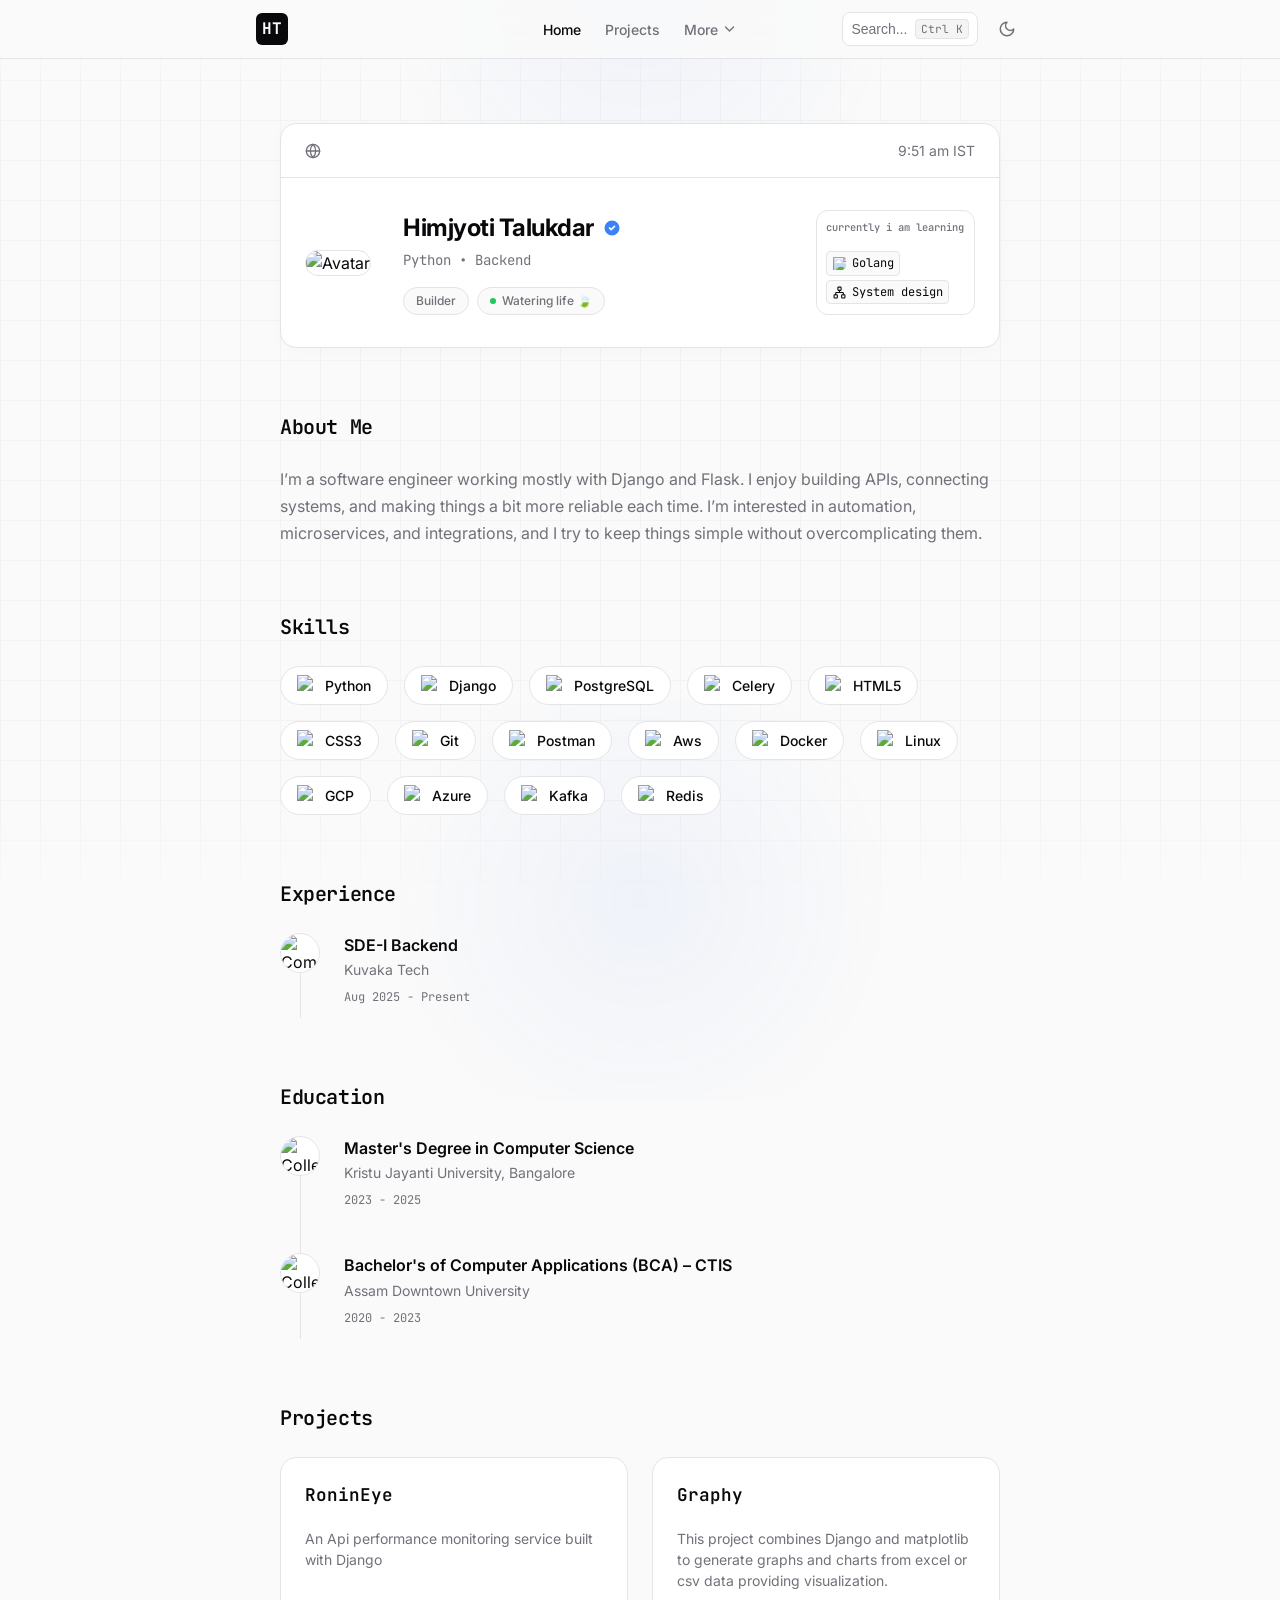
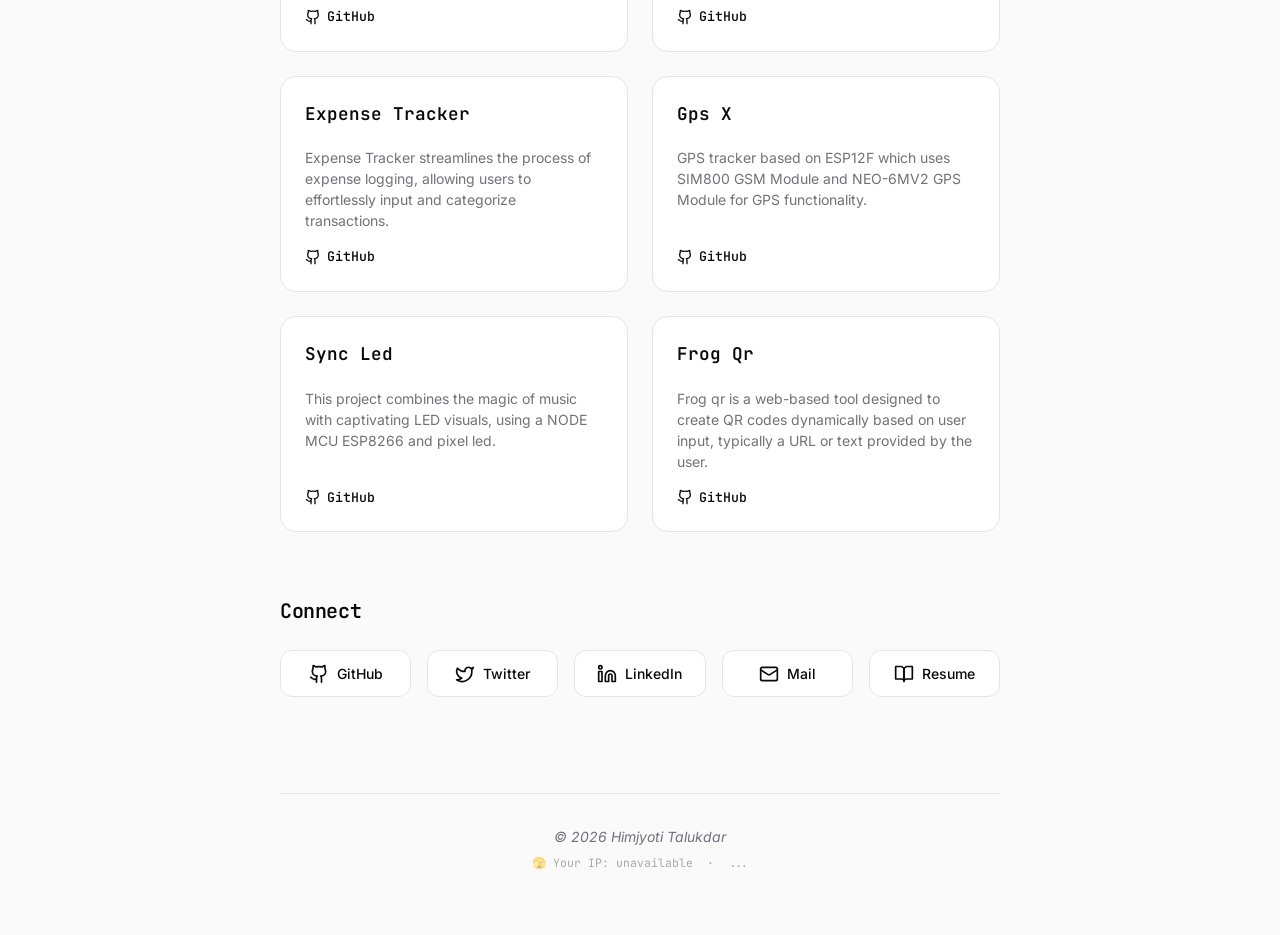
==== commit bccbc962: "fix: asset paths" ====
--- a/index.html
+++ b/index.html
@@ -7,13 +7,13 @@
     <title>Himjyoti Talukdar - Portfolio</title>
     <link rel="icon" type="image/png"
         href="https://lh3.googleusercontent.com/a/ACg8ocJ_gN7GmaZST_YyU2niNMS2QTKWi3Mg0GAObjLO8VYW0I05KmL3=s400-c">
-    <link rel="stylesheet" href="assets/css/style.css">
+    <link rel="stylesheet" href="./assets/css/style.css">
     <link rel="preconnect" href="https://fonts.googleapis.com">
     <link rel="preconnect" href="https://fonts.gstatic.com" crossorigin>
     <link
         href="https://fonts.googleapis.com/css2?family=Inter:wght@400;500;600;700&family=JetBrains+Mono:wght@400;500&display=swap"
         rel="stylesheet">
-    <script src="assets/js/script.js" defer></script>
+    <script src="./assets/js/script.js" defer></script>
 </head>
 
 <body>
@@ -40,7 +40,7 @@
                         </svg>
                     </button>
                     <div class="dropdown-menu">
-                        <a href="blogs.html" class="dropdown-item">Blogs</a>
+                        <a href="./blogs.html" class="dropdown-item">Blogs</a>
                     </div>
                 </div>
             </nav>
@@ -465,7 +465,7 @@
                     </svg>
                     Mail
                 </a>
-                <a href="assets/media/Himjyoti_Talukdar_Resume_recent.pdf"
+                <a href="./assets/media/Himjyoti_Talukdar_Resume_recent.pdf"
                     target="_blank" class="connect-btn">
                     <svg xmlns="http://www.w3.org/2000/svg" width="20" height="20" viewBox="0 0 24 24" fill="none"
                         stroke="currentColor" stroke-width="2" stroke-linecap="round" stroke-linejoin="round">
@@ -529,7 +529,7 @@
                         <span>About Me</span>
                     </button>
                     <button class="cmd-item"
-                        onclick="window.location.href='blogs.html'; document.getElementById('command-palette').close();">
+                        onclick="window.location.href='./blogs.html'; document.getElementById('command-palette').close();">
                         <svg xmlns="http://www.w3.org/2000/svg" width="16" height="16" viewBox="0 0 24 24" fill="none"
                             stroke="currentColor" stroke-width="2" stroke-linecap="round" stroke-linejoin="round">
                             <path d="M2 3h6a4 4 0 0 1 4 4v14a3 3 0 0 0-3-3H2z"></path>
